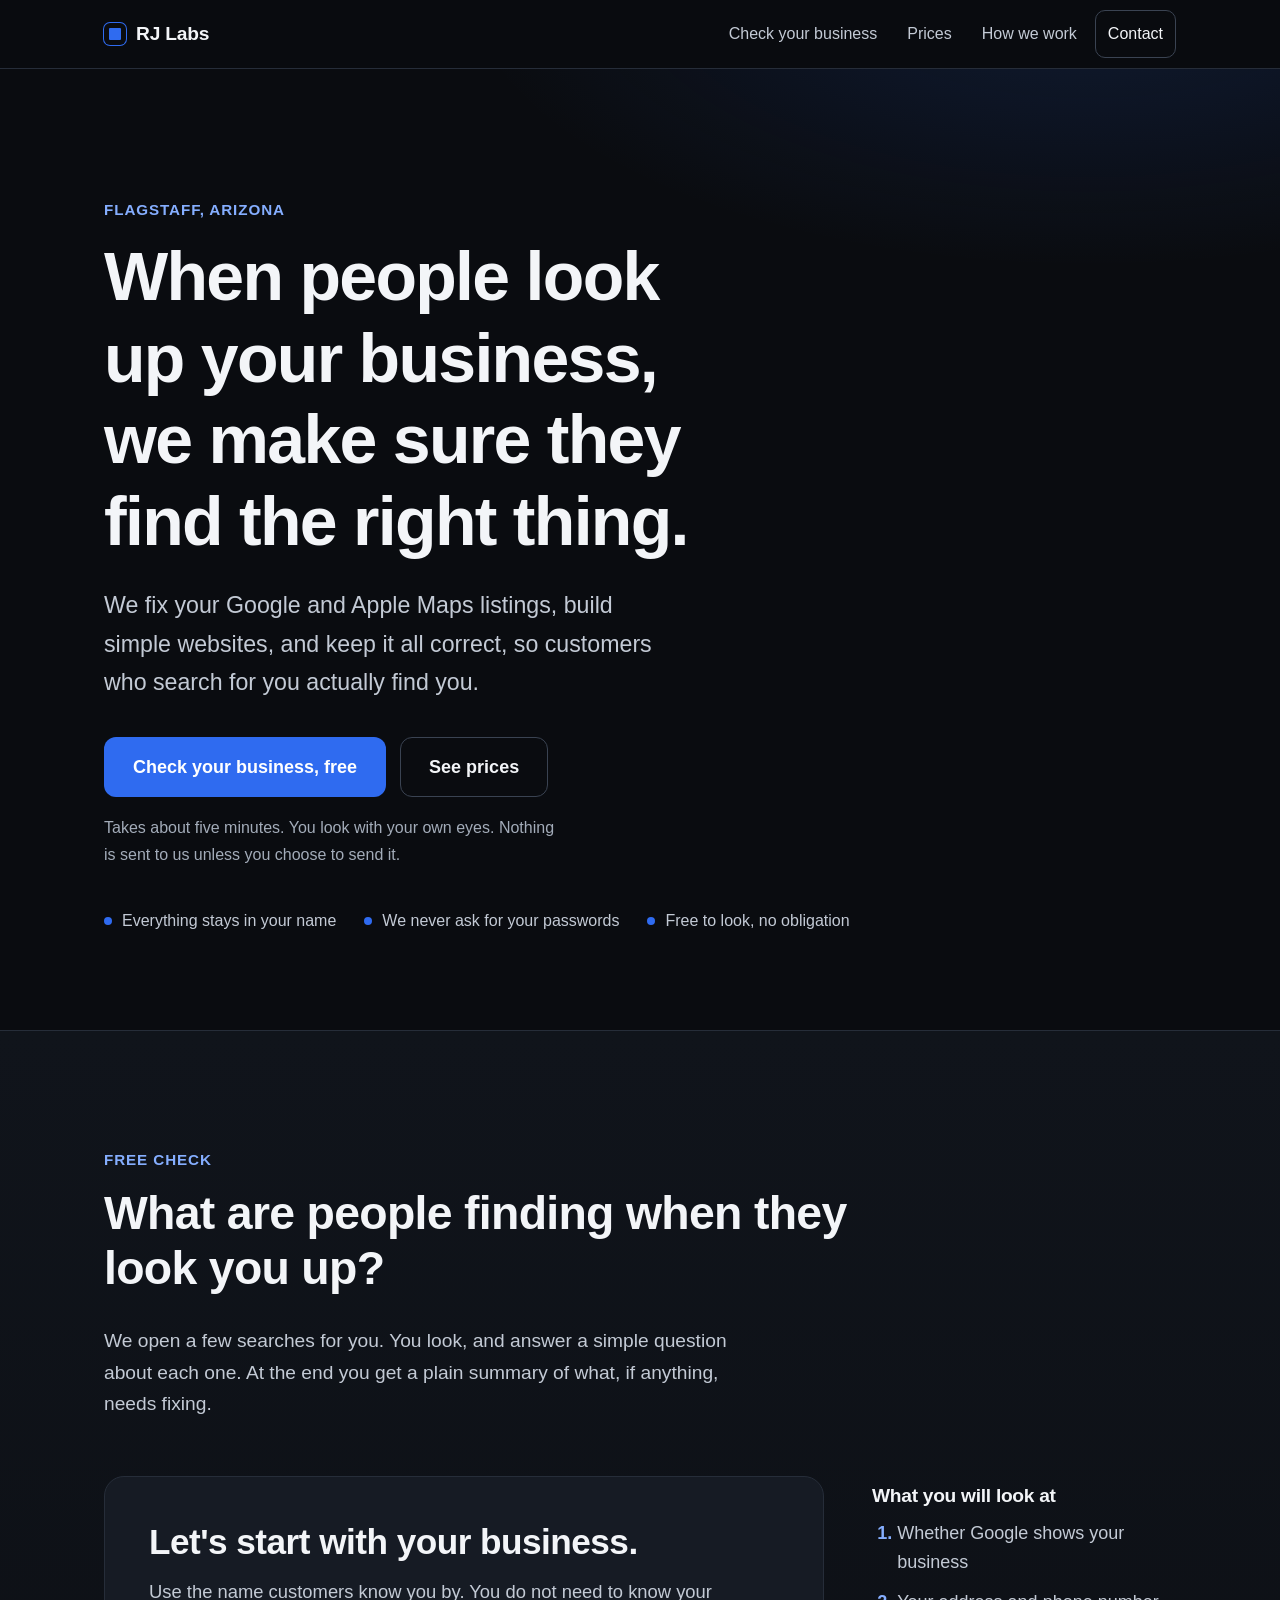
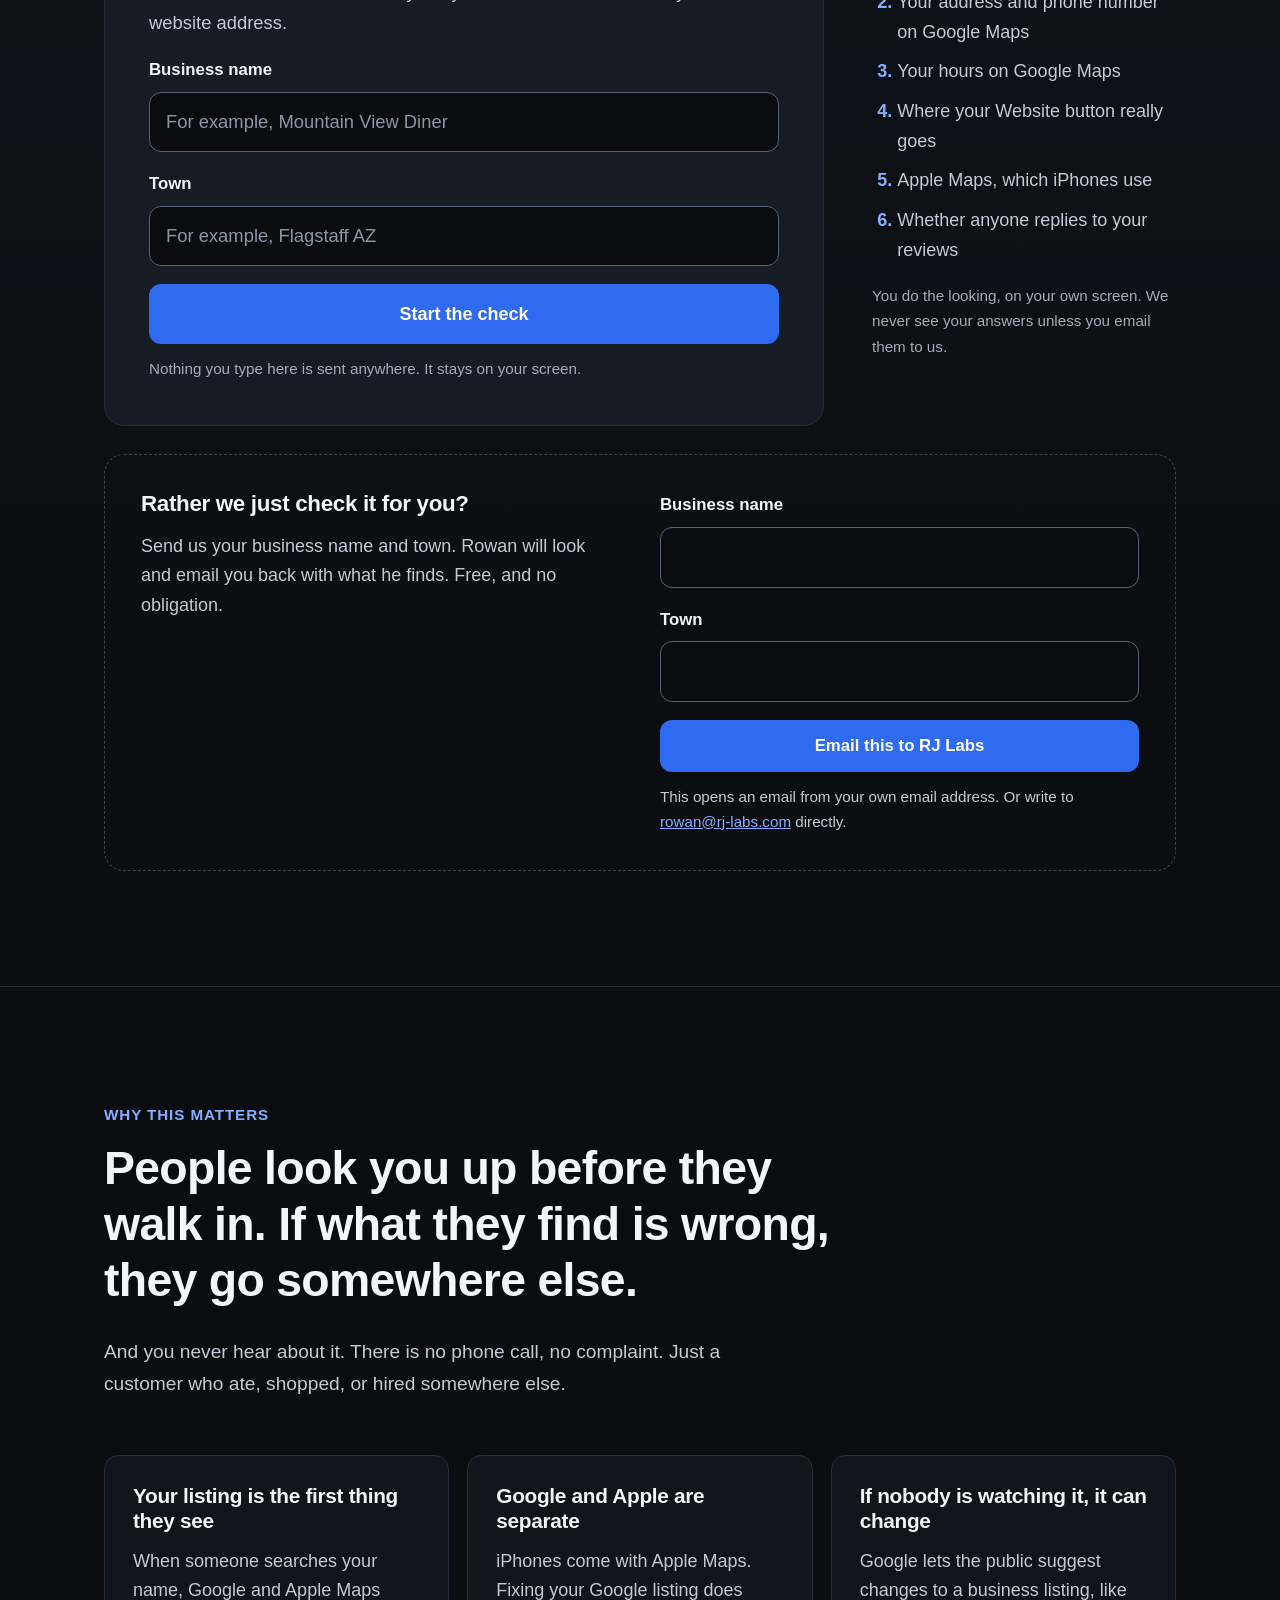
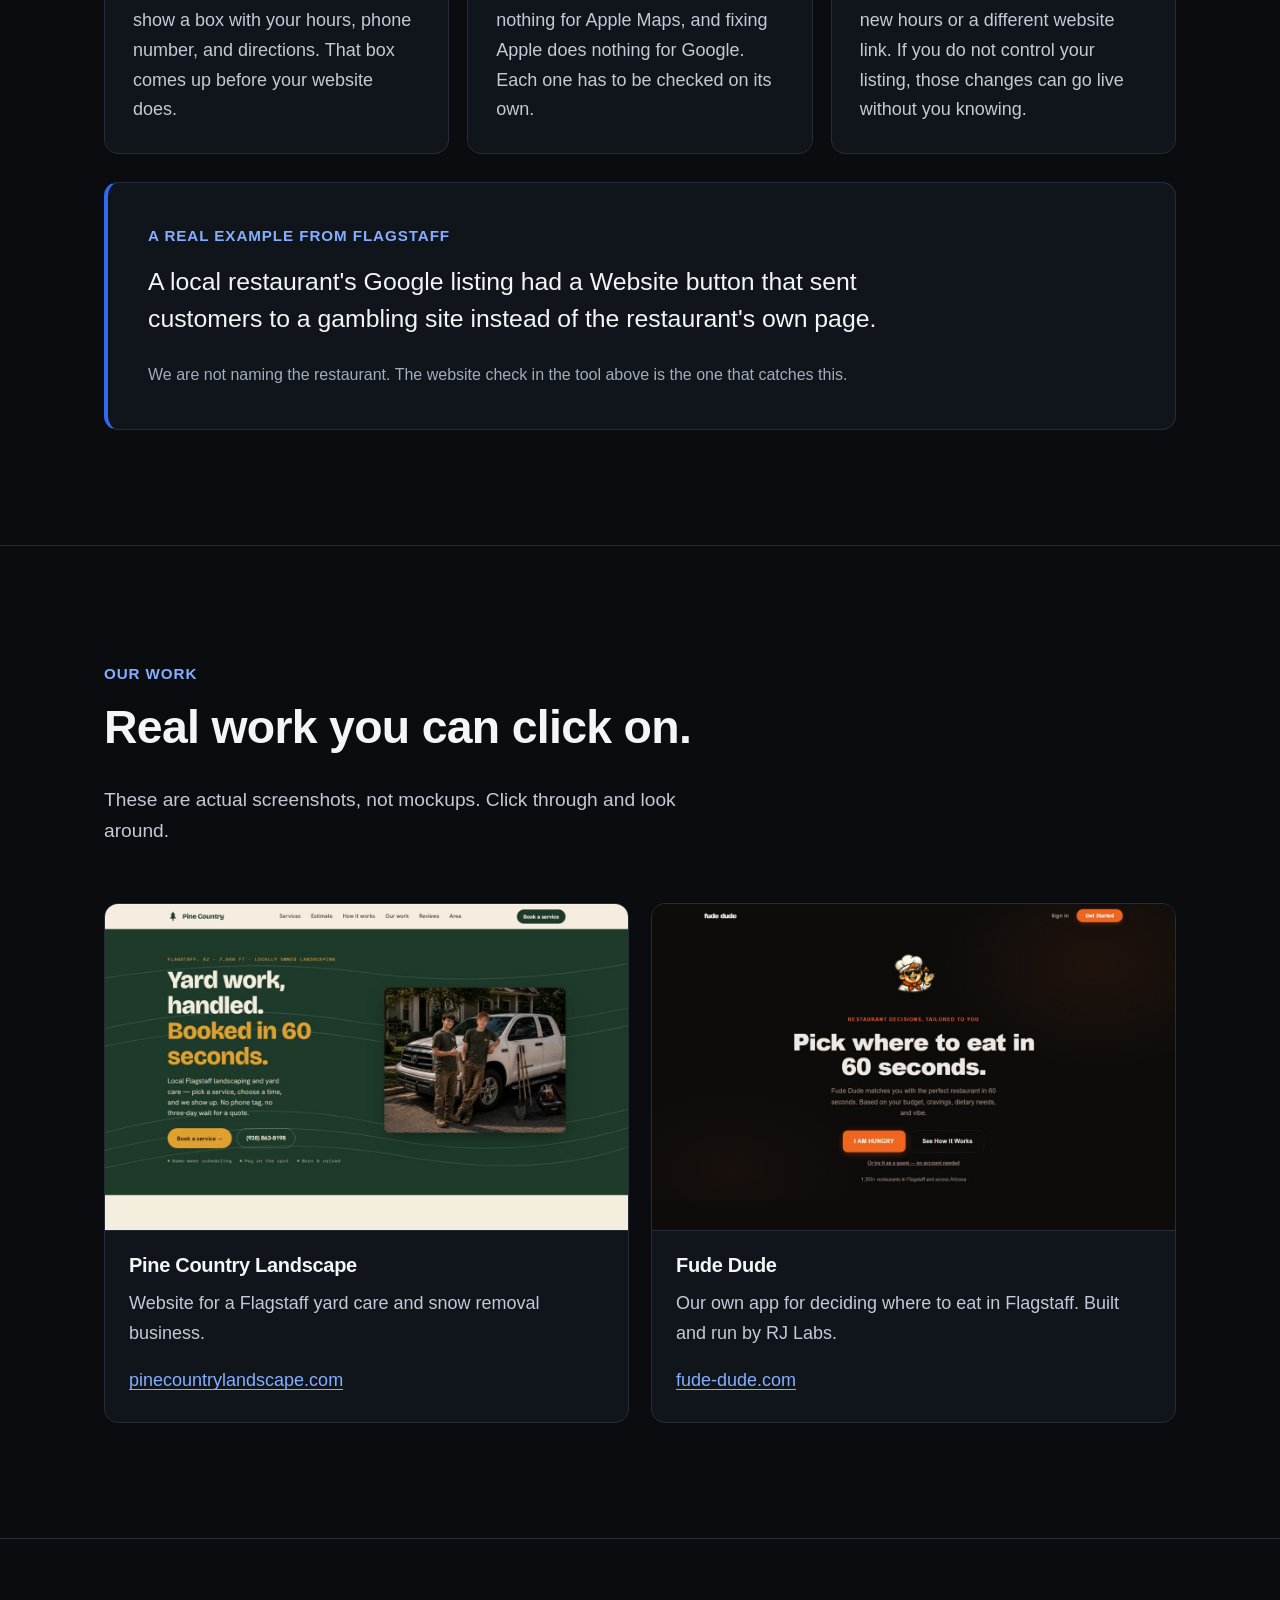
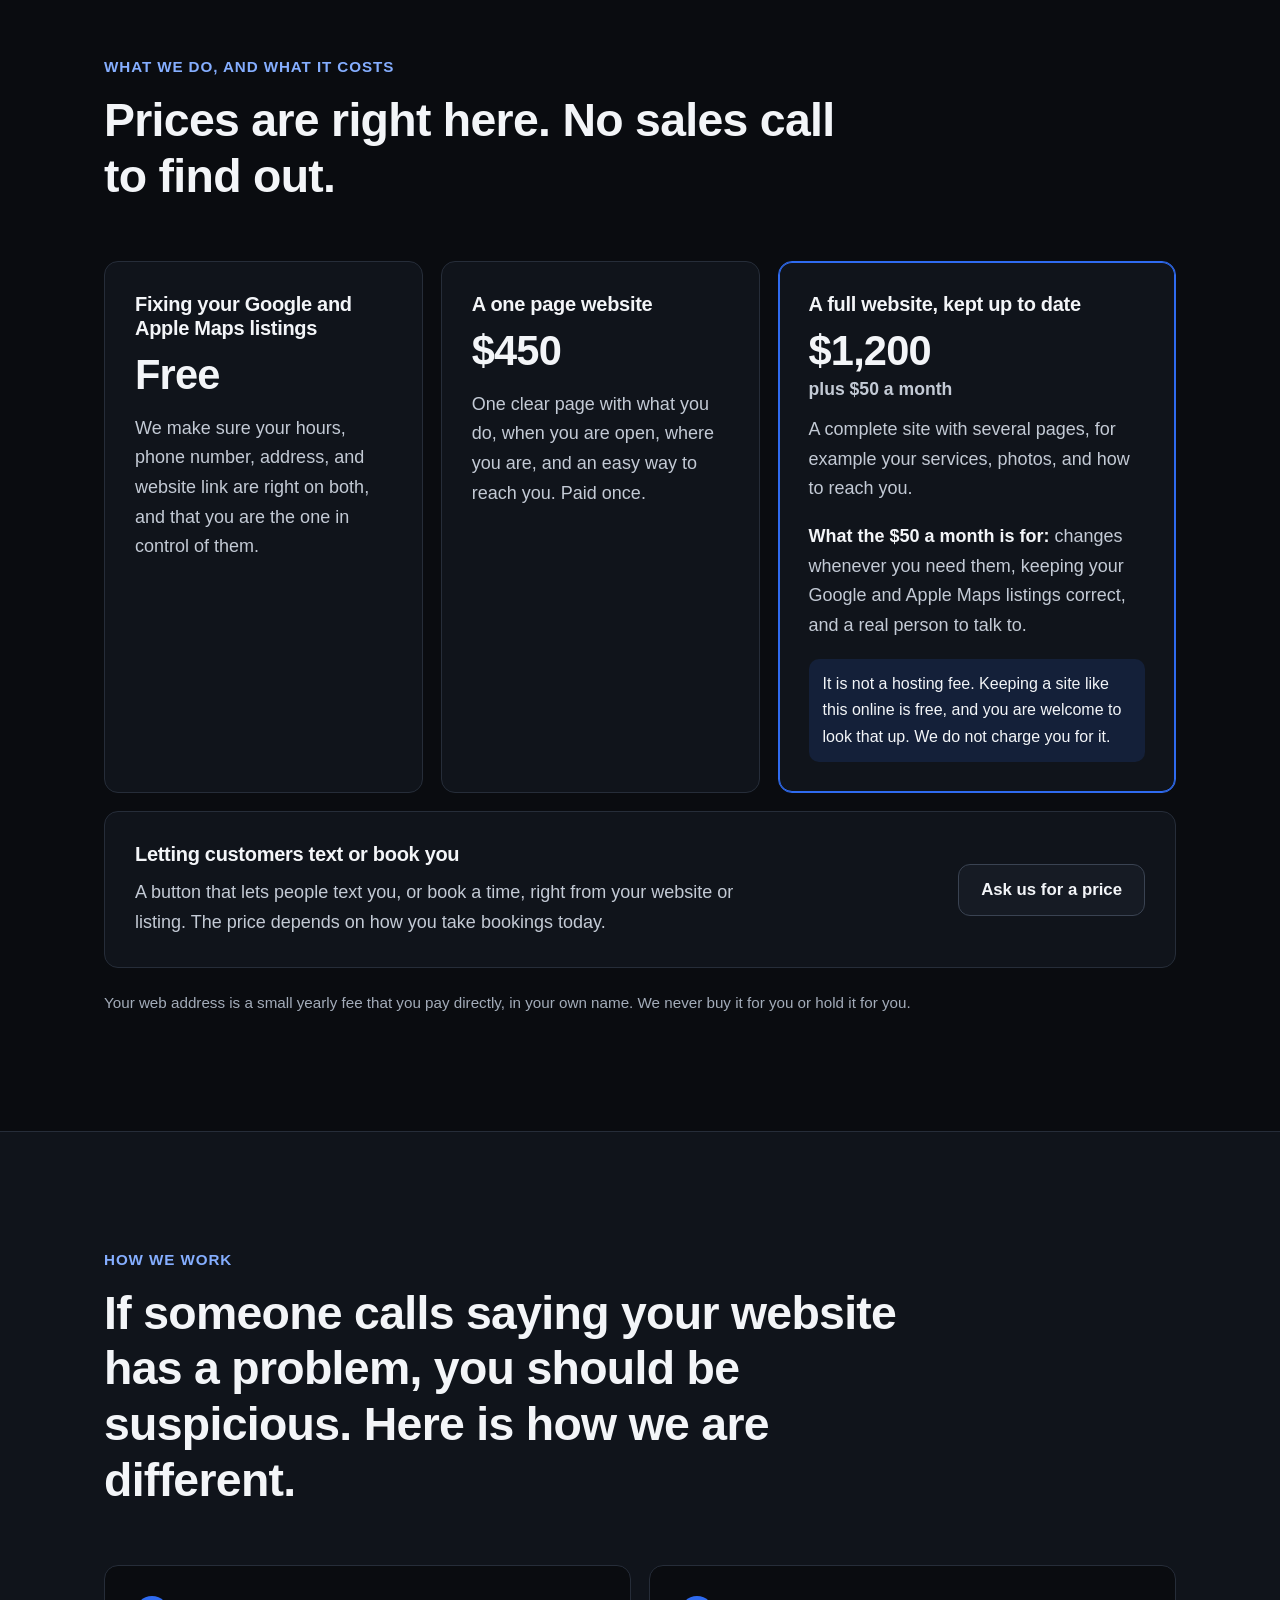
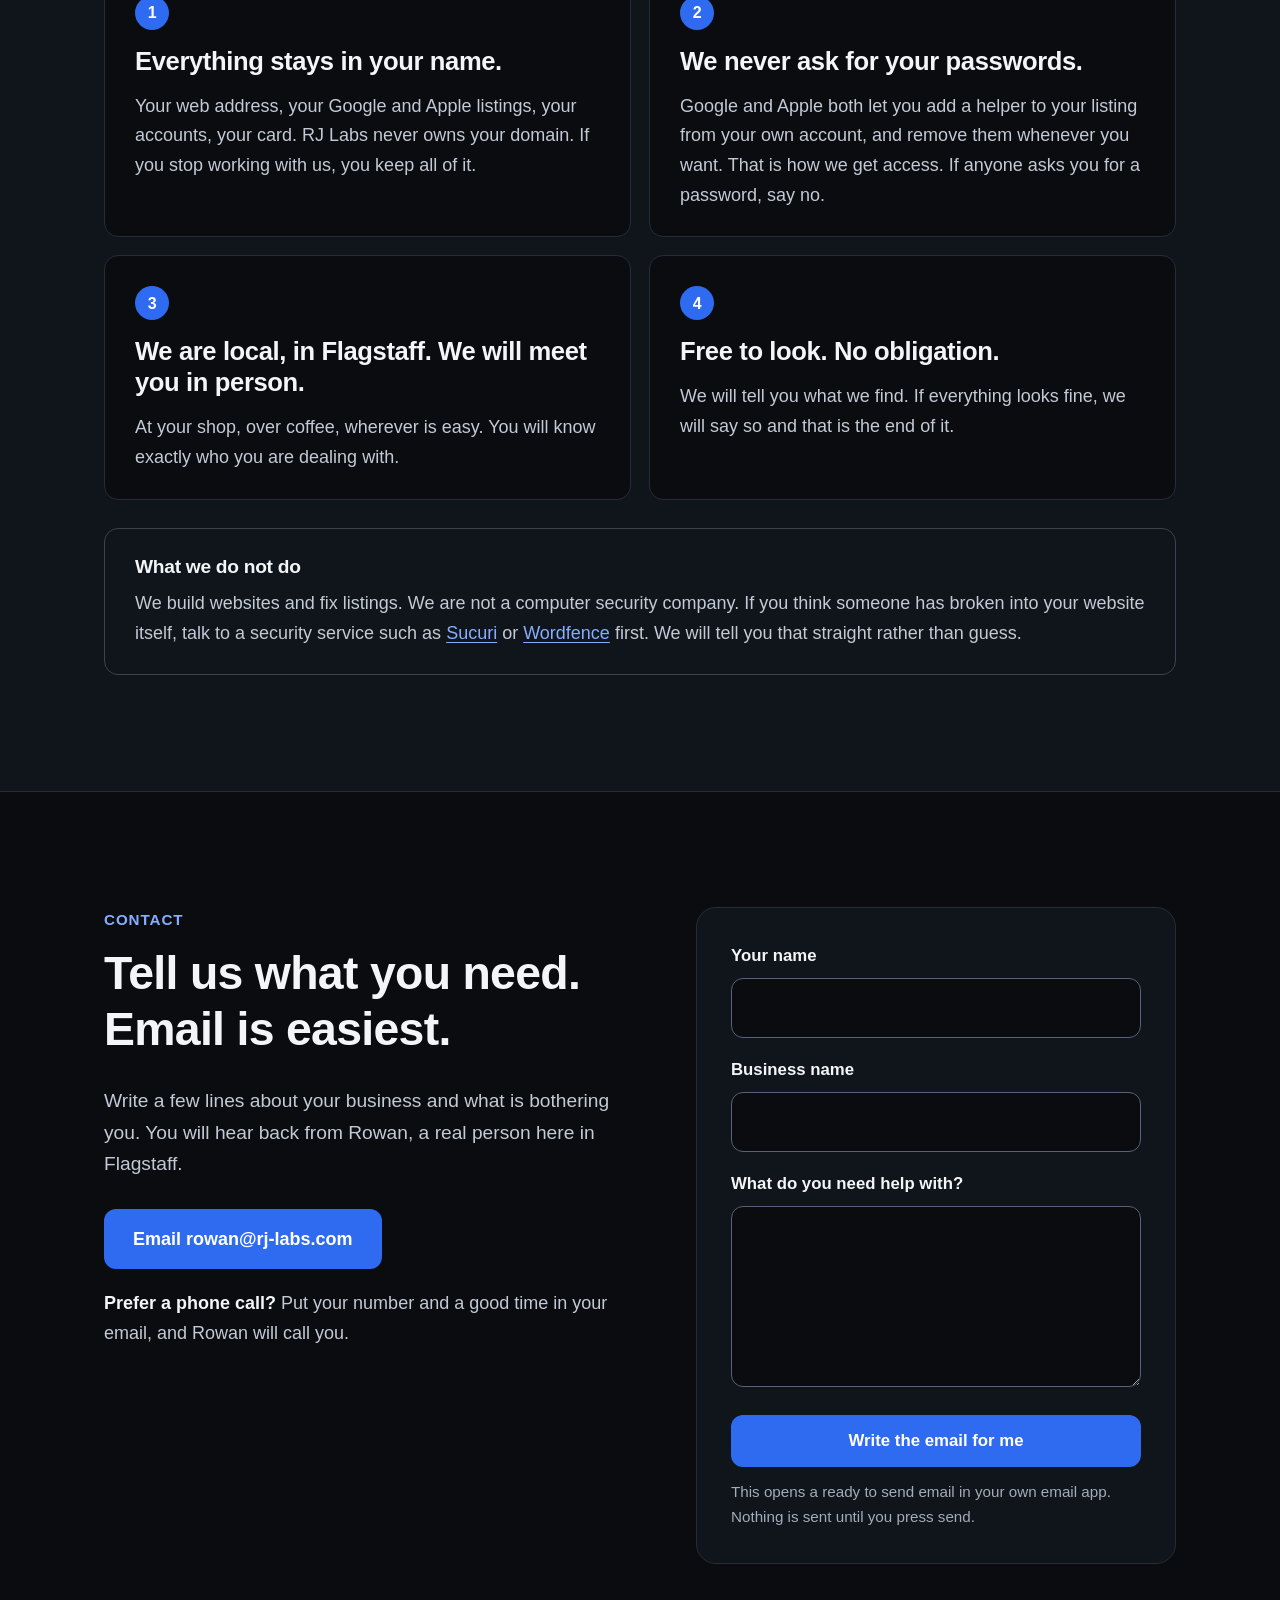
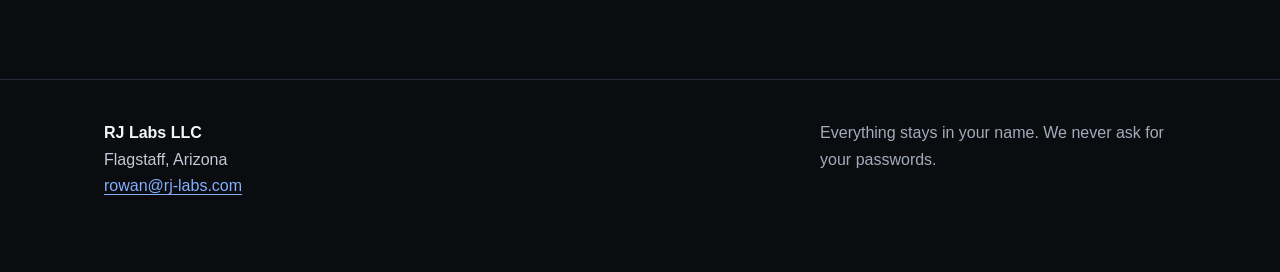
==== index.html @ f682ff6a "RJ Labs site: hero, presence check, portfolio, prices, trust, contact" ====
<!doctype html>
<html lang="en">
<head>
  <meta charset="utf-8">
  <meta name="viewport" content="width=device-width, initial-scale=1">
  <title>RJ Labs | Get your business found correctly on Google and Apple Maps | Flagstaff, AZ</title>
  <meta name="description" content="RJ Labs fixes your Google and Apple Maps listings, builds simple websites, and keeps them correct. Based in Flagstaff, Arizona. Free to look. Prices on the page.">
  <meta name="color-scheme" content="dark">
  <meta name="theme-color" content="#0A0C10">
  <meta property="og:title" content="RJ Labs, Flagstaff">
  <meta property="og:description" content="Check what the internet is telling your customers about your business. Free, takes about five minutes.">
  <meta property="og:type" content="website">
  <meta property="og:url" content="https://rj-labs.com/">
  <link rel="icon" href="assets/favicon.svg" type="image/svg+xml">
  <link rel="stylesheet" href="styles.css">
  <script>document.documentElement.className += " js";</script>
</head>
<body>
  <a class="skip" href="#main">Skip to main content</a>

  <header class="site-header">
    <div class="wrap header-row">
      <a class="brand" href="#top" aria-label="RJ Labs, back to top">
        <span class="brand-mark" aria-hidden="true"></span>
        <span class="brand-name">RJ Labs</span>
      </a>
      <nav aria-label="Main">
        <ul class="nav">
          <li class="nav-hide-sm"><a href="#check">Check your business</a></li>
          <li class="nav-hide-sm"><a href="#prices">Prices</a></li>
          <li class="nav-hide-sm"><a href="#how-we-work">How we work</a></li>
          <li><a class="nav-cta" href="#contact">Contact</a></li>
        </ul>
      </nav>
    </div>
  </header>

  <main id="main">
    <!-- 1. Hero -->
    <section class="hero" id="top">
      <div class="wrap">
        <p class="eyebrow">Flagstaff, Arizona</p>
        <h1>When people look up your business, we make sure they find the right thing.</h1>
        <p class="lede">We fix your Google and Apple Maps listings, build simple websites, and keep it all correct, so customers who search for you actually find you.</p>
        <div class="hero-actions">
          <a class="btn btn-primary btn-lg" href="#check">Check your business, free</a>
          <a class="btn btn-quiet btn-lg" href="#prices">See prices</a>
        </div>
        <p class="hero-note">Takes about five minutes. You look with your own eyes. Nothing is sent to us unless you choose to send it.</p>
        <ul class="promise-strip" aria-label="Our promises">
          <li>Everything stays in your name</li>
          <li>We never ask for your passwords</li>
          <li>Free to look, no obligation</li>
        </ul>
      </div>
    </section>

    <!-- 2. The tool -->
    <section class="section section-tool" id="check" aria-labelledby="check-title">
      <div class="wrap">
        <div class="section-head">
          <p class="eyebrow">Free check</p>
          <h2 id="check-title">What are people finding when they look you up?</h2>
          <p class="section-sub">We open a few searches for you. You look, and answer a simple question about each one. At the end you get a plain summary of what, if anything, needs fixing.</p>
        </div>

        <div class="tool-layout">
        <div class="tool" id="tool" data-state="start">
          <noscript>
            <div class="tool-panel">
              <p class="q-lead">This check needs JavaScript turned on in your browser. You can also just email us your business name at <a href="mailto:rowan@rj-labs.com">rowan@rj-labs.com</a> and we will check it for you, free.</p>
            </div>
          </noscript>

          <!-- Start screen -->
          <form class="tool-panel" id="tool-start" hidden novalidate>
            <h3 class="q-title" tabindex="-1">Let's start with your business.</h3>
            <p class="q-lead">Use the name customers know you by. You do not need to know your website address.</p>
            <div class="field">
              <label for="biz-name">Business name</label>
              <input id="biz-name" name="biz-name" type="text" autocomplete="organization" placeholder="For example, Mountain View Diner" required>
            </div>
            <div class="field">
              <label for="biz-town">Town</label>
              <input id="biz-town" name="biz-town" type="text" autocomplete="address-level2" placeholder="For example, Flagstaff AZ" required>
            </div>
            <p class="field-error" id="start-error" role="alert" hidden>Please type your business name and town so we can open the right searches.</p>
            <button class="btn btn-primary btn-lg btn-block" type="submit">Start the check</button>
            <p class="fine">Nothing you type here is sent anywhere. It stays on your screen.</p>
          </form>

          <!-- Question screen -->
          <div class="tool-panel" id="tool-question" hidden>
            <div class="progress" aria-hidden="true"><span class="progress-bar" id="progress-bar"></span></div>
            <p class="step-label" id="step-label">Step 1 of 6</p>
            <h3 class="q-title" id="q-title" tabindex="-1"></h3>
            <p class="q-lead" id="q-lead"></p>
            <p class="q-open" id="q-open-wrap">
              <a class="btn btn-secondary btn-block" id="q-open" href="#" target="_blank" rel="noopener noreferrer"></a>
            </p>
            <p class="q-tip" id="q-tip"></p>
            <p class="q-ask" id="q-ask"></p>
            <div class="answers" id="answers" role="group" aria-labelledby="q-ask"></div>
            <button class="btn-back" id="btn-back" type="button">Back</button>
          </div>

          <!-- Result screen -->
          <div class="tool-panel" id="tool-result" hidden aria-live="polite">
            <h3 class="q-title result-title" id="result-title" tabindex="-1"></h3>
            <p class="q-lead" id="result-lead"></p>
            <ul class="findings" id="findings"></ul>
            <div id="unsure-wrap" hidden>
              <h4 class="findings-head">Worth a second look</h4>
              <ul class="findings findings-unsure" id="unsure"></ul>
            </div>
            <div class="result-cta" id="result-cta" hidden>
              <p class="result-cta-title">Want us to fix these for you? Free to look.</p>
              <p class="fine">This opens an email to Rowan with what you just found already written in. You can read it before you send it.</p>
              <a class="btn btn-primary btn-lg btn-block" id="result-mail" href="mailto:rowan@rj-labs.com">Email us what you found</a>
              <button class="btn btn-quiet btn-block" id="result-copy" type="button">Copy the message instead</button>
              <p class="fine" id="copy-status" role="status"></p>
            </div>
            <div class="result-clean" id="result-clean" hidden>
              <p>You do not need anything from us. If something changes, like new hours or a new phone number, you can run this check again any time.</p>
            </div>
            <div class="result-actions">
              <button class="btn-back" id="btn-restart" type="button">Start over</button>
              <button class="btn-back" id="btn-result-back" type="button">Change my last answer</button>
            </div>
          </div>
        </div>

        <aside class="tool-aside" aria-label="What the check covers">
          <h3>What you will look at</h3>
          <ol class="aside-list">
            <li>Whether Google shows your business</li>
            <li>Your address and phone number on Google Maps</li>
            <li>Your hours on Google Maps</li>
            <li>Where your Website button really goes</li>
            <li>Apple Maps, which iPhones use</li>
            <li>Whether anyone replies to your reviews</li>
          </ol>
          <p class="fine">You do the looking, on your own screen. We never see your answers unless you email them to us.</p>
        </aside>
        </div>

        <!-- Optional lead path -->
        <div class="lead-alt">
          <div>
            <h3>Rather we just check it for you?</h3>
            <p>Send us your business name and town. Rowan will look and email you back with what he finds. Free, and no obligation.</p>
          </div>
          <form class="lead-form" id="lead-form" novalidate>
            <div class="field">
              <label for="lead-name">Business name</label>
              <input id="lead-name" type="text" autocomplete="organization" required>
            </div>
            <div class="field">
              <label for="lead-town">Town</label>
              <input id="lead-town" type="text" autocomplete="address-level2" required>
            </div>
            <p class="field-error" id="lead-error" role="alert" hidden>Please add your business name and town.</p>
            <button class="btn btn-primary btn-block" type="submit">Email this to RJ Labs</button>
            <p class="fine">This opens an email from your own email address. Or write to <a href="mailto:rowan@rj-labs.com">rowan@rj-labs.com</a> directly.</p>
          </form>
        </div>
      </div>
    </section>

    <!-- 3. Why this matters -->
    <section class="section" id="why" aria-labelledby="why-title">
      <div class="wrap">
        <div class="section-head">
          <p class="eyebrow">Why this matters</p>
          <h2 id="why-title">People look you up before they walk in. If what they find is wrong, they go somewhere else.</h2>
          <p class="section-sub">And you never hear about it. There is no phone call, no complaint. Just a customer who ate, shopped, or hired somewhere else.</p>
        </div>
        <div class="cards cards-3">
          <article class="card reveal">
            <h3>Your listing is the first thing they see</h3>
            <p>When someone searches your name, Google and Apple Maps show a box with your hours, phone number, and directions. That box comes up before your website does.</p>
          </article>
          <article class="card reveal">
            <h3>Google and Apple are separate</h3>
            <p>iPhones come with Apple Maps. Fixing your Google listing does nothing for Apple Maps, and fixing Apple does nothing for Google. Each one has to be checked on its own.</p>
          </article>
          <article class="card reveal">
            <h3>If nobody is watching it, it can change</h3>
            <p>Google lets the public suggest changes to a business listing, like new hours or a different website link. If you do not control your listing, those changes can go live without you knowing.</p>
          </article>
        </div>
        <figure class="example reveal">
          <p class="example-label">A real example from Flagstaff</p>
          <blockquote>
            <p>A local restaurant's Google listing had a Website button that sent customers to a gambling site instead of the restaurant's own page.</p>
          </blockquote>
          <figcaption>We are not naming the restaurant. The website check in the tool above is the one that catches this.</figcaption>
        </figure>
      </div>
    </section>

    <!-- 4. Portfolio -->
    <section class="section" id="work" aria-labelledby="work-title">
      <div class="wrap">
        <div class="section-head">
          <p class="eyebrow">Our work</p>
          <h2 id="work-title">Real work you can click on.</h2>
          <p class="section-sub">These are actual screenshots, not mockups. Click through and look around.</p>
        </div>
        <div class="work-grid">
          <article class="work reveal">
            <a class="work-shot" href="https://pinecountrylandscape.com/" target="_blank" rel="noopener">
              <img src="assets/portfolio/pine-country.jpg" width="1200" height="750" loading="lazy" alt="Screenshot of the Pine Country Landscape website home page">
            </a>
            <div class="work-body">
              <h3>Pine Country Landscape</h3>
              <p>Website for a Flagstaff yard care and snow removal business.</p>
              <a class="text-link" href="https://pinecountrylandscape.com/" target="_blank" rel="noopener">pinecountrylandscape.com<span class="sr-only"> (opens in a new tab)</span></a>
            </div>
          </article>
          <article class="work reveal">
            <a class="work-shot" href="https://fude-dude.com/" target="_blank" rel="noopener">
              <img src="assets/portfolio/fude-dude.jpg" width="1200" height="750" loading="lazy" alt="Screenshot of the Fude Dude website home page">
            </a>
            <div class="work-body">
              <h3>Fude Dude</h3>
              <p>Our own app for deciding where to eat in Flagstaff. Built and run by RJ Labs.</p>
              <a class="text-link" href="https://fude-dude.com/" target="_blank" rel="noopener">fude-dude.com<span class="sr-only"> (opens in a new tab)</span></a>
            </div>
          </article>
        </div>
      </div>
    </section>

    <!-- 5. Services and prices -->
    <section class="section" id="prices" aria-labelledby="prices-title">
      <div class="wrap">
        <div class="section-head">
          <p class="eyebrow">What we do, and what it costs</p>
          <h2 id="prices-title">Prices are right here. No sales call to find out.</h2>
        </div>
        <div class="price-grid">
          <article class="price reveal">
            <h3>Fixing your Google and Apple Maps listings</h3>
            <p class="amount">Free</p>
            <p>We make sure your hours, phone number, address, and website link are right on both, and that you are the one in control of them.</p>
          </article>
          <article class="price reveal">
            <h3>A one page website</h3>
            <p class="amount">$450</p>
            <p>One clear page with what you do, when you are open, where you are, and an easy way to reach you. Paid once.</p>
          </article>
          <article class="price price-feature reveal">
            <h3>A full website, kept up to date</h3>
            <p class="amount">$1,200 <span class="amount-plus">plus $50 a month</span></p>
            <p>A complete site with several pages, for example your services, photos, and how to reach you.</p>
            <p><strong>What the $50 a month is for:</strong> changes whenever you need them, keeping your Google and Apple Maps listings correct, and a real person to talk to.</p>
            <p class="note">It is not a hosting fee. Keeping a site like this online is free, and you are welcome to look that up. We do not charge you for it.</p>
          </article>
        </div>
        <article class="price price-wide reveal">
          <div>
            <h3>Letting customers text or book you</h3>
            <p>A button that lets people text you, or book a time, right from your website or listing. The price depends on how you take bookings today.</p>
          </div>
          <a class="btn btn-secondary" href="#contact">Ask us for a price</a>
        </article>
        <p class="fine price-fine">Your web address is a small yearly fee that you pay directly, in your own name. We never buy it for you or hold it for you.</p>
      </div>
    </section>

    <!-- 6. Trust -->
    <section class="section section-trust" id="how-we-work" aria-labelledby="trust-title">
      <div class="wrap">
        <div class="section-head">
          <p class="eyebrow">How we work</p>
          <h2 id="trust-title">If someone calls saying your website has a problem, you should be suspicious. Here is how we are different.</h2>
        </div>
        <ol class="trust-list">
          <li class="trust reveal">
            <h3>Everything stays in your name.</h3>
            <p>Your web address, your Google and Apple listings, your accounts, your card. RJ Labs never owns your domain. If you stop working with us, you keep all of it.</p>
          </li>
          <li class="trust reveal">
            <h3>We never ask for your passwords.</h3>
            <p>Google and Apple both let you add a helper to your listing from your own account, and remove them whenever you want. That is how we get access. If anyone asks you for a password, say no.</p>
          </li>
          <li class="trust reveal">
            <h3>We are local, in Flagstaff. We will meet you in person.</h3>
            <p>At your shop, over coffee, wherever is easy. You will know exactly who you are dealing with.</p>
          </li>
          <li class="trust reveal">
            <h3>Free to look. No obligation.</h3>
            <p>We will tell you what we find. If everything looks fine, we will say so and that is the end of it.</p>
          </li>
        </ol>
        <div class="honest reveal">
          <h3>What we do not do</h3>
          <p>We build websites and fix listings. We are not a computer security company. If you think someone has broken into your website itself, talk to a security service such as <a class="text-link" href="https://sucuri.net/" target="_blank" rel="noopener">Sucuri</a> or <a class="text-link" href="https://www.wordfence.com/" target="_blank" rel="noopener">Wordfence</a> first. We will tell you that straight rather than guess.</p>
        </div>
      </div>
    </section>

    <!-- 7. Contact -->
    <section class="section section-contact" id="contact" aria-labelledby="contact-title">
      <div class="wrap contact-grid">
        <div>
          <p class="eyebrow">Contact</p>
          <h2 id="contact-title">Tell us what you need. Email is easiest.</h2>
          <p class="section-sub">Write a few lines about your business and what is bothering you. You will hear back from Rowan, a real person here in Flagstaff.</p>
          <a class="btn btn-primary btn-lg contact-mail" href="mailto:rowan@rj-labs.com?subject=Question%20for%20RJ%20Labs">Email rowan@rj-labs.com</a>
          <p class="contact-call"><strong>Prefer a phone call?</strong> Put your number and a good time in your email, and Rowan will call you.</p>
        </div>
        <form class="contact-form" id="contact-form" novalidate>
          <div class="field">
            <label for="c-name">Your name</label>
            <input id="c-name" type="text" autocomplete="name" required>
          </div>
          <div class="field">
            <label for="c-biz">Business name</label>
            <input id="c-biz" type="text" autocomplete="organization">
          </div>
          <div class="field">
            <label for="c-msg">What do you need help with?</label>
            <textarea id="c-msg" rows="5" required></textarea>
          </div>
          <p class="field-error" id="contact-error" role="alert" hidden>Please add your name and a few words about what you need.</p>
          <button class="btn btn-primary btn-block" type="submit">Write the email for me</button>
          <p class="fine">This opens a ready to send email in your own email app. Nothing is sent until you press send.</p>
        </form>
      </div>
    </section>
  </main>

  <footer class="site-footer">
    <div class="wrap footer-row">
      <p><strong>RJ Labs LLC</strong><br>Flagstaff, Arizona<br><a class="text-link" href="mailto:rowan@rj-labs.com">rowan@rj-labs.com</a></p>
      <p class="footer-promise">Everything stays in your name. We never ask for your passwords.</p>
    </div>
  </footer>

  <script src="app.js" defer></script>
</body>
</html>
---- styles.css ----
/* RJ Labs. Dark, calm, high contrast. All text checked for WCAG AA. */
:root {
  color-scheme: dark;
  --bg: #0A0C10;
  --surface: #10141B;
  --surface-2: #161B24;
  --line: #262D39;
  --line-strong: #3A4352;
  --text: #F3F5F8;
  --text-2: #C3CAD5;
  --muted: #A3ACB9;
  --blue: #2F6BF0;        /* the one accent: buttons, marks */
  --blue-hover: #2459D0;
  --blue-text: #85AEFF;   /* same hue, lightened for text on dark */
  --blue-soft: rgba(47, 107, 240, 0.14);
  --good: #7FD4A8;
  --warn: #F2C46B;
  --radius: 14px;
  --radius-lg: 20px;
  --wrap: 1120px;
  --font: -apple-system, BlinkMacSystemFont, "Segoe UI", Roboto, "Helvetica Neue", Arial, sans-serif;
}

*, *::before, *::after { box-sizing: border-box; }
html { scroll-behavior: smooth; -webkit-text-size-adjust: 100%; }
@media (prefers-reduced-motion: reduce) { html { scroll-behavior: auto; } }
body {
  margin: 0;
  background: var(--bg);
  color: var(--text);
  font-family: var(--font);
  font-size: 1.125rem;
  line-height: 1.65;
  -webkit-font-smoothing: antialiased;
}
img { max-width: 100%; height: auto; display: block; }
a { color: var(--blue-text); }
a:hover { color: #A9C6FF; }
:focus-visible { outline: 3px solid var(--blue-text); outline-offset: 3px; border-radius: 6px; }
h1, h2, h3, h4 { line-height: 1.2; margin: 0 0 0.6em; font-weight: 650; letter-spacing: -0.015em; }
p { margin: 0 0 1em; }
.sr-only { position: absolute; width: 1px; height: 1px; padding: 0; margin: -1px; overflow: hidden; clip: rect(0 0 0 0); white-space: nowrap; border: 0; }
.skip { position: absolute; left: 16px; top: -60px; background: var(--text); color: var(--bg); padding: 10px 16px; border-radius: 8px; z-index: 100; font-weight: 600; }
.skip:focus { top: 12px; color: var(--bg); }

.wrap { max-width: var(--wrap); margin: 0 auto; padding-inline: 24px; }
@media (max-width: 480px) { .wrap { padding-inline: 18px; } }

/* Header */
.site-header { position: sticky; top: 0; z-index: 50; background: rgba(10, 12, 16, 0.92); backdrop-filter: saturate(140%) blur(10px); -webkit-backdrop-filter: saturate(140%) blur(10px); border-bottom: 1px solid var(--line); }
.header-row { display: flex; align-items: center; justify-content: space-between; min-height: 68px; gap: 16px; }
.brand { display: inline-flex; align-items: center; gap: 10px; color: var(--text); text-decoration: none; font-weight: 700; font-size: 1.2rem; letter-spacing: -0.01em; }
.brand:hover { color: var(--text); }
.brand-mark { width: 22px; height: 22px; border-radius: 6px; background: var(--blue); box-shadow: inset 0 0 0 5px #0A0C10, 0 0 0 1px var(--blue); }
.nav { list-style: none; display: flex; gap: 6px; margin: 0; padding: 0; align-items: center; }
.nav a { display: inline-block; color: var(--text-2); text-decoration: none; padding: 10px 12px; border-radius: 10px; font-size: 1rem; }
.nav a:hover { color: var(--text); background: var(--surface-2); }
.nav .nav-cta { color: var(--text); border: 1px solid var(--line-strong); }
@media (max-width: 820px) { .nav-hide-sm { display: none; } }

/* Type helpers */
.eyebrow { color: var(--blue-text); font-size: 0.95rem; font-weight: 600; letter-spacing: 0.06em; text-transform: uppercase; margin-bottom: 14px; }
.lede { font-size: clamp(1.2rem, 1.2vw + 1rem, 1.45rem); color: var(--text-2); max-width: 44ch; }
.fine { font-size: 0.95rem; color: var(--muted); margin: 12px 0 0; }
.text-link { color: var(--blue-text); text-underline-offset: 3px; }

/* Buttons */
.btn { display: inline-flex; align-items: center; justify-content: center; gap: 8px; min-height: 52px; padding: 12px 22px; border-radius: 12px; font: inherit; font-size: 1.05rem; font-weight: 600; text-decoration: none; cursor: pointer; border: 1px solid transparent; transition: background-color .15s ease, border-color .15s ease; text-align: center; line-height: 1.3; }
.btn-lg { min-height: 60px; padding: 14px 28px; font-size: 1.125rem; }
.btn-block { display: flex; width: 100%; }
.btn-primary { background: var(--blue); color: #FFFFFF; }
.btn-primary:hover { background: var(--blue-hover); color: #FFFFFF; }
.btn-secondary { background: var(--surface-2); color: var(--text); border-color: var(--line-strong); }
.btn-secondary:hover { background: #1D2330; color: var(--text); border-color: #56627A; }
.btn-quiet { background: transparent; color: var(--text); border-color: var(--line-strong); }
.btn-quiet:hover { background: var(--surface-2); color: var(--text); }
.btn-back { background: none; border: 0; color: var(--text-2); font: inherit; font-size: 1rem; padding: 12px 4px; cursor: pointer; text-decoration: underline; text-underline-offset: 4px; min-height: 48px; }
.btn-back:hover { color: var(--text); }

/* Hero */
.hero { padding: clamp(64px, 10vw, 128px) 0 clamp(56px, 8vw, 96px); background: radial-gradient(900px 420px at 85% -10%, rgba(47, 107, 240, 0.16), transparent 70%), var(--bg); }
.hero h1 { font-size: clamp(2.3rem, 4.6vw + 0.6rem, 4.25rem); max-width: 17ch; margin-bottom: 24px; font-weight: 680; letter-spacing: -0.025em; }
.hero-actions { display: flex; flex-wrap: wrap; gap: 14px; margin: 36px 0 18px; }
.hero-note { color: var(--muted); font-size: 1rem; max-width: 52ch; }
.promise-strip { list-style: none; padding: 0; margin: 40px 0 0; display: flex; flex-wrap: wrap; gap: 10px 28px; color: var(--text-2); font-size: 1rem; }
.promise-strip li { display: flex; align-items: center; gap: 10px; }
.promise-strip li::before { content: ""; width: 8px; height: 8px; border-radius: 50%; background: var(--blue); flex: none; }
@media (max-width: 480px) { .hero-actions .btn { width: 100%; } .promise-strip { flex-direction: column; } }

/* Sections */
.section { padding: clamp(72px, 9vw, 120px) 0; border-top: 1px solid var(--line); }
.section-head { max-width: 760px; margin-bottom: clamp(36px, 5vw, 56px); }
.section h2 { font-size: clamp(1.9rem, 2.4vw + 1rem, 2.9rem); }
.section-sub { color: var(--text-2); font-size: 1.2rem; max-width: 60ch; }

/* Tool */
.section-tool { background: linear-gradient(180deg, var(--surface) 0%, var(--bg) 100%); }
.tool { max-width: 720px; }
.tool-panel { background: var(--surface-2); border: 1px solid var(--line); border-radius: var(--radius-lg); padding: clamp(24px, 4vw, 44px); }
.q-title { font-size: clamp(1.6rem, 1.6vw + 1.1rem, 2.2rem); margin-bottom: 14px; outline: none; }
.q-lead { color: var(--text-2); font-size: 1.15rem; }
.q-tip { color: var(--muted); font-size: 1rem; }
.q-tip:empty, .q-lead:empty { display: none; }
.q-open { margin: 22px 0 10px; }
.q-ask { font-size: 1.3rem; font-weight: 600; color: var(--text); margin: 28px 0 16px; line-height: 1.4; }
.step-label { color: var(--muted); font-size: 0.95rem; margin: 12px 0 18px; font-weight: 600; }
.progress { height: 6px; background: var(--line); border-radius: 99px; overflow: hidden; }
.progress-bar { display: block; height: 100%; width: 0; background: var(--blue); border-radius: 99px; transition: width .3s ease; }
.answers { display: grid; gap: 12px; }
.answer { display: flex; align-items: center; min-height: 60px; width: 100%; padding: 14px 20px; font: inherit; font-size: 1.15rem; font-weight: 600; text-align: left; color: var(--text); background: var(--bg); border: 1px solid var(--line-strong); border-radius: 12px; cursor: pointer; }
.answer:hover { border-color: var(--blue-text); background: #0E1320; }
.answer[aria-pressed="true"] { border-color: var(--blue-text); background: var(--blue-soft); }
.field { margin: 0 0 18px; }
.field label { display: block; font-weight: 600; margin-bottom: 8px; font-size: 1.05rem; }
.field input, .field textarea { width: 100%; font: inherit; font-size: 1.15rem; color: var(--text); background: var(--bg); border: 1px solid #56627A; border-radius: 12px; padding: 14px 16px; min-height: 56px; }
.field input::placeholder, .field textarea::placeholder { color: #8C96A5; }
.field input:focus, .field textarea:focus { outline: 3px solid var(--blue-text); outline-offset: 1px; border-color: var(--blue-text); }
.field-error { color: #FFB4A8; font-weight: 600; font-size: 1rem; }
.btn-back { margin-top: 18px; }
.result-title { font-size: clamp(1.8rem, 2vw + 1.1rem, 2.5rem); }
.findings { list-style: none; padding: 0; margin: 24px 0 8px; display: grid; gap: 12px; }
.findings li { background: var(--bg); border: 1px solid var(--line); border-left: 4px solid var(--warn); border-radius: 12px; padding: 16px 18px; color: var(--text); }
.findings li strong { display: block; margin-bottom: 4px; }
.findings li span { color: var(--text-2); }
.findings-unsure li { border-left-color: var(--muted); }
.findings-head { font-size: 1.15rem; margin: 26px 0 0; color: var(--text); }
.result-cta { margin-top: 30px; padding-top: 26px; border-top: 1px solid var(--line); display: grid; gap: 12px; }
.result-cta .fine { margin: 0 0 6px; }
.result-cta-title { font-size: 1.35rem; font-weight: 650; margin: 0; }
.result-clean { margin-top: 18px; color: var(--text-2); }
.result-actions { display: flex; flex-wrap: wrap; gap: 8px 24px; margin-top: 14px; }
.result-title.is-clean::before { content: ""; display: inline-block; width: 14px; height: 14px; border-radius: 50%; background: var(--good); margin-right: 12px; vertical-align: 0.12em; }

.lead-alt { max-width: 720px; margin-top: 28px; display: grid; gap: 20px; padding: clamp(24px, 4vw, 36px); border: 1px dashed var(--line-strong); border-radius: var(--radius-lg); }
.lead-alt h3 { font-size: 1.4rem; }
.lead-alt p { color: var(--text-2); }
@media (min-width: 900px) { .lead-alt { max-width: none; grid-template-columns: 1fr 1fr; gap: 40px; align-items: start; } }

.tool-layout { display: grid; gap: 28px; }
.tool-aside { display: none; }
@media (min-width: 1000px) {
  .tool-layout { grid-template-columns: minmax(0, 720px) 1fr; gap: 48px; align-items: start; }
  .tool-aside { display: block; position: sticky; top: 100px; padding: 8px 0 0; }
}
.tool-aside h3 { font-size: 1.2rem; }
.aside-list { margin: 0 0 18px; padding-left: 1.4em; color: var(--text-2); display: grid; gap: 10px; }
.aside-list li::marker { color: var(--blue-text); font-weight: 700; }

/* Cards */
.cards { display: grid; gap: 18px; }
@media (min-width: 900px) { .cards-3 { grid-template-columns: repeat(3, 1fr); } }
.card { background: var(--surface); border: 1px solid var(--line); border-radius: var(--radius); padding: 28px; }
.card h3 { font-size: 1.3rem; }
.card p { color: var(--text-2); margin: 0; }
.example { margin: 28px 0 0; background: var(--surface); border: 1px solid var(--line); border-left: 4px solid var(--blue); border-radius: var(--radius); padding: clamp(24px, 4vw, 40px); }
.example-label { color: var(--blue-text); font-weight: 600; font-size: 0.95rem; letter-spacing: 0.06em; text-transform: uppercase; }
.example blockquote { margin: 0; }
.example blockquote p { font-size: clamp(1.25rem, 1vw + 1rem, 1.55rem); line-height: 1.5; color: var(--text); max-width: 60ch; }
.example figcaption { color: var(--muted); font-size: 1rem; }

/* Portfolio */
.work-grid { display: grid; gap: 22px; }
@media (min-width: 760px) { .work-grid { grid-template-columns: repeat(2, 1fr); } }
.work { background: var(--surface); border: 1px solid var(--line); border-radius: var(--radius); overflow: hidden; display: flex; flex-direction: column; }
.work-shot { display: block; aspect-ratio: 16 / 10; overflow: hidden; background: var(--surface-2); border-bottom: 1px solid var(--line); }
.work-shot img { width: 100%; height: 100%; object-fit: cover; object-position: top; }
.work-body { padding: 22px 24px 26px; }
.work-body h3 { font-size: 1.25rem; display: flex; flex-wrap: wrap; align-items: center; gap: 10px; }
.work-body p { color: var(--text-2); }
.tag { font-size: 0.85rem; font-weight: 600; color: var(--text); background: var(--surface-2); border: 1px solid var(--line-strong); padding: 3px 10px; border-radius: 99px; letter-spacing: 0; }

/* Prices */
.price-grid { display: grid; gap: 18px; }
@media (min-width: 900px) { .price-grid { grid-template-columns: 1fr 1fr 1.25fr; align-items: stretch; } }
.price { background: var(--surface); border: 1px solid var(--line); border-radius: var(--radius); padding: 30px; }
.price h3 { font-size: 1.25rem; }
.price p { color: var(--text-2); }
.price strong { color: var(--text); }
.price .amount { font-size: 2.6rem; font-weight: 700; color: var(--text); letter-spacing: -0.02em; line-height: 1.1; margin: 6px 0 16px; }
.amount-plus { display: block; font-size: 1.1rem; font-weight: 600; color: var(--text-2); letter-spacing: 0; margin-top: 6px; }
.price-feature { border-color: var(--blue); box-shadow: 0 0 0 1px var(--blue) inset; }
.price .note { background: var(--blue-soft); border-radius: 10px; padding: 12px 14px; color: var(--text); font-size: 1rem; margin: 0; }
.price-wide { margin-top: 18px; display: flex; flex-wrap: wrap; gap: 18px 32px; align-items: center; justify-content: space-between; }
.price-wide > div { max-width: 62ch; }
.price-wide p { margin: 0; }
.price-fine { margin-top: 22px; }

/* Trust */
.section-trust { background: var(--surface); }
.section-trust .section-head { max-width: 860px; }
.trust-list { list-style: none; margin: 0; padding: 0; display: grid; gap: 18px; counter-reset: t; }
@media (min-width: 900px) { .trust-list { grid-template-columns: 1fr 1fr; } }
.trust { background: var(--bg); border: 1px solid var(--line); border-radius: var(--radius); padding: 30px 30px 26px; counter-increment: t; position: relative; }
.trust h3 { font-size: clamp(1.35rem, 0.8vw + 1.1rem, 1.6rem); }
.trust h3::before { content: counter(t); display: flex; align-items: center; justify-content: center; width: 34px; height: 34px; border-radius: 50%; background: var(--blue); color: #FFFFFF; font-size: 1rem; font-weight: 700; margin-bottom: 16px; }
.trust p { color: var(--text-2); margin: 0; }
.honest { margin-top: 28px; padding: 26px 30px; border: 1px solid var(--line-strong); border-radius: var(--radius); }
.honest h3 { font-size: 1.2rem; }
.honest p { color: var(--text-2); margin: 0; }

/* Contact */
.contact-grid { display: grid; gap: 40px; }
@media (min-width: 900px) { .contact-grid { grid-template-columns: 1.1fr 1fr; gap: 64px; align-items: start; } }
.contact-mail { margin: 10px 0 20px; word-break: break-word; }
.contact-call { color: var(--text-2); }
.contact-call strong { color: var(--text); }
.contact-form { background: var(--surface); border: 1px solid var(--line); border-radius: var(--radius-lg); padding: clamp(22px, 4vw, 34px); }
@media (max-width: 480px) { .contact-mail { width: 100%; } }

/* Footer */
.site-footer { border-top: 1px solid var(--line); padding: 40px 0 56px; color: var(--text-2); font-size: 1rem; }
.footer-row { display: flex; flex-wrap: wrap; gap: 20px 40px; justify-content: space-between; }
.site-footer strong { color: var(--text); }
.footer-promise { color: var(--muted); max-width: 40ch; }

/* Restrained motion */
.js .reveal { opacity: 0; transform: translateY(12px); transition: opacity .6s ease, transform .6s ease; }
.js .reveal.is-in { opacity: 1; transform: none; }
@media (prefers-reduced-motion: reduce) { .js .reveal { opacity: 1; transform: none; transition: none; } }

[hidden] { display: none !important; }
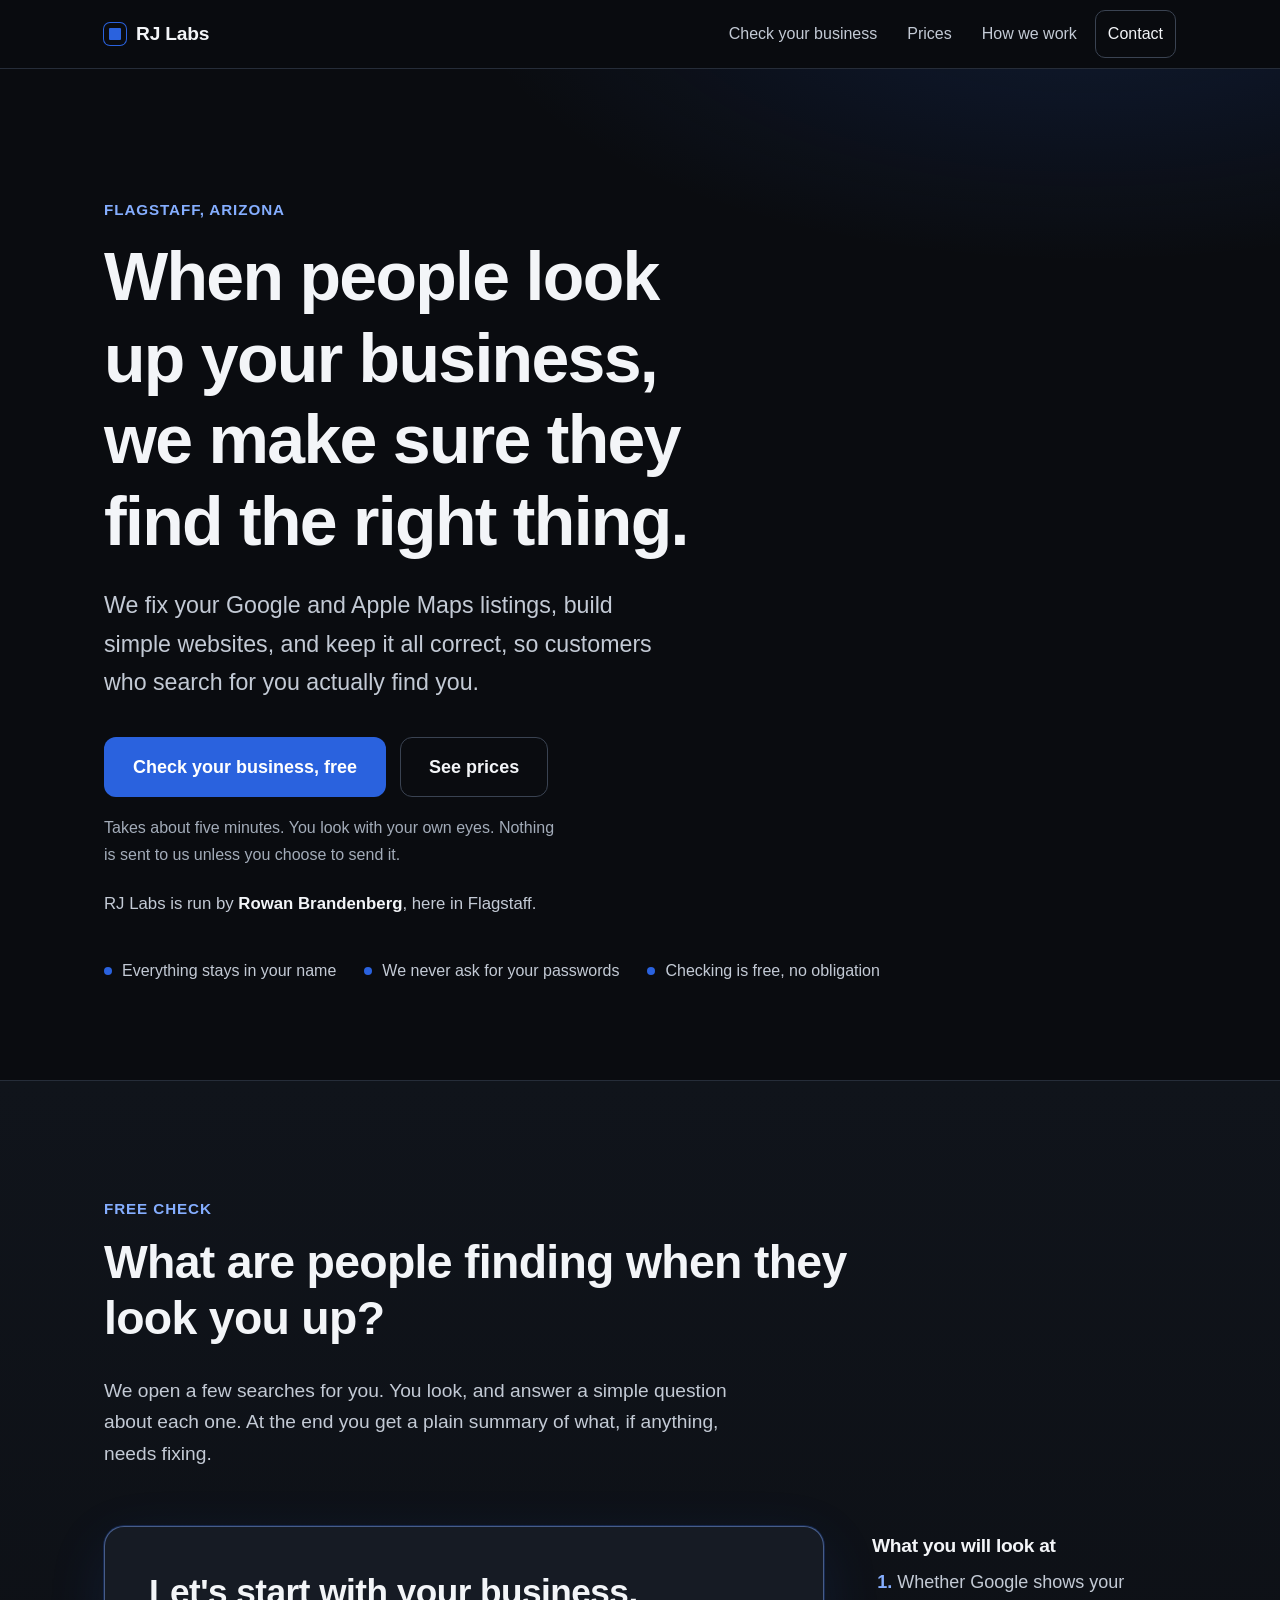
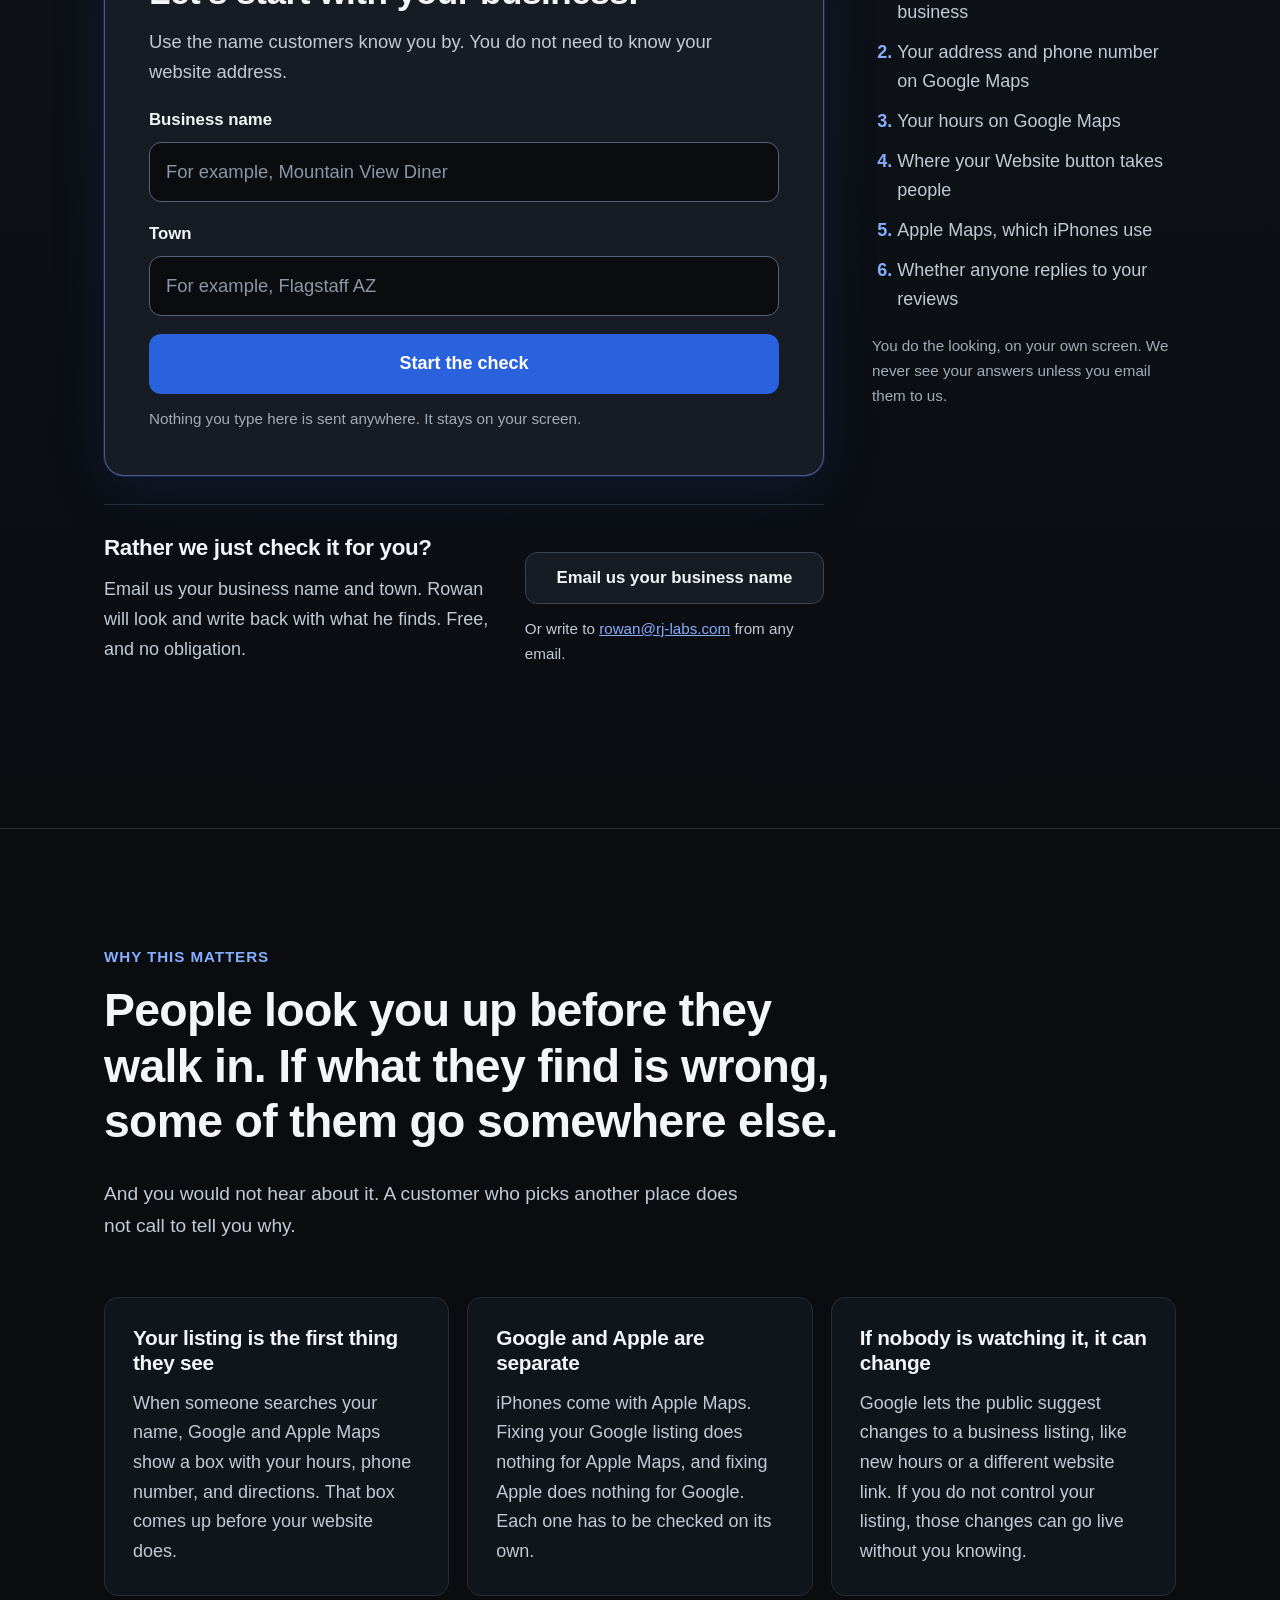
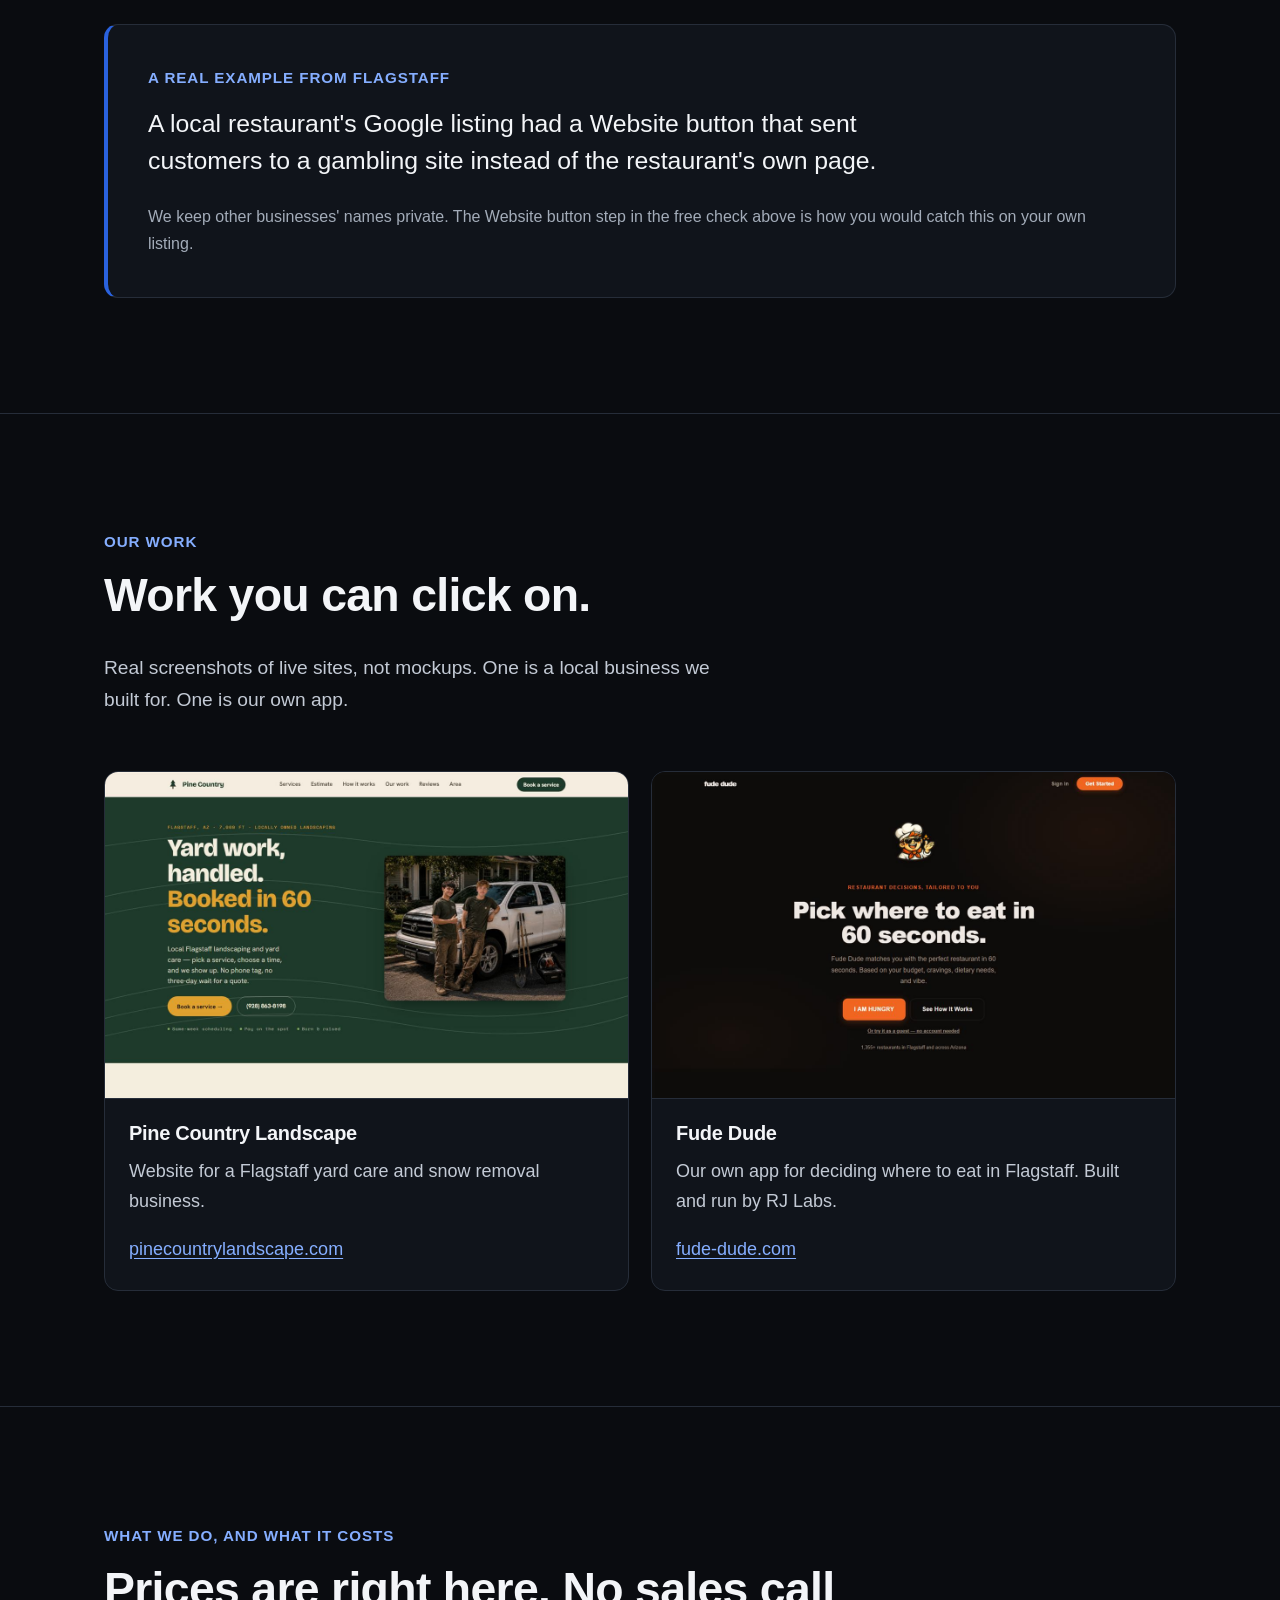
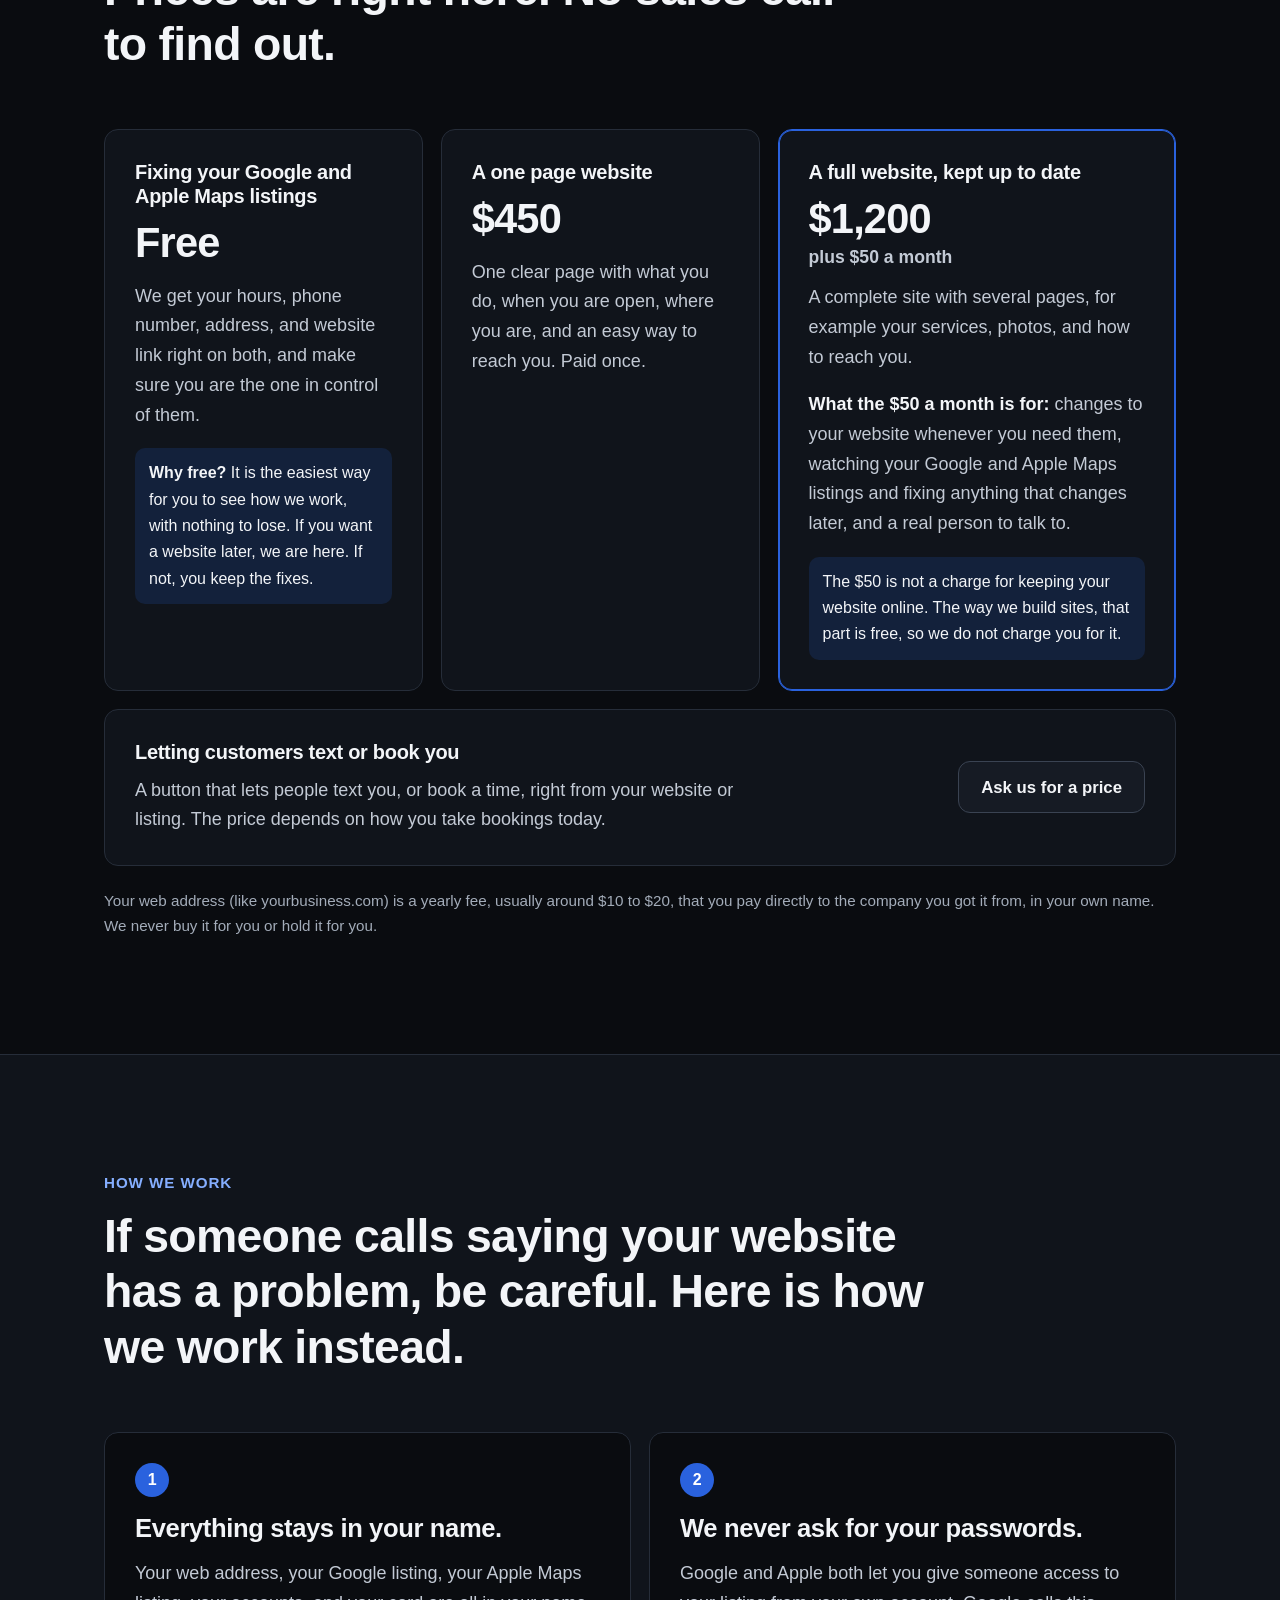
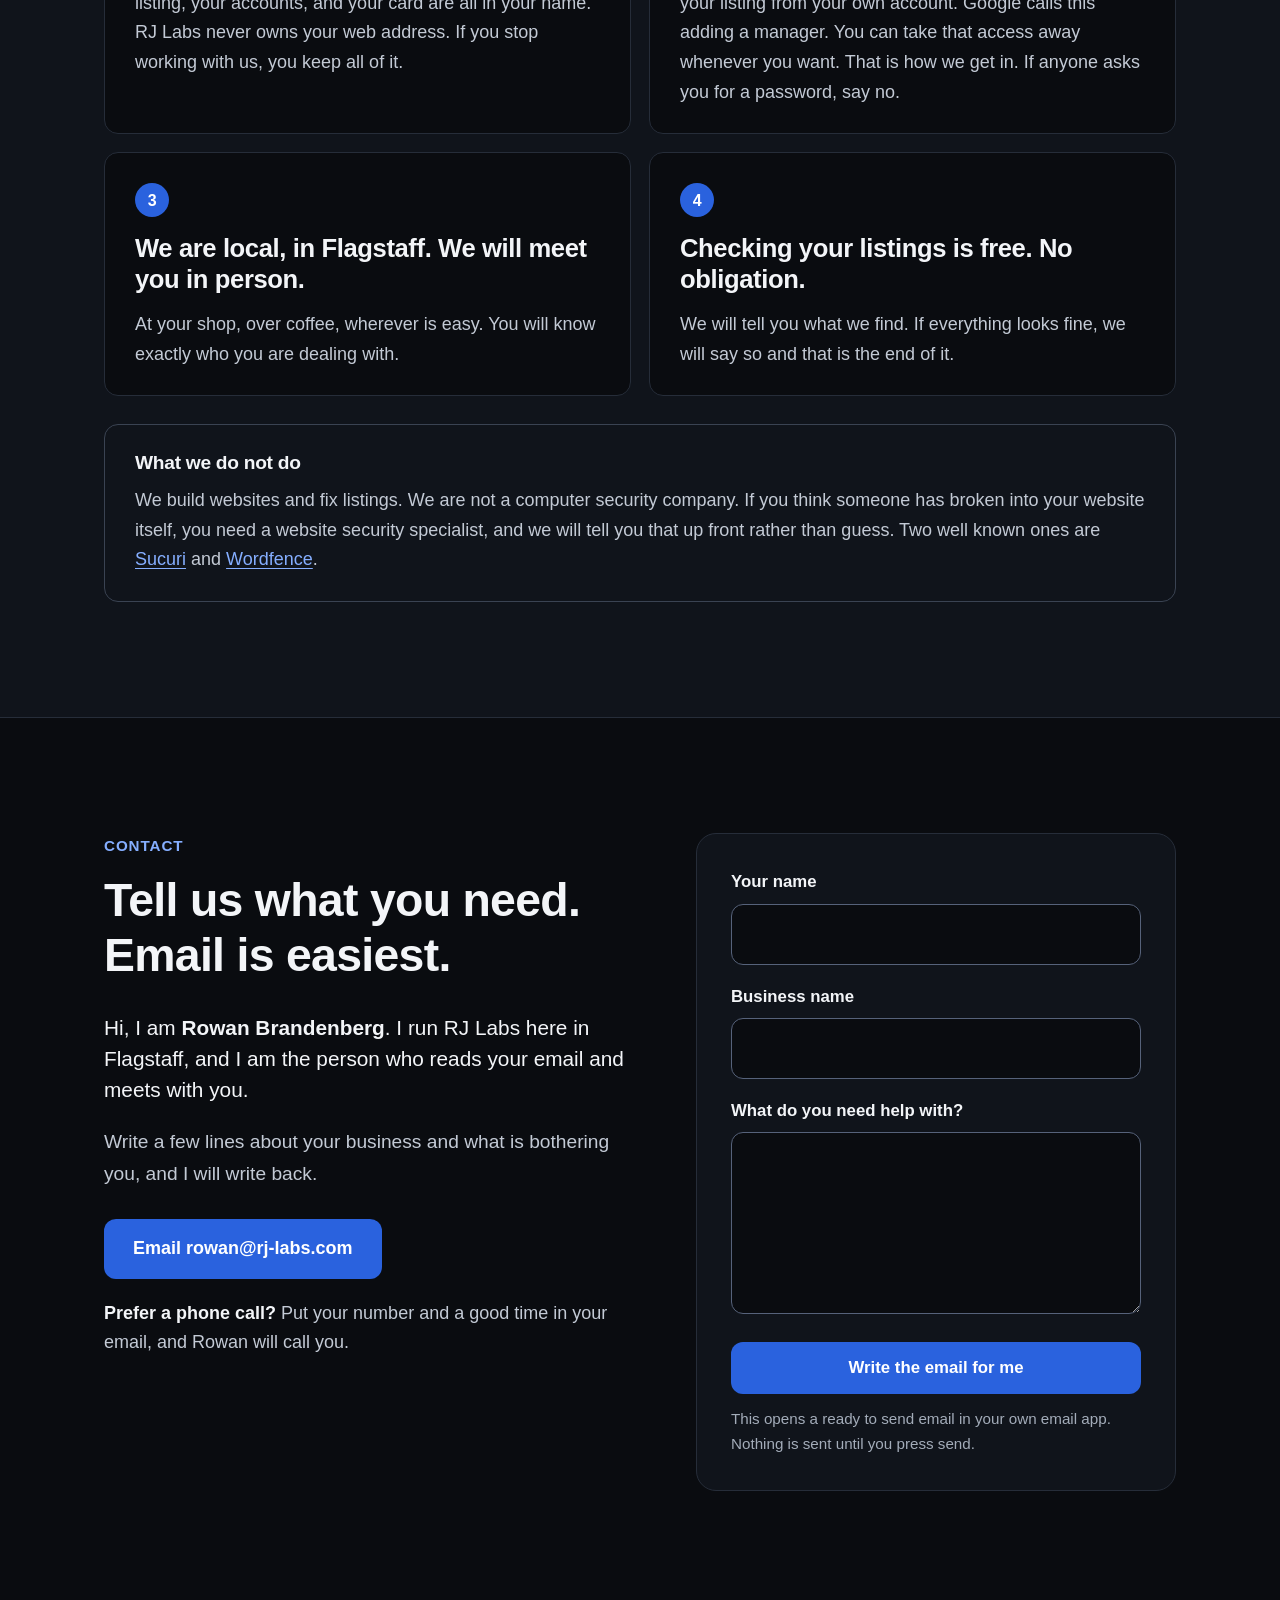
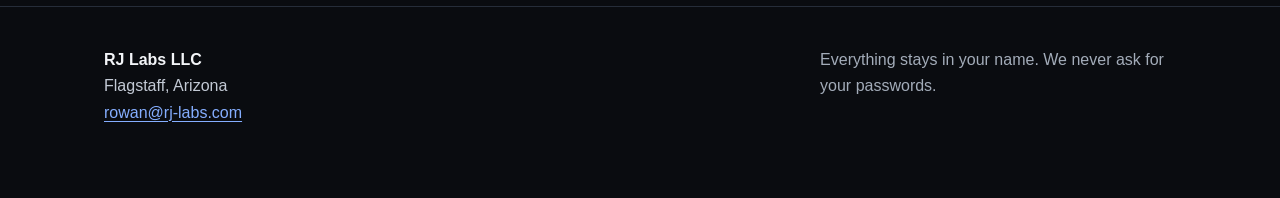
==== commit 0e9076d6: "Revise copy after outside review: remove unproven loss claims, plain words, owner name, og image, st" ====
--- a/index.html
+++ b/index.html
@@ -11,6 +11,10 @@
   <meta property="og:description" content="Check what the internet is telling your customers about your business. Free, takes about five minutes.">
   <meta property="og:type" content="website">
   <meta property="og:url" content="https://rj-labs.com/">
+  <meta property="og:image" content="https://rj-labs.com/assets/og.jpg">
+  <meta property="og:image:width" content="1200">
+  <meta property="og:image:height" content="630">
+  <meta name="twitter:card" content="summary_large_image">
   <link rel="icon" href="assets/favicon.svg" type="image/svg+xml">
   <link rel="stylesheet" href="styles.css">
   <script>document.documentElement.className += " js";</script>
@@ -27,7 +31,7 @@
       <nav aria-label="Main">
         <ul class="nav">
           <li class="nav-hide-sm"><a href="#check">Check your business</a></li>
-          <li class="nav-hide-sm"><a href="#prices">Prices</a></li>
+          <li><a href="#prices">Prices</a></li>
           <li class="nav-hide-sm"><a href="#how-we-work">How we work</a></li>
           <li><a class="nav-cta" href="#contact">Contact</a></li>
         </ul>
@@ -47,10 +51,11 @@
           <a class="btn btn-quiet btn-lg" href="#prices">See prices</a>
         </div>
         <p class="hero-note">Takes about five minutes. You look with your own eyes. Nothing is sent to us unless you choose to send it.</p>
+        <p class="hero-owner">RJ Labs is run by <strong>Rowan Brandenberg</strong>, here in Flagstaff.</p>
         <ul class="promise-strip" aria-label="Our promises">
           <li>Everything stays in your name</li>
           <li>We never ask for your passwords</li>
-          <li>Free to look, no obligation</li>
+          <li>Checking is free, no obligation</li>
         </ul>
       </div>
     </section>
@@ -136,7 +141,7 @@
             <li>Whether Google shows your business</li>
             <li>Your address and phone number on Google Maps</li>
             <li>Your hours on Google Maps</li>
-            <li>Where your Website button really goes</li>
+            <li>Where your Website button takes people</li>
             <li>Apple Maps, which iPhones use</li>
             <li>Whether anyone replies to your reviews</li>
           </ol>
@@ -148,21 +153,12 @@
         <div class="lead-alt">
           <div>
             <h3>Rather we just check it for you?</h3>
-            <p>Send us your business name and town. Rowan will look and email you back with what he finds. Free, and no obligation.</p>
-          </div>
-          <form class="lead-form" id="lead-form" novalidate>
-            <div class="field">
-              <label for="lead-name">Business name</label>
-              <input id="lead-name" type="text" autocomplete="organization" required>
-            </div>
-            <div class="field">
-              <label for="lead-town">Town</label>
-              <input id="lead-town" type="text" autocomplete="address-level2" required>
-            </div>
-            <p class="field-error" id="lead-error" role="alert" hidden>Please add your business name and town.</p>
-            <button class="btn btn-primary btn-block" type="submit">Email this to RJ Labs</button>
-            <p class="fine">This opens an email from your own email address. Or write to <a href="mailto:rowan@rj-labs.com">rowan@rj-labs.com</a> directly.</p>
-          </form>
+            <p>Email us your business name and town. Rowan will look and write back with what he finds. Free, and no obligation.</p>
+          </div>
+          <div class="lead-actions">
+            <a class="btn btn-secondary btn-block" id="lead-mail" href="mailto:rowan@rj-labs.com?subject=Please%20check%20my%20business&amp;body=Hi%20Rowan%2C%0D%0A%0D%0ACould%20you%20check%20my%20business%20for%20me%3F%0D%0A%0D%0ABusiness%20name%3A%20%0D%0ATown%3A%20%0D%0AMy%20name%3A%20%0D%0ABest%20phone%20number%20(optional)%3A%20">Email us your business name</a>
+            <p class="fine">Or write to <a href="mailto:rowan@rj-labs.com">rowan@rj-labs.com</a> from any email.</p>
+          </div>
         </div>
       </div>
     </section>
@@ -172,8 +168,8 @@
       <div class="wrap">
         <div class="section-head">
           <p class="eyebrow">Why this matters</p>
-          <h2 id="why-title">People look you up before they walk in. If what they find is wrong, they go somewhere else.</h2>
-          <p class="section-sub">And you never hear about it. There is no phone call, no complaint. Just a customer who ate, shopped, or hired somewhere else.</p>
+          <h2 id="why-title">People look you up before they walk in. If what they find is wrong, some of them go somewhere else.</h2>
+          <p class="section-sub">And you would not hear about it. A customer who picks another place does not call to tell you why.</p>
         </div>
         <div class="cards cards-3">
           <article class="card reveal">
@@ -194,7 +190,7 @@
           <blockquote>
             <p>A local restaurant's Google listing had a Website button that sent customers to a gambling site instead of the restaurant's own page.</p>
           </blockquote>
-          <figcaption>We are not naming the restaurant. The website check in the tool above is the one that catches this.</figcaption>
+          <figcaption>We keep other businesses' names private. The Website button step in the free check above is how you would catch this on your own listing.</figcaption>
         </figure>
       </div>
     </section>
@@ -204,8 +200,8 @@
       <div class="wrap">
         <div class="section-head">
           <p class="eyebrow">Our work</p>
-          <h2 id="work-title">Real work you can click on.</h2>
-          <p class="section-sub">These are actual screenshots, not mockups. Click through and look around.</p>
+          <h2 id="work-title">Work you can click on.</h2>
+          <p class="section-sub">Real screenshots of live sites, not mockups. One is a local business we built for. One is our own app.</p>
         </div>
         <div class="work-grid">
           <article class="work reveal">
@@ -243,7 +239,8 @@
           <article class="price reveal">
             <h3>Fixing your Google and Apple Maps listings</h3>
             <p class="amount">Free</p>
-            <p>We make sure your hours, phone number, address, and website link are right on both, and that you are the one in control of them.</p>
+            <p>We get your hours, phone number, address, and website link right on both, and make sure you are the one in control of them.</p>
+            <p class="note"><strong>Why free?</strong> It is the easiest way for you to see how we work, with nothing to lose. If you want a website later, we are here. If not, you keep the fixes.</p>
           </article>
           <article class="price reveal">
             <h3>A one page website</h3>
@@ -254,8 +251,8 @@
             <h3>A full website, kept up to date</h3>
             <p class="amount">$1,200 <span class="amount-plus">plus $50 a month</span></p>
             <p>A complete site with several pages, for example your services, photos, and how to reach you.</p>
-            <p><strong>What the $50 a month is for:</strong> changes whenever you need them, keeping your Google and Apple Maps listings correct, and a real person to talk to.</p>
-            <p class="note">It is not a hosting fee. Keeping a site like this online is free, and you are welcome to look that up. We do not charge you for it.</p>
+            <p><strong>What the $50 a month is for:</strong> changes to your website whenever you need them, watching your Google and Apple Maps listings and fixing anything that changes later, and a real person to talk to.</p>
+            <p class="note">The $50 is not a charge for keeping your website online. The way we build sites, that part is free, so we do not charge you for it.</p>
           </article>
         </div>
         <article class="price price-wide reveal">
@@ -265,7 +262,7 @@
           </div>
           <a class="btn btn-secondary" href="#contact">Ask us for a price</a>
         </article>
-        <p class="fine price-fine">Your web address is a small yearly fee that you pay directly, in your own name. We never buy it for you or hold it for you.</p>
+        <p class="fine price-fine">Your web address (like yourbusiness.com) is a yearly fee, usually around $10 to $20, that you pay directly to the company you got it from, in your own name. We never buy it for you or hold it for you.</p>
       </div>
     </section>
 
@@ -274,29 +271,29 @@
       <div class="wrap">
         <div class="section-head">
           <p class="eyebrow">How we work</p>
-          <h2 id="trust-title">If someone calls saying your website has a problem, you should be suspicious. Here is how we are different.</h2>
+          <h2 id="trust-title">If someone calls saying your website has a problem, be careful. Here is how we work instead.</h2>
         </div>
         <ol class="trust-list">
           <li class="trust reveal">
             <h3>Everything stays in your name.</h3>
-            <p>Your web address, your Google and Apple listings, your accounts, your card. RJ Labs never owns your domain. If you stop working with us, you keep all of it.</p>
+            <p>Your web address, your Google listing, your Apple Maps listing, your accounts, and your card are all in your name. RJ Labs never owns your web address. If you stop working with us, you keep all of it.</p>
           </li>
           <li class="trust reveal">
             <h3>We never ask for your passwords.</h3>
-            <p>Google and Apple both let you add a helper to your listing from your own account, and remove them whenever you want. That is how we get access. If anyone asks you for a password, say no.</p>
+            <p>Google and Apple both let you give someone access to your listing from your own account. Google calls this adding a manager. You can take that access away whenever you want. That is how we get in. If anyone asks you for a password, say no.</p>
           </li>
           <li class="trust reveal">
             <h3>We are local, in Flagstaff. We will meet you in person.</h3>
             <p>At your shop, over coffee, wherever is easy. You will know exactly who you are dealing with.</p>
           </li>
           <li class="trust reveal">
-            <h3>Free to look. No obligation.</h3>
+            <h3>Checking your listings is free. No obligation.</h3>
             <p>We will tell you what we find. If everything looks fine, we will say so and that is the end of it.</p>
           </li>
         </ol>
         <div class="honest reveal">
           <h3>What we do not do</h3>
-          <p>We build websites and fix listings. We are not a computer security company. If you think someone has broken into your website itself, talk to a security service such as <a class="text-link" href="https://sucuri.net/" target="_blank" rel="noopener">Sucuri</a> or <a class="text-link" href="https://www.wordfence.com/" target="_blank" rel="noopener">Wordfence</a> first. We will tell you that straight rather than guess.</p>
+          <p>We build websites and fix listings. We are not a computer security company. If you think someone has broken into your website itself, you need a website security specialist, and we will tell you that up front rather than guess. Two well known ones are <a class="text-link" href="https://sucuri.net/" target="_blank" rel="noopener">Sucuri</a> and <a class="text-link" href="https://www.wordfence.com/" target="_blank" rel="noopener">Wordfence</a>.</p>
         </div>
       </div>
     </section>
@@ -307,7 +304,8 @@
         <div>
           <p class="eyebrow">Contact</p>
           <h2 id="contact-title">Tell us what you need. Email is easiest.</h2>
-          <p class="section-sub">Write a few lines about your business and what is bothering you. You will hear back from Rowan, a real person here in Flagstaff.</p>
+          <p class="owner-intro">Hi, I am <strong>Rowan Brandenberg</strong>. I run RJ Labs here in Flagstaff, and I am the person who reads your email and meets with you.</p>
+          <p class="section-sub">Write a few lines about your business and what is bothering you, and I will write back.</p>
           <a class="btn btn-primary btn-lg contact-mail" href="mailto:rowan@rj-labs.com?subject=Question%20for%20RJ%20Labs">Email rowan@rj-labs.com</a>
           <p class="contact-call"><strong>Prefer a phone call?</strong> Put your number and a good time in your email, and Rowan will call you.</p>
         </div>
--- a/styles.css
+++ b/styles.css
@@ -9,10 +9,10 @@
   --text: #F3F5F8;
   --text-2: #C3CAD5;
   --muted: #A3ACB9;
-  --blue: #2F6BF0;        /* the one accent: buttons, marks */
-  --blue-hover: #2459D0;
+  --blue: #2A62DE;        /* the one accent: buttons, marks */
+  --blue-hover: #2152C4;
   --blue-text: #85AEFF;   /* same hue, lightened for text on dark */
-  --blue-soft: rgba(47, 107, 240, 0.14);
+  --blue-soft: rgba(42, 98, 222, 0.16);
   --good: #7FD4A8;
   --warn: #F2C46B;
   --radius: 14px;
@@ -57,6 +57,7 @@
 .nav a:hover { color: var(--text); background: var(--surface-2); }
 .nav .nav-cta { color: var(--text); border: 1px solid var(--line-strong); }
 @media (max-width: 820px) { .nav-hide-sm { display: none; } }
+@media (max-width: 380px) { .nav a { padding: 10px 8px; } .brand-name { font-size: 1.05rem; } }
 
 /* Type helpers */
 .eyebrow { color: var(--blue-text); font-size: 0.95rem; font-weight: 600; letter-spacing: 0.06em; text-transform: uppercase; margin-bottom: 14px; }
@@ -82,6 +83,11 @@
 .hero h1 { font-size: clamp(2.3rem, 4.6vw + 0.6rem, 4.25rem); max-width: 17ch; margin-bottom: 24px; font-weight: 680; letter-spacing: -0.025em; }
 .hero-actions { display: flex; flex-wrap: wrap; gap: 14px; margin: 36px 0 18px; }
 .hero-note { color: var(--muted); font-size: 1rem; max-width: 52ch; }
+.hero-owner { color: var(--text-2); font-size: 1.05rem; margin: 22px 0 0; }
+.hero-owner strong { color: var(--text); }
+.owner-intro { font-size: 1.3rem; line-height: 1.5; color: var(--text); max-width: 46ch; }
+.owner-intro strong { color: var(--text); }
+.lead-actions .fine { margin-top: 12px; }
 .promise-strip { list-style: none; padding: 0; margin: 40px 0 0; display: flex; flex-wrap: wrap; gap: 10px 28px; color: var(--text-2); font-size: 1rem; }
 .promise-strip li { display: flex; align-items: center; gap: 10px; }
 .promise-strip li::before { content: ""; width: 8px; height: 8px; border-radius: 50%; background: var(--blue); flex: none; }
@@ -96,7 +102,7 @@
 /* Tool */
 .section-tool { background: linear-gradient(180deg, var(--surface) 0%, var(--bg) 100%); }
 .tool { max-width: 720px; }
-.tool-panel { background: var(--surface-2); border: 1px solid var(--line); border-radius: var(--radius-lg); padding: clamp(24px, 4vw, 44px); }
+.tool-panel { background: var(--surface-2); border: 1px solid rgba(133, 174, 255, 0.45); border-radius: var(--radius-lg); padding: clamp(24px, 4vw, 44px); box-shadow: 0 0 0 1px rgba(42, 98, 222, 0.25), 0 18px 60px rgba(42, 98, 222, 0.12); }
 .q-title { font-size: clamp(1.6rem, 1.6vw + 1.1rem, 2.2rem); margin-bottom: 14px; outline: none; }
 .q-lead { color: var(--text-2); font-size: 1.15rem; }
 .q-tip { color: var(--muted); font-size: 1rem; }
@@ -131,10 +137,10 @@
 .result-actions { display: flex; flex-wrap: wrap; gap: 8px 24px; margin-top: 14px; }
 .result-title.is-clean::before { content: ""; display: inline-block; width: 14px; height: 14px; border-radius: 50%; background: var(--good); margin-right: 12px; vertical-align: 0.12em; }
 
-.lead-alt { max-width: 720px; margin-top: 28px; display: grid; gap: 20px; padding: clamp(24px, 4vw, 36px); border: 1px dashed var(--line-strong); border-radius: var(--radius-lg); }
+.lead-alt { max-width: 720px; margin-top: 28px; display: grid; gap: 16px; padding: clamp(22px, 3vw, 30px); border-top: 1px solid var(--line); }
 .lead-alt h3 { font-size: 1.4rem; }
 .lead-alt p { color: var(--text-2); }
-@media (min-width: 900px) { .lead-alt { max-width: none; grid-template-columns: 1fr 1fr; gap: 40px; align-items: start; } }
+@media (min-width: 900px) { .lead-alt { max-width: 720px; grid-template-columns: 1.3fr 1fr; gap: 32px; align-items: center; padding-inline: 0; } }
 
 .tool-layout { display: grid; gap: 28px; }
 .tool-aside { display: none; }
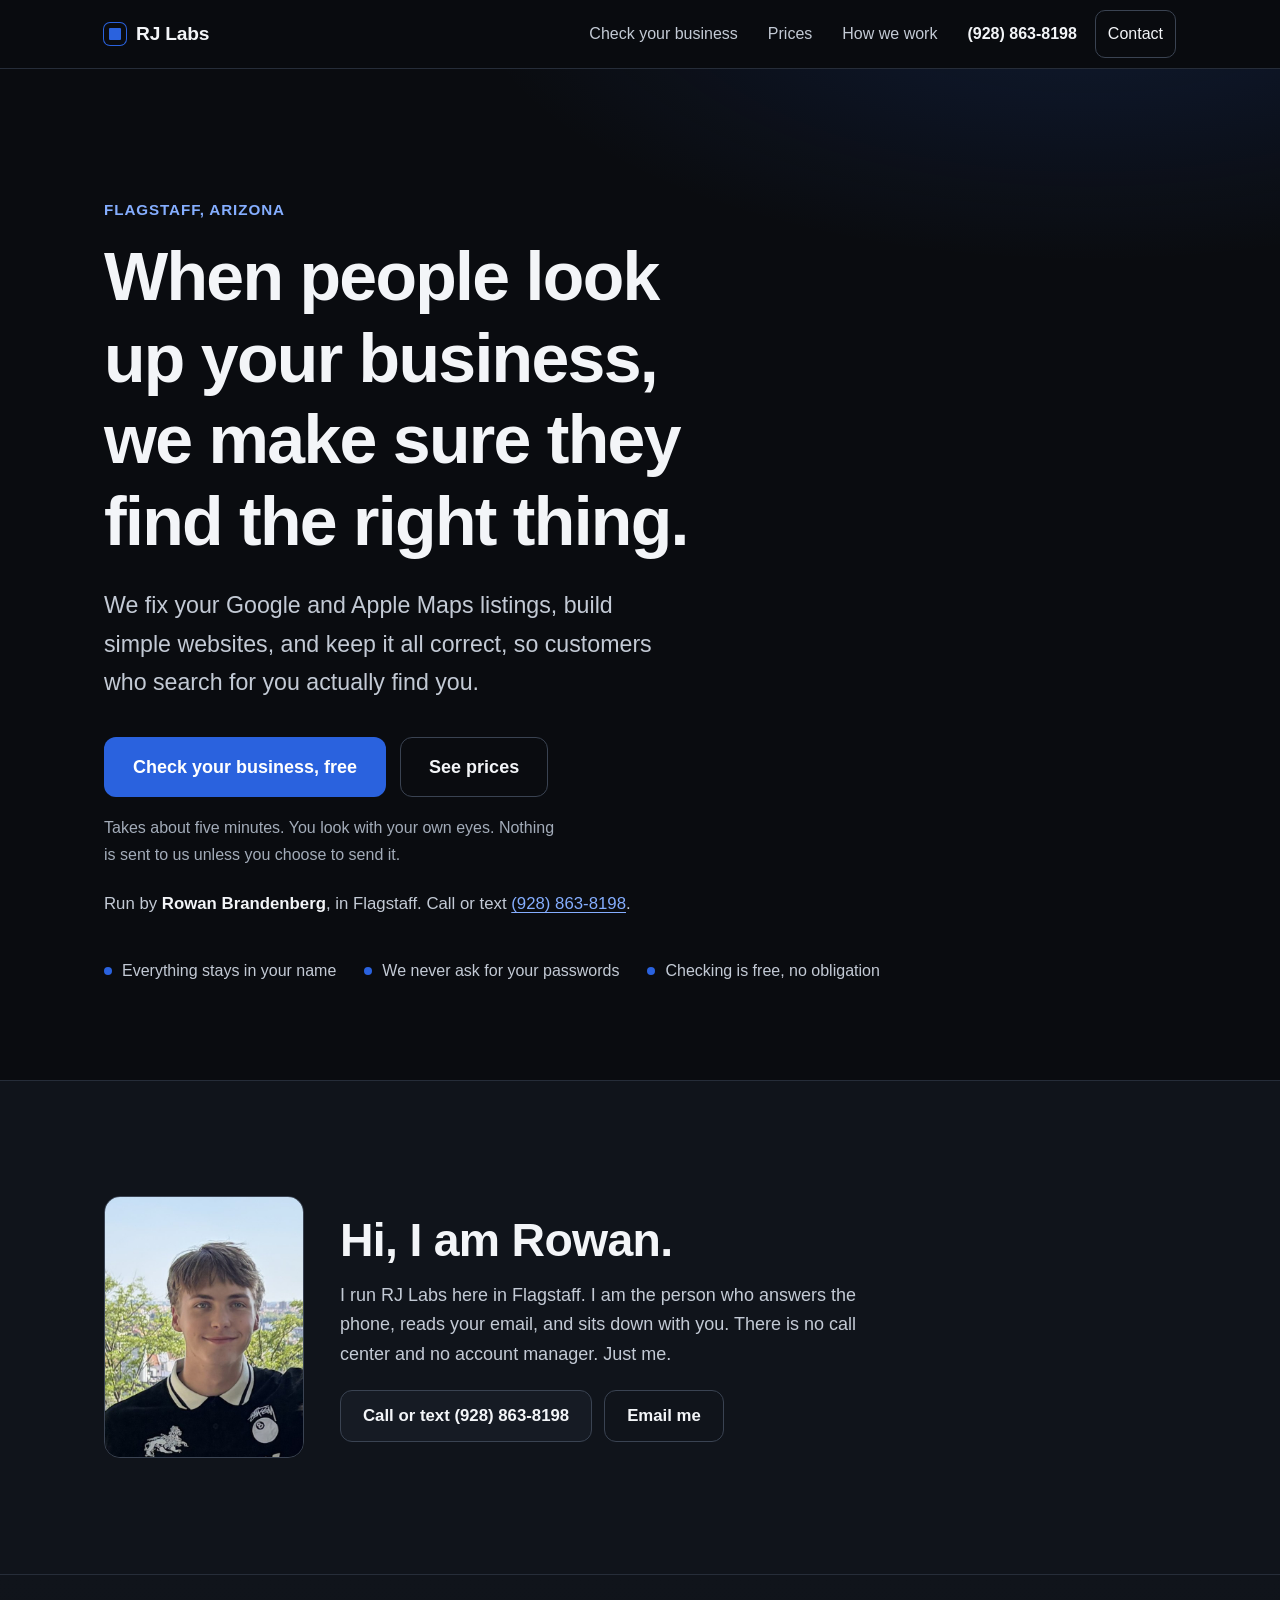
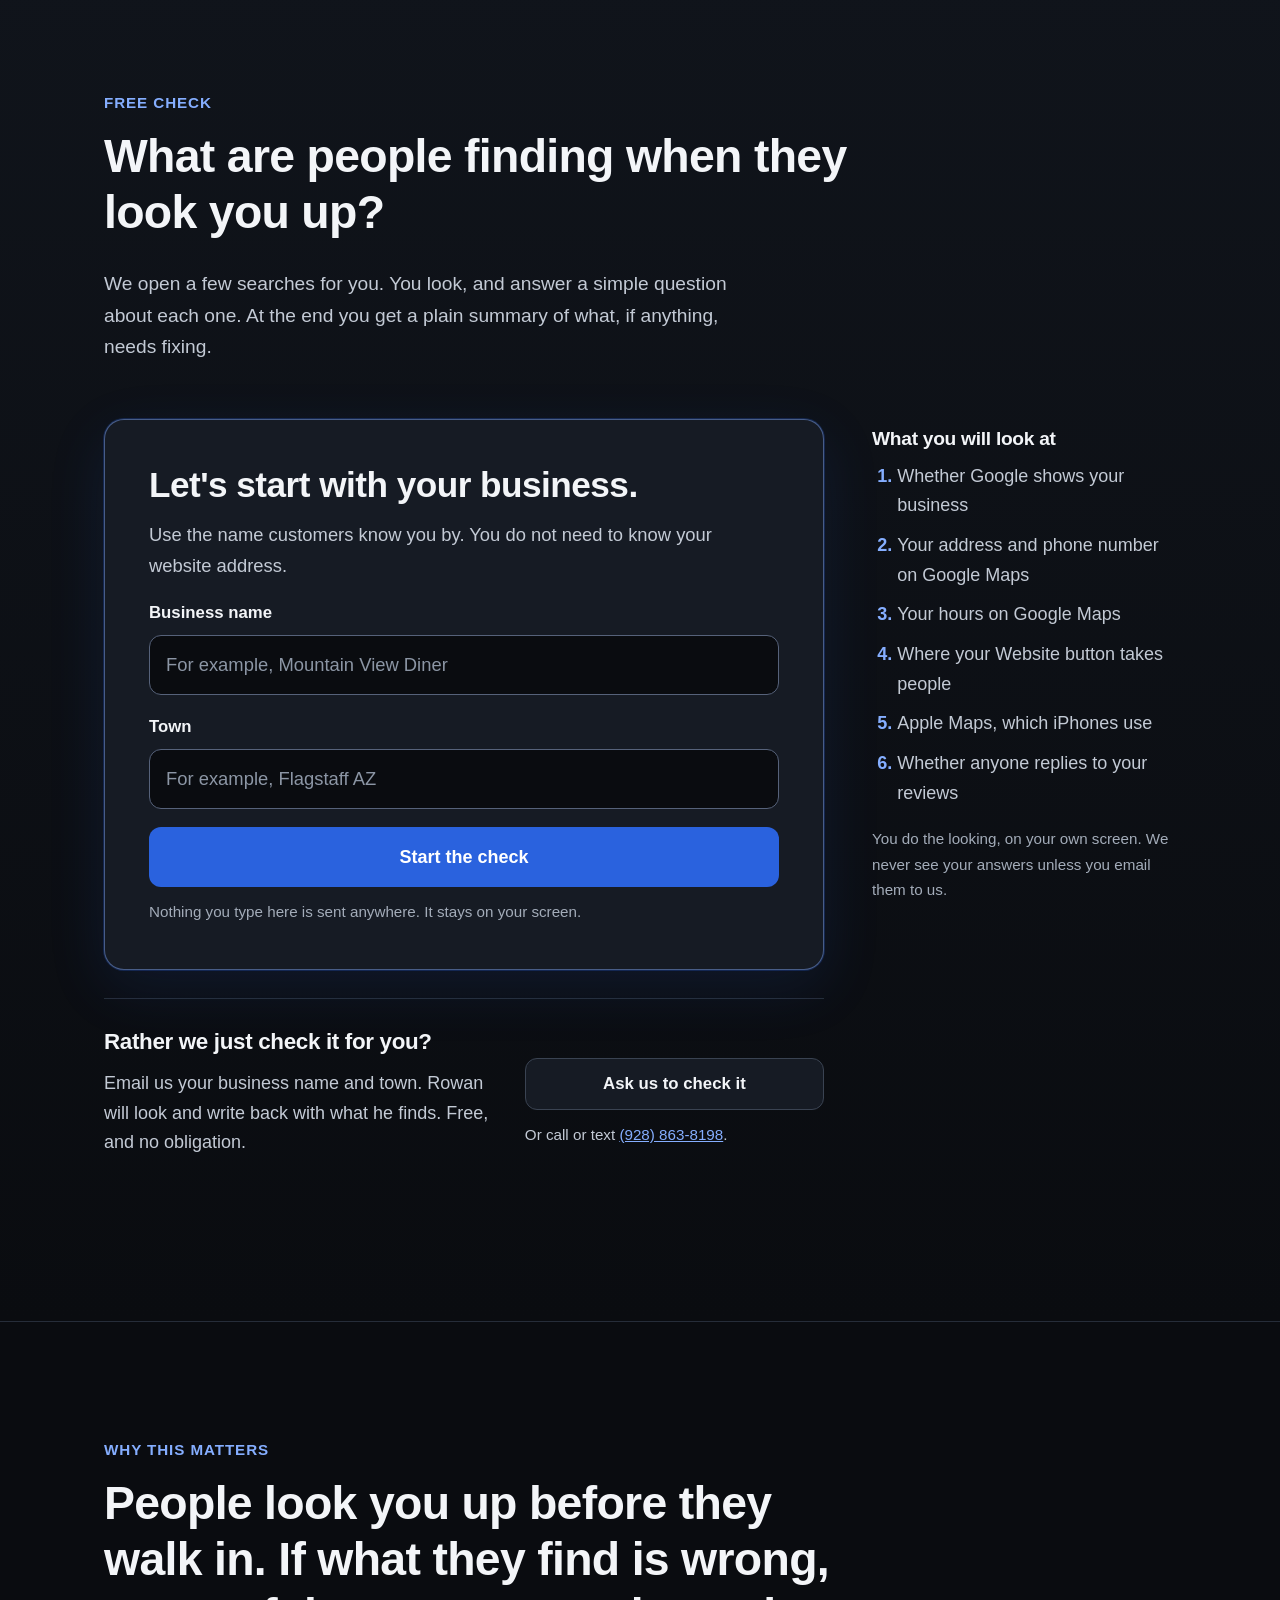
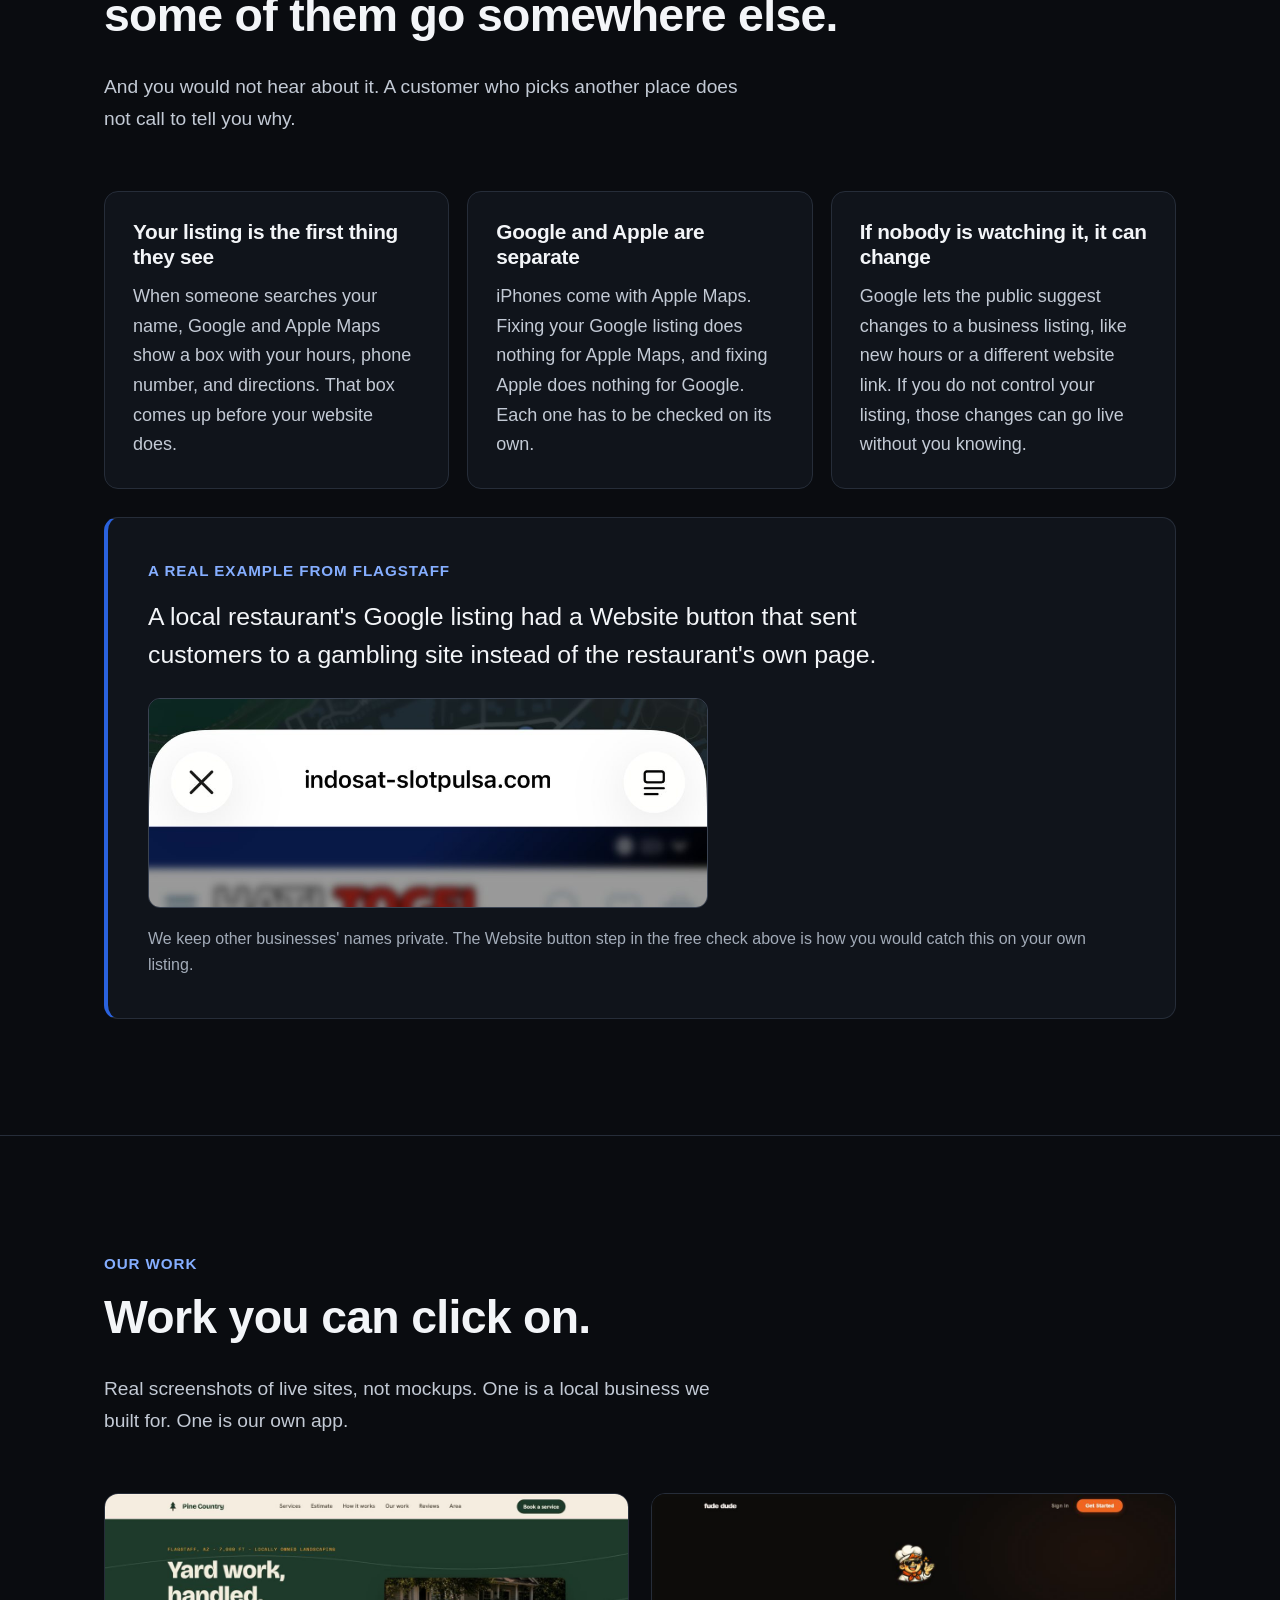
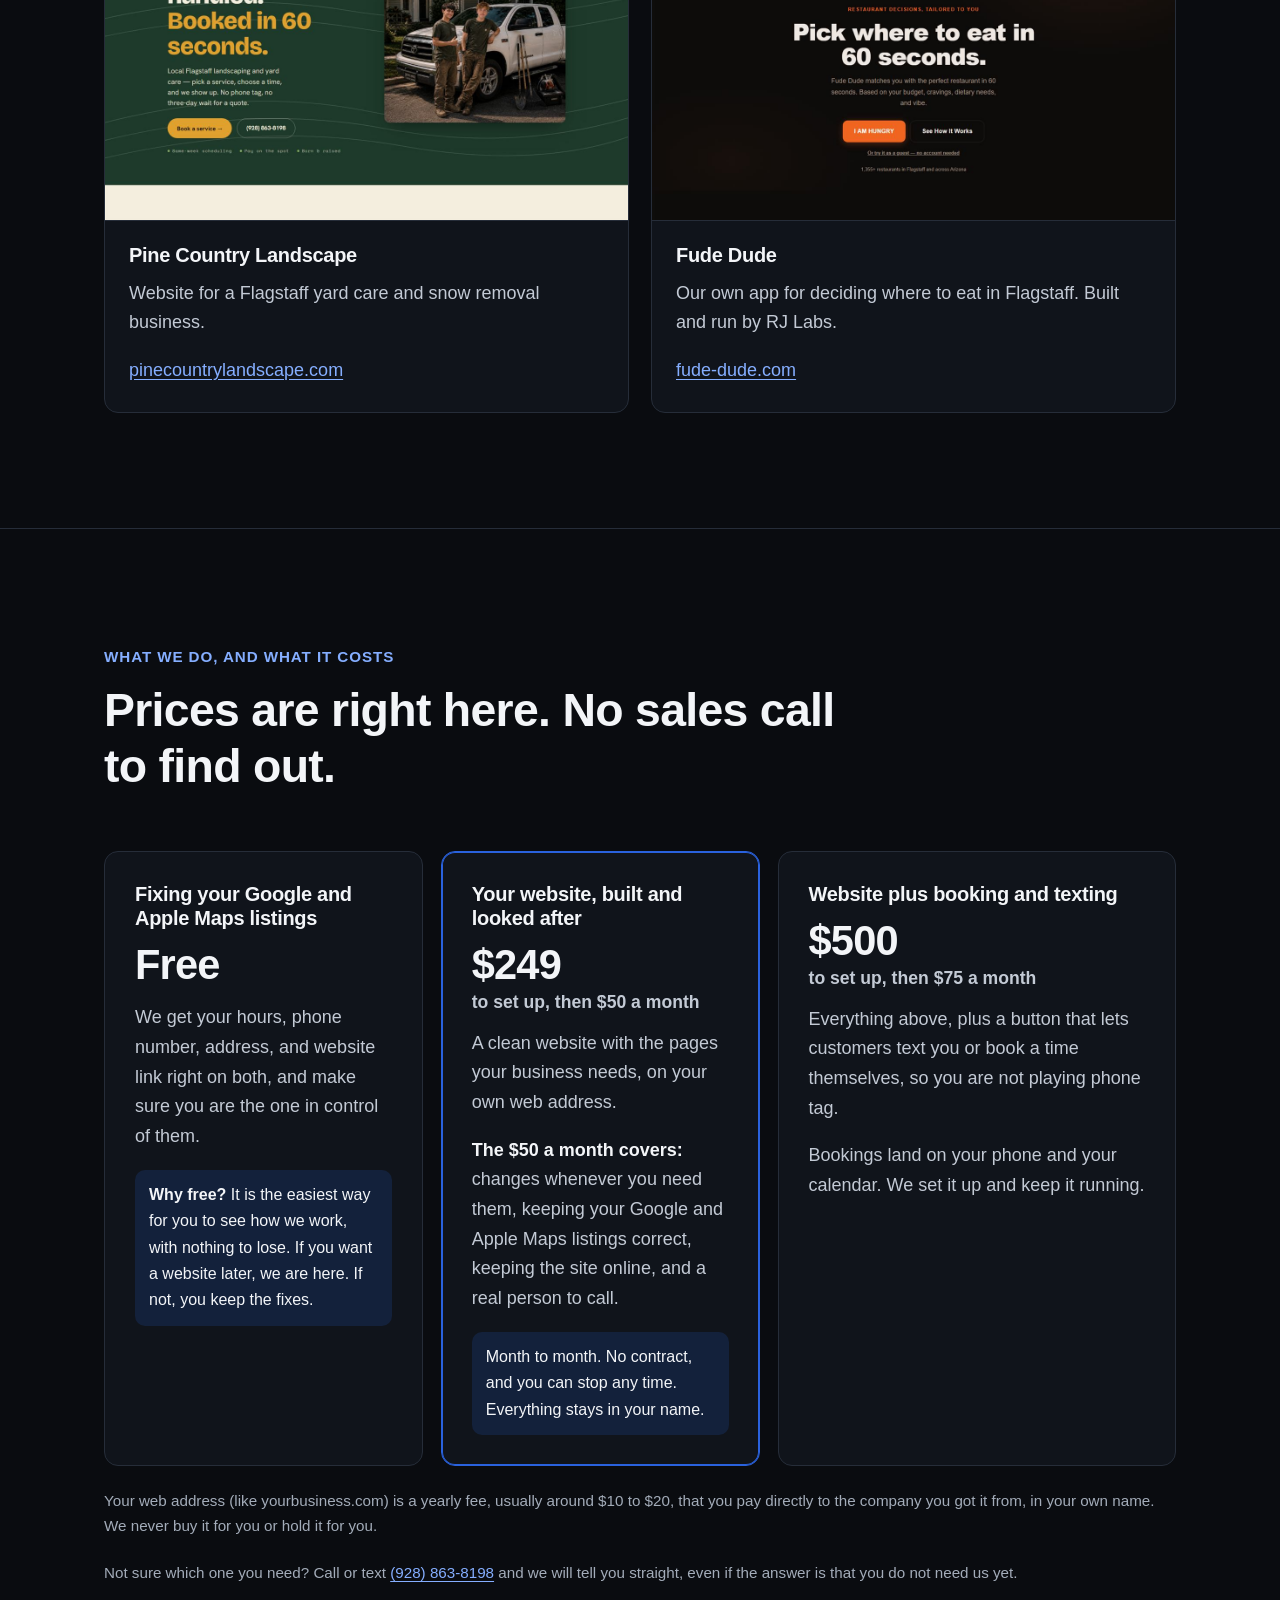
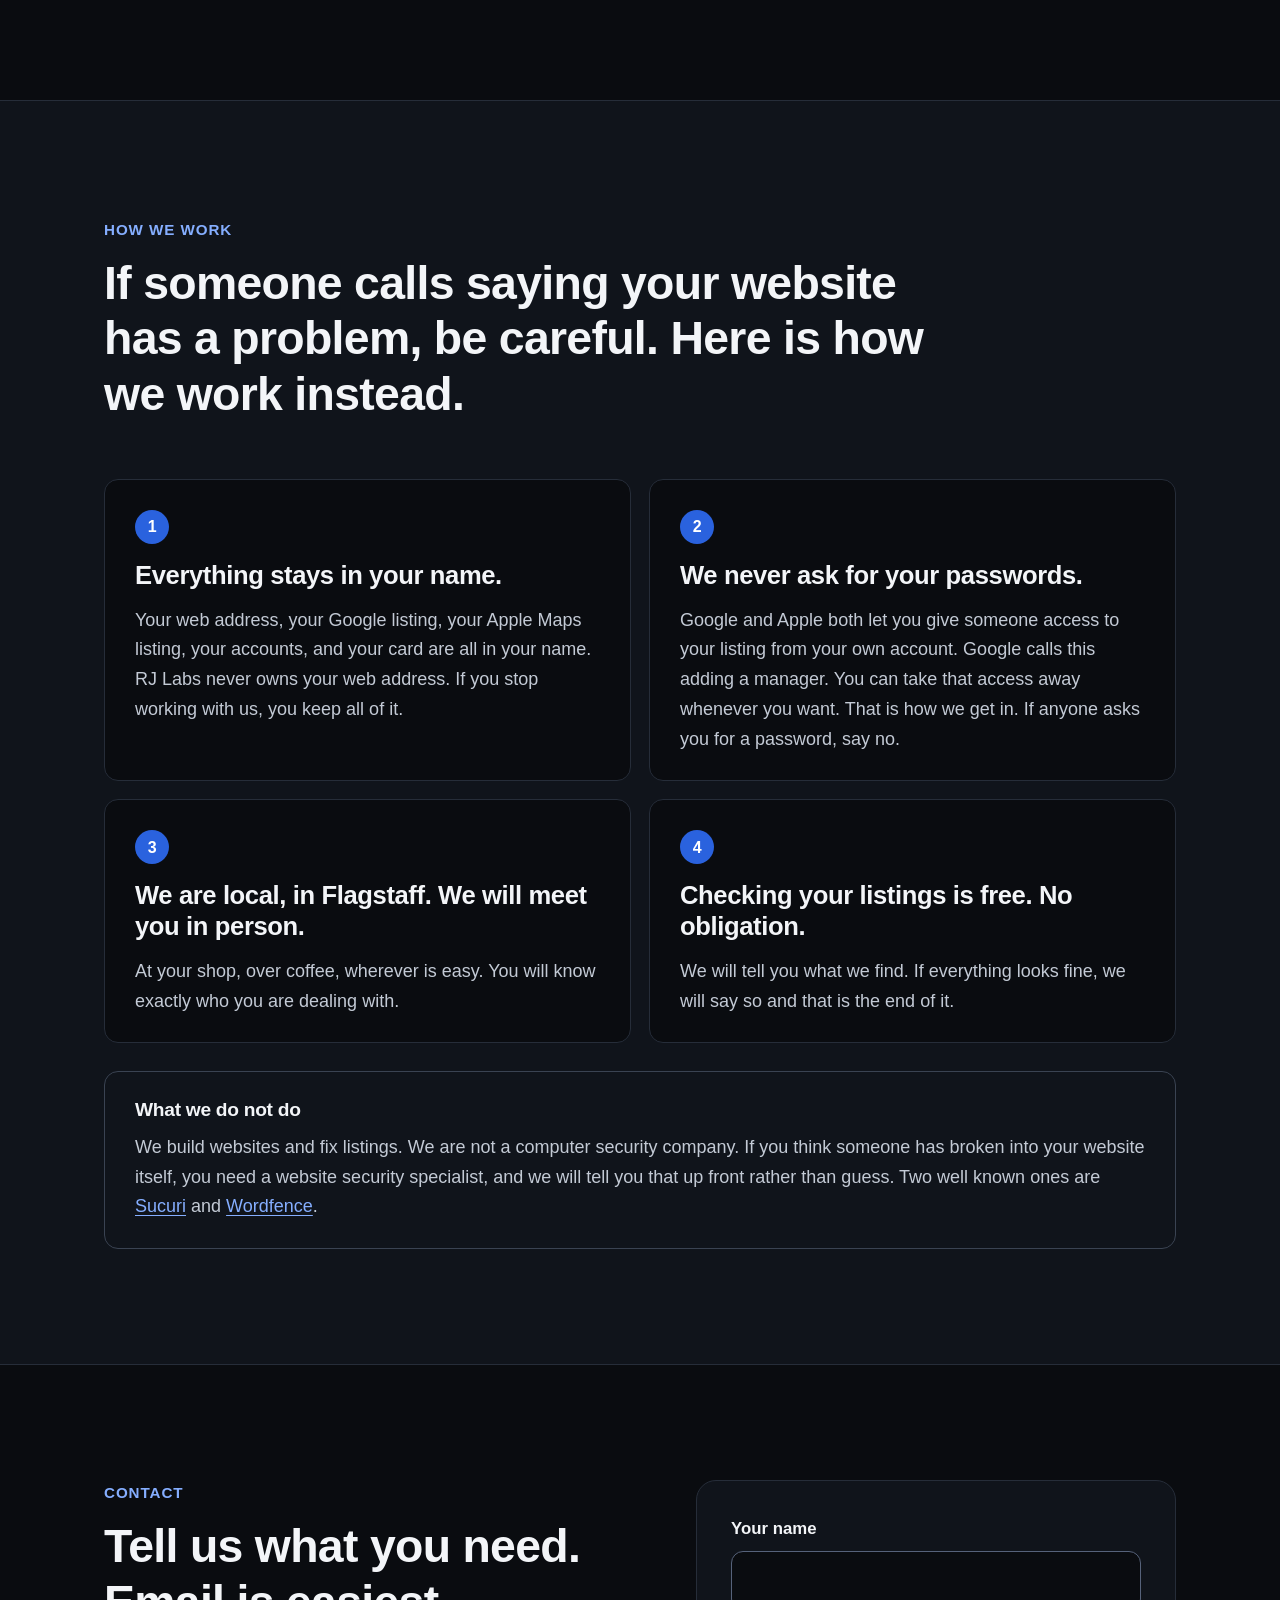
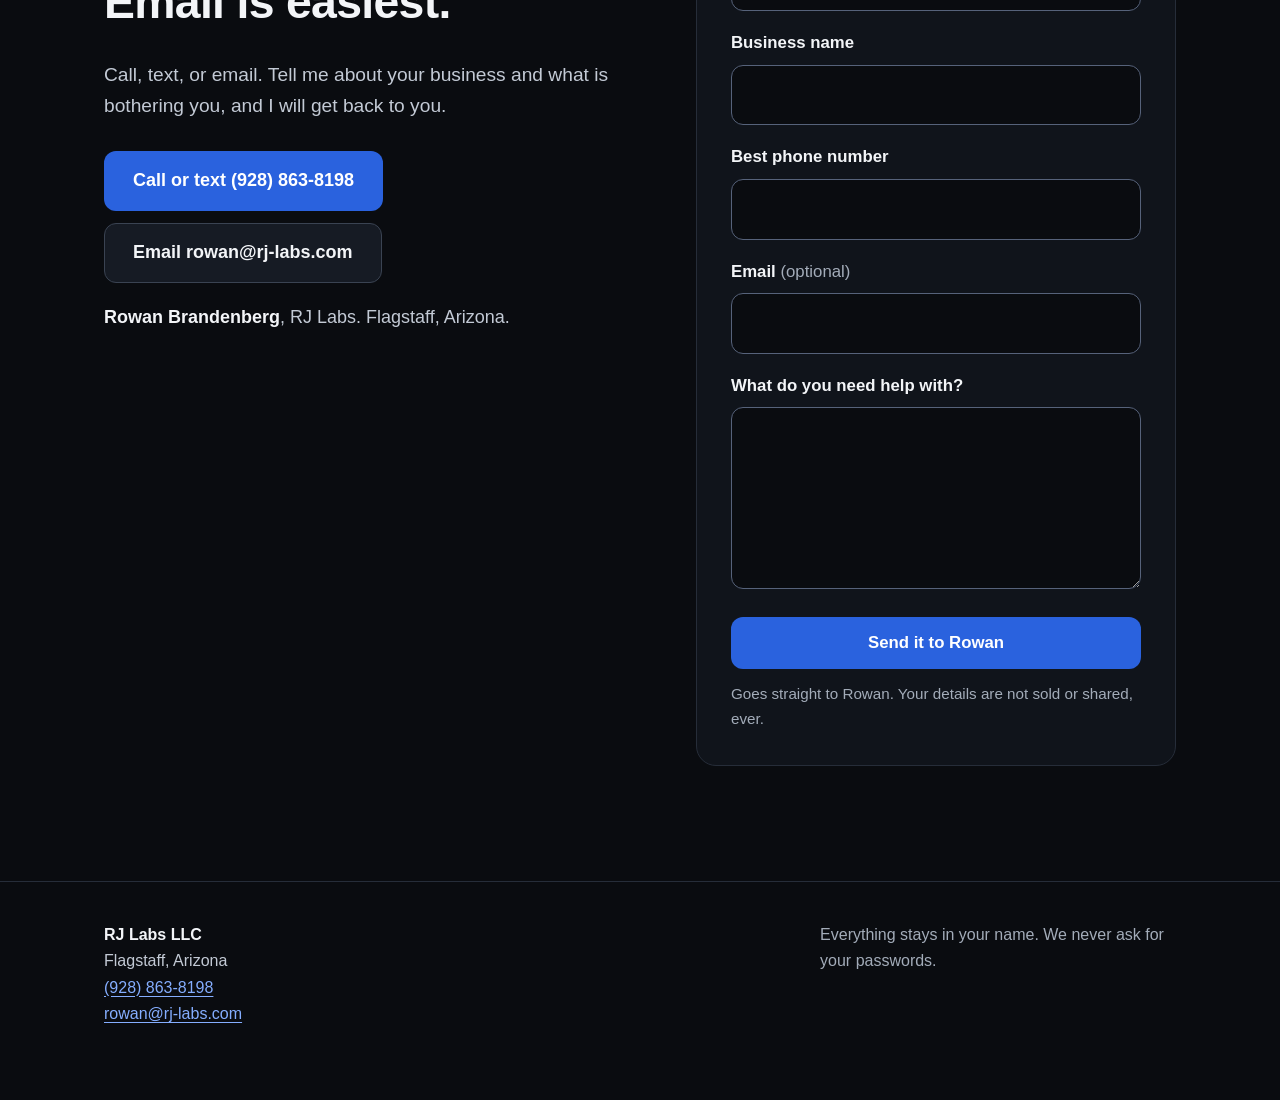
==== commit a9197aef: "Add owner photo and phone, recurring pricing, listing screenshot, working contact forms" ====
--- a/index.html
+++ b/index.html
@@ -4,7 +4,7 @@
   <meta charset="utf-8">
   <meta name="viewport" content="width=device-width, initial-scale=1">
   <title>RJ Labs | Get your business found correctly on Google and Apple Maps | Flagstaff, AZ</title>
-  <meta name="description" content="RJ Labs fixes your Google and Apple Maps listings, builds simple websites, and keeps them correct. Based in Flagstaff, Arizona. Free to look. Prices on the page.">
+  <meta name="description" content="RJ Labs fixes your Google and Apple Maps listings and builds simple websites for Flagstaff businesses. Websites from $249 to set up plus $50 a month. Free to look. Call or text 928-863-8198.">
   <meta name="color-scheme" content="dark">
   <meta name="theme-color" content="#0A0C10">
   <meta property="og:title" content="RJ Labs, Flagstaff">
@@ -33,6 +33,7 @@
           <li class="nav-hide-sm"><a href="#check">Check your business</a></li>
           <li><a href="#prices">Prices</a></li>
           <li class="nav-hide-sm"><a href="#how-we-work">How we work</a></li>
+          <li><a class="nav-call" href="tel:+19288638198">(928) 863-8198</a></li>
           <li><a class="nav-cta" href="#contact">Contact</a></li>
         </ul>
       </nav>
@@ -51,12 +52,27 @@
           <a class="btn btn-quiet btn-lg" href="#prices">See prices</a>
         </div>
         <p class="hero-note">Takes about five minutes. You look with your own eyes. Nothing is sent to us unless you choose to send it.</p>
-        <p class="hero-owner">RJ Labs is run by <strong>Rowan Brandenberg</strong>, here in Flagstaff.</p>
+        <p class="hero-owner">Run by <strong>Rowan Brandenberg</strong>, in Flagstaff. Call or text <a class="text-link" href="tel:+19288638198">(928) 863-8198</a>.</p>
         <ul class="promise-strip" aria-label="Our promises">
           <li>Everything stays in your name</li>
           <li>We never ask for your passwords</li>
           <li>Checking is free, no obligation</li>
         </ul>
+      </div>
+    </section>
+
+    <!-- Owner -->
+    <section class="section section-owner" aria-labelledby="owner-title">
+      <div class="wrap owner-card">
+        <img class="owner-photo" src="assets/rowan.jpg" width="560" height="736" alt="Rowan Brandenberg, owner of RJ Labs in Flagstaff">
+        <div class="owner-text">
+          <h2 id="owner-title">Hi, I am Rowan.</h2>
+          <p>I run RJ Labs here in Flagstaff. I am the person who answers the phone, reads your email, and sits down with you. There is no call center and no account manager. Just me.</p>
+          <p class="owner-actions">
+            <a class="btn btn-secondary" href="tel:+19288638198">Call or text (928) 863-8198</a>
+            <a class="btn btn-quiet" href="mailto:rowan@rj-labs.com">Email me</a>
+          </p>
+        </div>
       </div>
     </section>
 
@@ -120,10 +136,26 @@
             </div>
             <div class="result-cta" id="result-cta" hidden>
               <p class="result-cta-title">Want us to fix these for you? Free to look.</p>
-              <p class="fine">This opens an email to Rowan with what you just found already written in. You can read it before you send it.</p>
-              <a class="btn btn-primary btn-lg btn-block" id="result-mail" href="mailto:rowan@rj-labs.com">Email us what you found</a>
-              <button class="btn btn-quiet btn-block" id="result-copy" type="button">Copy the message instead</button>
-              <p class="fine" id="copy-status" role="status"></p>
+              <p class="fine">Leave your name and number and what you found goes straight to Rowan. Nothing else is sent.</p>
+              <form id="result-form" novalidate>
+                <div class="field">
+                  <label for="r-name">Your name</label>
+                  <input id="r-name" type="text" autocomplete="name" required>
+                </div>
+                <div class="field">
+                  <label for="r-phone">Best phone number</label>
+                  <input id="r-phone" type="tel" autocomplete="tel" required>
+                </div>
+                <div class="field">
+                  <label for="r-email">Email <span class="opt">(optional)</span></label>
+                  <input id="r-email" type="email" autocomplete="email">
+                </div>
+                <p class="hp-field"><label>Leave this empty<input id="r-hp" type="text" tabindex="-1" autocomplete="off"></label></p>
+                <p class="field-error" id="result-error" role="alert" hidden>Please add your name and a phone number.</p>
+                <button class="btn btn-primary btn-lg btn-block" type="submit">Send this to Rowan</button>
+              </form>
+              <p class="send-status" id="result-status" role="status"></p>
+              <p class="fine">Rather talk? Call or text <a href="tel:+19288638198">(928) 863-8198</a>, or email <a href="mailto:rowan@rj-labs.com">rowan@rj-labs.com</a>.</p>
             </div>
             <div class="result-clean" id="result-clean" hidden>
               <p>You do not need anything from us. If something changes, like new hours or a new phone number, you can run this check again any time.</p>
@@ -156,8 +188,8 @@
             <p>Email us your business name and town. Rowan will look and write back with what he finds. Free, and no obligation.</p>
           </div>
           <div class="lead-actions">
-            <a class="btn btn-secondary btn-block" id="lead-mail" href="mailto:rowan@rj-labs.com?subject=Please%20check%20my%20business&amp;body=Hi%20Rowan%2C%0D%0A%0D%0ACould%20you%20check%20my%20business%20for%20me%3F%0D%0A%0D%0ABusiness%20name%3A%20%0D%0ATown%3A%20%0D%0AMy%20name%3A%20%0D%0ABest%20phone%20number%20(optional)%3A%20">Email us your business name</a>
-            <p class="fine">Or write to <a href="mailto:rowan@rj-labs.com">rowan@rj-labs.com</a> from any email.</p>
+            <a class="btn btn-secondary btn-block" id="lead-jump" href="#contact">Ask us to check it</a>
+            <p class="fine">Or call or text <a href="tel:+19288638198">(928) 863-8198</a>.</p>
           </div>
         </div>
       </div>
@@ -190,6 +222,7 @@
           <blockquote>
             <p>A local restaurant's Google listing had a Website button that sent customers to a gambling site instead of the restaurant's own page.</p>
           </blockquote>
+          <img class="example-shot" src="assets/hijacked-website-button.jpg" width="1000" height="373" loading="lazy" alt="Screenshot of a phone browser opened from a map listing, showing a gambling website address instead of the restaurant's own website">
           <figcaption>We keep other businesses' names private. The Website button step in the free check above is how you would catch this on your own listing.</figcaption>
         </figure>
       </div>
@@ -242,27 +275,22 @@
             <p>We get your hours, phone number, address, and website link right on both, and make sure you are the one in control of them.</p>
             <p class="note"><strong>Why free?</strong> It is the easiest way for you to see how we work, with nothing to lose. If you want a website later, we are here. If not, you keep the fixes.</p>
           </article>
+          <article class="price price-feature reveal">
+            <h3>Your website, built and looked after</h3>
+            <p class="amount">$249 <span class="amount-plus">to set up, then $50 a month</span></p>
+            <p>A clean website with the pages your business needs, on your own web address.</p>
+            <p><strong>The $50 a month covers:</strong> changes whenever you need them, keeping your Google and Apple Maps listings correct, keeping the site online, and a real person to call.</p>
+            <p class="note">Month to month. No contract, and you can stop any time. Everything stays in your name.</p>
+          </article>
           <article class="price reveal">
-            <h3>A one page website</h3>
-            <p class="amount">$450</p>
-            <p>One clear page with what you do, when you are open, where you are, and an easy way to reach you. Paid once.</p>
-          </article>
-          <article class="price price-feature reveal">
-            <h3>A full website, kept up to date</h3>
-            <p class="amount">$1,200 <span class="amount-plus">plus $50 a month</span></p>
-            <p>A complete site with several pages, for example your services, photos, and how to reach you.</p>
-            <p><strong>What the $50 a month is for:</strong> changes to your website whenever you need them, watching your Google and Apple Maps listings and fixing anything that changes later, and a real person to talk to.</p>
-            <p class="note">The $50 is not a charge for keeping your website online. The way we build sites, that part is free, so we do not charge you for it.</p>
-          </article>
-        </div>
-        <article class="price price-wide reveal">
-          <div>
-            <h3>Letting customers text or book you</h3>
-            <p>A button that lets people text you, or book a time, right from your website or listing. The price depends on how you take bookings today.</p>
-          </div>
-          <a class="btn btn-secondary" href="#contact">Ask us for a price</a>
-        </article>
+            <h3>Website plus booking and texting</h3>
+            <p class="amount">$500 <span class="amount-plus">to set up, then $75 a month</span></p>
+            <p>Everything above, plus a button that lets customers text you or book a time themselves, so you are not playing phone tag.</p>
+            <p>Bookings land on your phone and your calendar. We set it up and keep it running.</p>
+          </article>
+        </div>
         <p class="fine price-fine">Your web address (like yourbusiness.com) is a yearly fee, usually around $10 to $20, that you pay directly to the company you got it from, in your own name. We never buy it for you or hold it for you.</p>
+        <p class="fine price-fine">Not sure which one you need? Call or text <a class="text-link" href="tel:+19288638198">(928) 863-8198</a> and we will tell you straight, even if the answer is that you do not need us yet.</p>
       </div>
     </section>
 
@@ -304,10 +332,10 @@
         <div>
           <p class="eyebrow">Contact</p>
           <h2 id="contact-title">Tell us what you need. Email is easiest.</h2>
-          <p class="owner-intro">Hi, I am <strong>Rowan Brandenberg</strong>. I run RJ Labs here in Flagstaff, and I am the person who reads your email and meets with you.</p>
-          <p class="section-sub">Write a few lines about your business and what is bothering you, and I will write back.</p>
-          <a class="btn btn-primary btn-lg contact-mail" href="mailto:rowan@rj-labs.com?subject=Question%20for%20RJ%20Labs">Email rowan@rj-labs.com</a>
-          <p class="contact-call"><strong>Prefer a phone call?</strong> Put your number and a good time in your email, and Rowan will call you.</p>
+          <p class="section-sub">Call, text, or email. Tell me about your business and what is bothering you, and I will get back to you.</p>
+          <a class="btn btn-primary btn-lg contact-phone" href="tel:+19288638198">Call or text (928) 863-8198</a>
+          <a class="btn btn-secondary btn-lg contact-mail" href="mailto:rowan@rj-labs.com?subject=Question%20for%20RJ%20Labs">Email rowan@rj-labs.com</a>
+          <p class="contact-call"><strong>Rowan Brandenberg</strong>, RJ Labs. Flagstaff, Arizona.</p>
         </div>
         <form class="contact-form" id="contact-form" novalidate>
           <div class="field">
@@ -319,20 +347,30 @@
             <input id="c-biz" type="text" autocomplete="organization">
           </div>
           <div class="field">
+            <label for="c-phone">Best phone number</label>
+            <input id="c-phone" type="tel" autocomplete="tel" required>
+          </div>
+          <div class="field">
+            <label for="c-email">Email <span class="opt">(optional)</span></label>
+            <input id="c-email" type="email" autocomplete="email">
+          </div>
+          <div class="field">
             <label for="c-msg">What do you need help with?</label>
             <textarea id="c-msg" rows="5" required></textarea>
           </div>
-          <p class="field-error" id="contact-error" role="alert" hidden>Please add your name and a few words about what you need.</p>
-          <button class="btn btn-primary btn-block" type="submit">Write the email for me</button>
-          <p class="fine">This opens a ready to send email in your own email app. Nothing is sent until you press send.</p>
+          <p class="hp-field"><label>Leave this empty<input id="c-hp" type="text" tabindex="-1" autocomplete="off"></label></p>
+          <p class="field-error" id="contact-error" role="alert" hidden>Please add your name, a phone number, and a few words about what you need.</p>
+          <button class="btn btn-primary btn-block" type="submit">Send it to Rowan</button>
+          <p class="fine">Goes straight to Rowan. Your details are not sold or shared, ever.</p>
         </form>
+        <p class="send-status" id="contact-status" role="status"></p>
       </div>
     </section>
   </main>
 
   <footer class="site-footer">
     <div class="wrap footer-row">
-      <p><strong>RJ Labs LLC</strong><br>Flagstaff, Arizona<br><a class="text-link" href="mailto:rowan@rj-labs.com">rowan@rj-labs.com</a></p>
+      <p><strong>RJ Labs LLC</strong><br>Flagstaff, Arizona<br><a class="text-link" href="tel:+19288638198">(928) 863-8198</a><br><a class="text-link" href="mailto:rowan@rj-labs.com">rowan@rj-labs.com</a></p>
       <p class="footer-promise">Everything stays in your name. We never ask for your passwords.</p>
     </div>
   </footer>
--- a/styles.css
+++ b/styles.css
@@ -56,6 +56,8 @@
 .nav a { display: inline-block; color: var(--text-2); text-decoration: none; padding: 10px 12px; border-radius: 10px; font-size: 1rem; }
 .nav a:hover { color: var(--text); background: var(--surface-2); }
 .nav .nav-cta { color: var(--text); border: 1px solid var(--line-strong); }
+.nav .nav-call { color: var(--text); font-weight: 600; white-space: nowrap; }
+@media (max-width: 560px) { .nav .nav-call { display: none; } }
 @media (max-width: 820px) { .nav-hide-sm { display: none; } }
 @media (max-width: 380px) { .nav a { padding: 10px 8px; } .brand-name { font-size: 1.05rem; } }
 
@@ -92,6 +94,17 @@
 .promise-strip li { display: flex; align-items: center; gap: 10px; }
 .promise-strip li::before { content: ""; width: 8px; height: 8px; border-radius: 50%; background: var(--blue); flex: none; }
 @media (max-width: 480px) { .hero-actions .btn { width: 100%; } .promise-strip { flex-direction: column; } }
+
+/* Owner */
+.section-owner { padding: clamp(40px, 5vw, 64px) 0; background: var(--surface); }
+.owner-card { display: grid; gap: 24px; align-items: center; }
+@media (min-width: 720px) { .owner-card { grid-template-columns: 200px 1fr; gap: 36px; } }
+.owner-photo { width: 150px; height: 197px; object-fit: cover; border-radius: 16px; border: 1px solid var(--line-strong); }
+@media (min-width: 720px) { .owner-photo { width: 200px; height: 262px; } }
+.owner-text h2 { font-size: clamp(1.6rem, 1.5vw + 1.1rem, 2.1rem); margin-bottom: 12px; }
+.owner-text p { color: var(--text-2); max-width: 56ch; }
+.owner-actions { display: flex; flex-wrap: wrap; gap: 12px; margin: 20px 0 0; }
+@media (max-width: 480px) { .owner-actions .btn { width: 100%; } }
 
 /* Sections */
 .section { padding: clamp(72px, 9vw, 120px) 0; border-top: 1px solid var(--line); }
@@ -122,6 +135,12 @@
 .field input::placeholder, .field textarea::placeholder { color: #8C96A5; }
 .field input:focus, .field textarea:focus { outline: 3px solid var(--blue-text); outline-offset: 1px; border-color: var(--blue-text); }
 .field-error { color: #FFB4A8; font-weight: 600; font-size: 1rem; }
+.opt { color: var(--muted); font-weight: 400; }
+.hp-field { position: absolute; left: -9999px; width: 1px; height: 1px; overflow: hidden; }
+.send-status { margin: 14px 0 0; font-size: 1.05rem; line-height: 1.5; }
+.send-status:empty { display: none; }
+.send-status.is-good { color: var(--good); font-weight: 600; }
+.send-status.is-bad { color: #FFB4A8; font-weight: 600; }
 .btn-back { margin-top: 18px; }
 .result-title { font-size: clamp(1.8rem, 2vw + 1.1rem, 2.5rem); }
 .findings { list-style: none; padding: 0; margin: 24px 0 8px; display: grid; gap: 12px; }
@@ -163,6 +182,7 @@
 .example blockquote { margin: 0; }
 .example blockquote p { font-size: clamp(1.25rem, 1vw + 1rem, 1.55rem); line-height: 1.5; color: var(--text); max-width: 60ch; }
 .example figcaption { color: var(--muted); font-size: 1rem; }
+.example-shot { width: 100%; max-width: 560px; border-radius: 12px; border: 1px solid var(--line-strong); margin: 22px 0 18px; }
 
 /* Portfolio */
 .work-grid { display: grid; gap: 22px; }
@@ -207,7 +227,9 @@
 /* Contact */
 .contact-grid { display: grid; gap: 40px; }
 @media (min-width: 900px) { .contact-grid { grid-template-columns: 1.1fr 1fr; gap: 64px; align-items: start; } }
-.contact-mail { margin: 10px 0 20px; word-break: break-word; }
+.contact-phone { margin: 10px 0 12px; display: flex; }
+.contact-mail { margin: 0 0 20px; word-break: break-word; display: flex; }
+@media (min-width: 560px) { .contact-phone, .contact-mail { display: inline-flex; } }
 .contact-call { color: var(--text-2); }
 .contact-call strong { color: var(--text); }
 .contact-form { background: var(--surface); border: 1px solid var(--line); border-radius: var(--radius-lg); padding: clamp(22px, 4vw, 34px); }
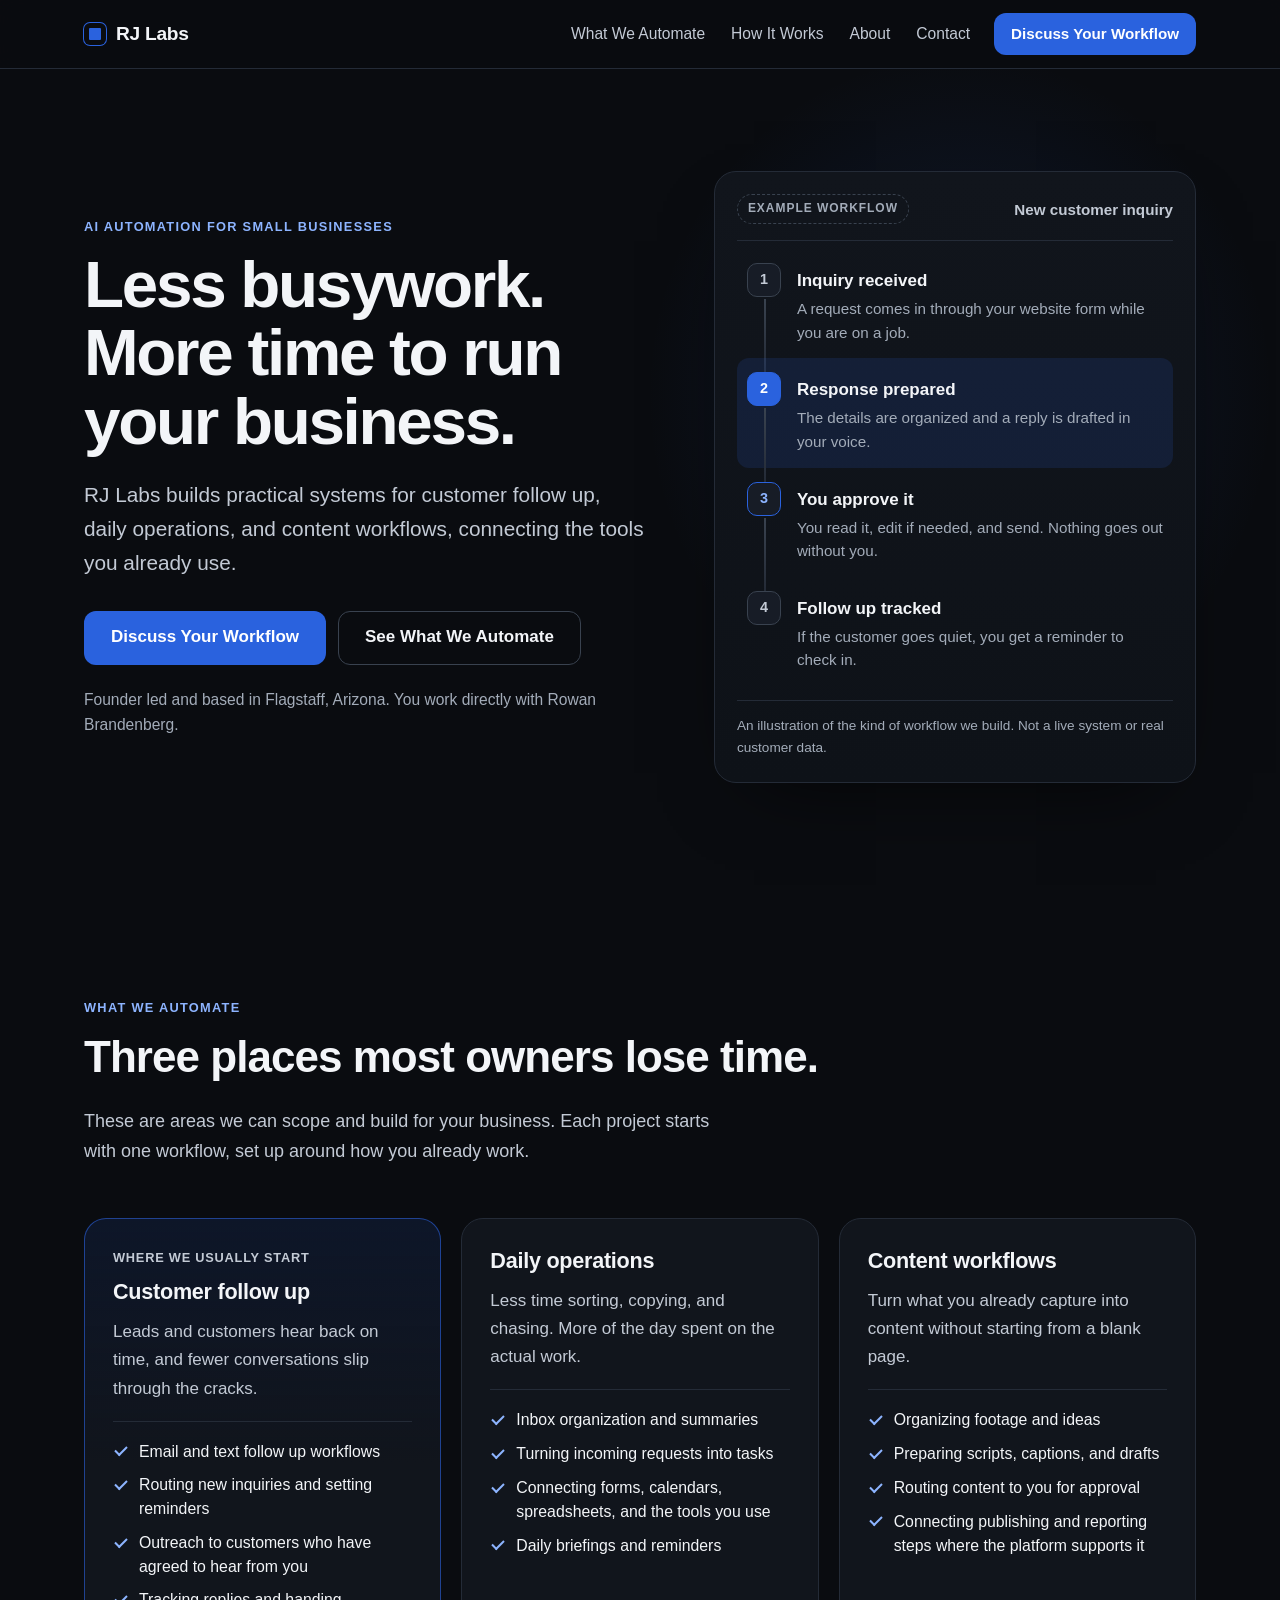
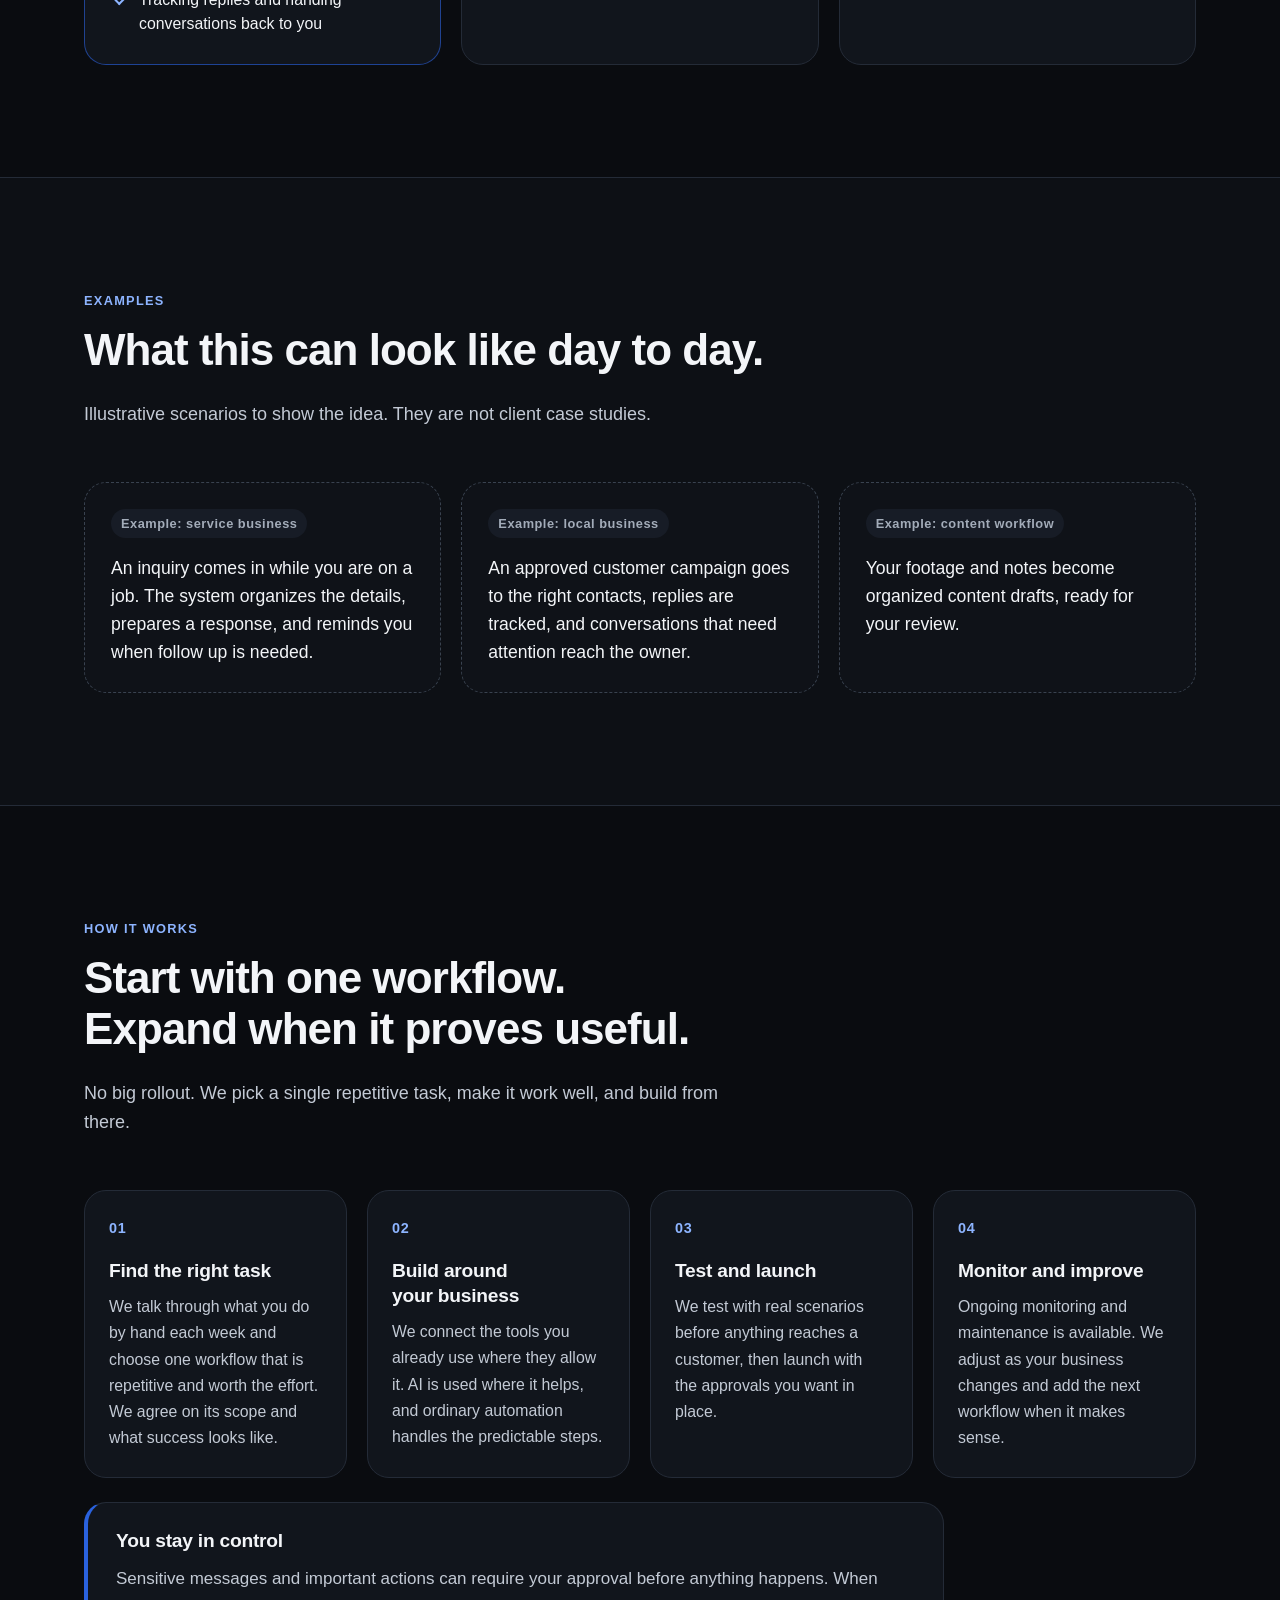
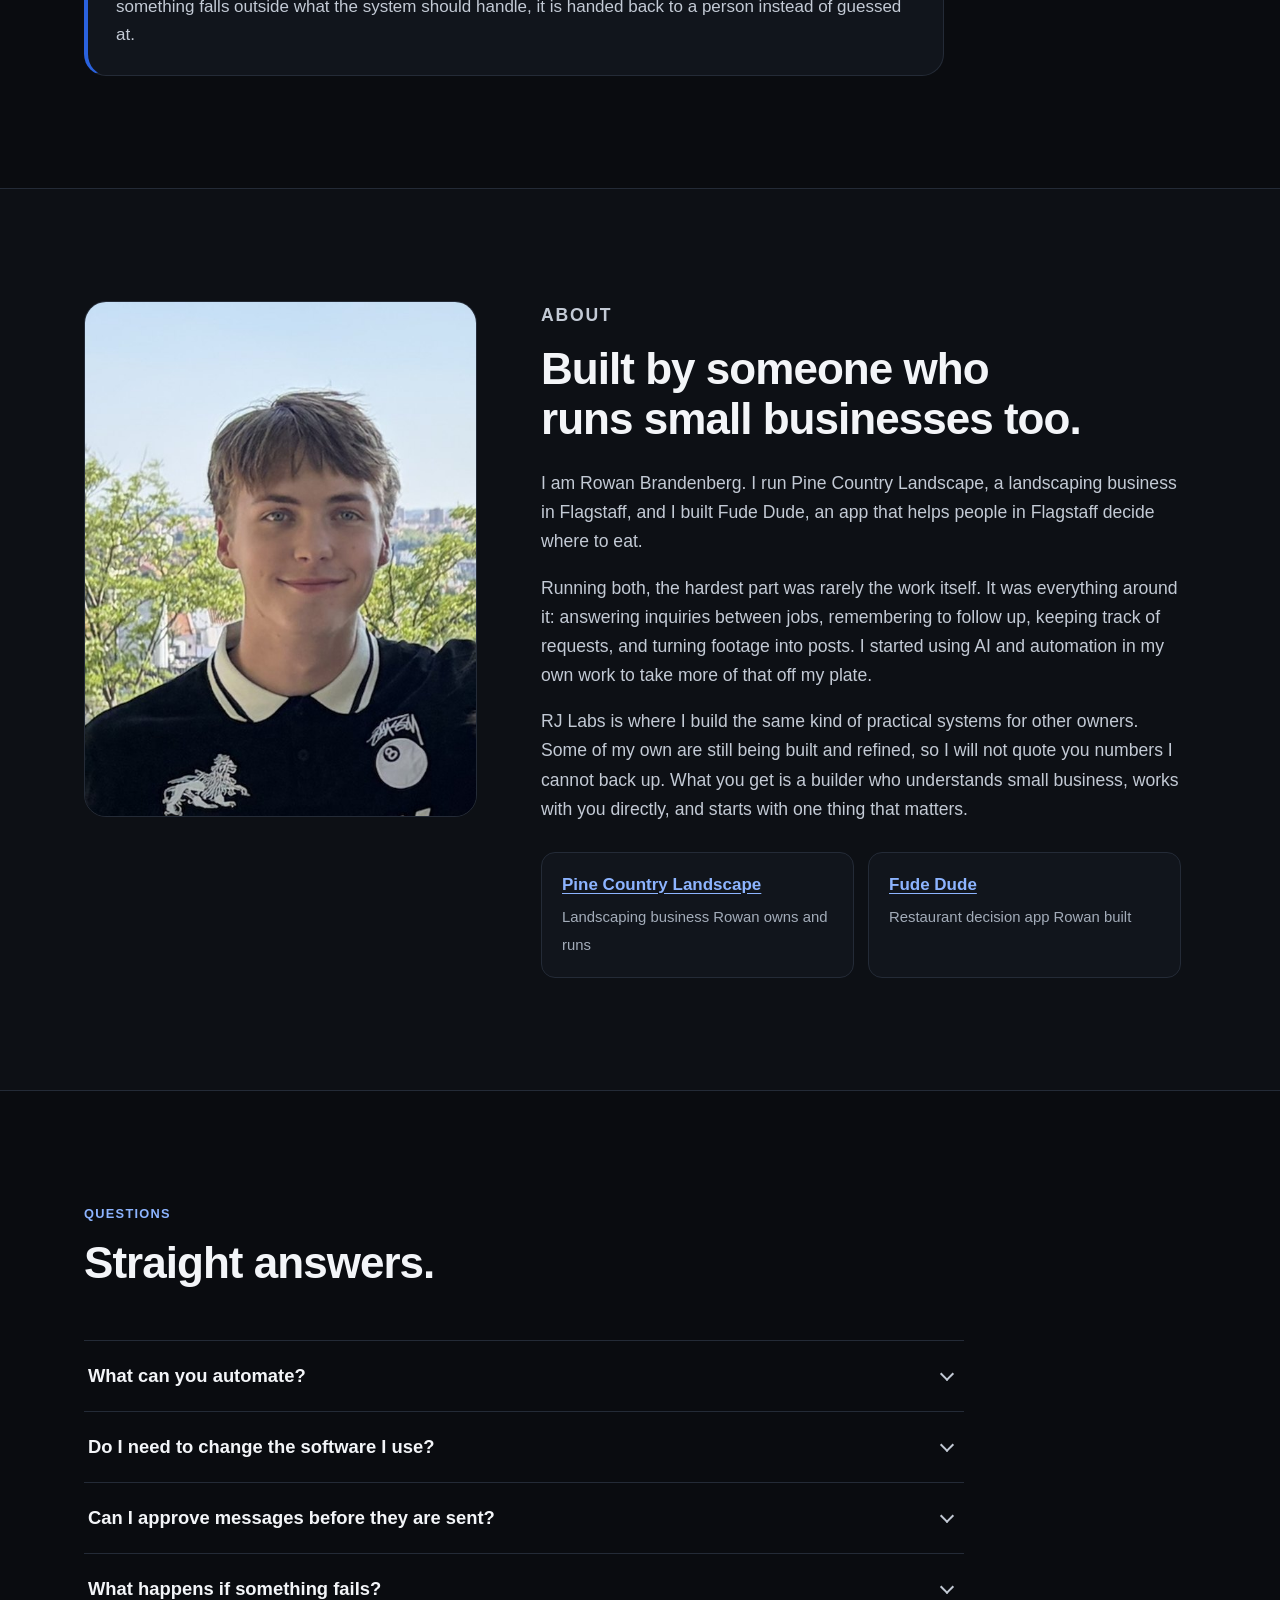
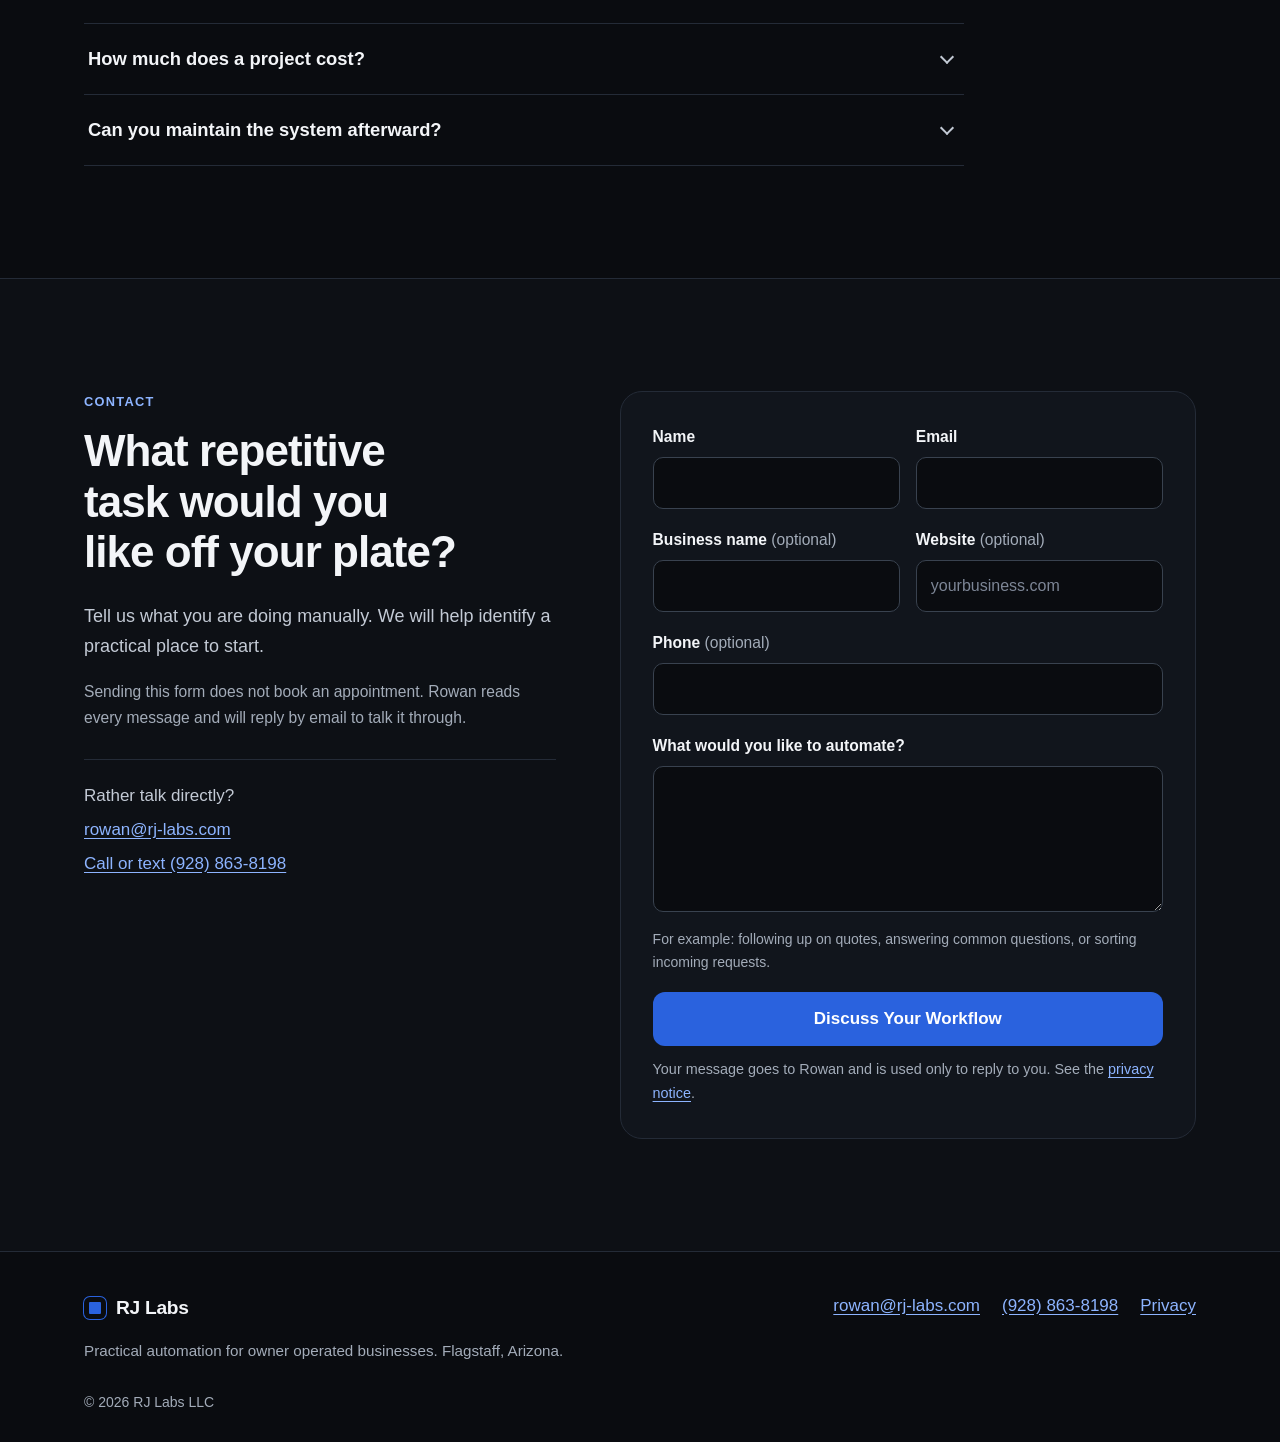
==== commit 83684449: "Reposition RJ Labs as an AI automation business for small businesses Replace the listings and websit" ====
--- a/index.html
+++ b/index.html
@@ -3,21 +3,47 @@
 <head>
   <meta charset="utf-8">
   <meta name="viewport" content="width=device-width, initial-scale=1">
-  <title>RJ Labs | Get your business found correctly on Google and Apple Maps | Flagstaff, AZ</title>
-  <meta name="description" content="RJ Labs fixes your Google and Apple Maps listings and builds simple websites for Flagstaff businesses. Websites from $249 to set up plus $50 a month. Free to look. Call or text 928-863-8198.">
+  <title>RJ Labs | AI automation for small businesses | Flagstaff, AZ</title>
+  <meta name="description" content="RJ Labs builds practical automation for owner operated businesses: customer follow up, daily operations, and content workflows, connected to the tools you already use. Founder led, based in Flagstaff, Arizona.">
+  <link rel="canonical" href="https://rj-labs.com/">
   <meta name="color-scheme" content="dark">
   <meta name="theme-color" content="#0A0C10">
-  <meta property="og:title" content="RJ Labs, Flagstaff">
-  <meta property="og:description" content="Check what the internet is telling your customers about your business. Free, takes about five minutes.">
+  <meta property="og:site_name" content="RJ Labs">
+  <meta property="og:title" content="RJ Labs | Less busywork. More time to run your business.">
+  <meta property="og:description" content="Practical automation for customer follow up, daily operations, and content workflows, built around the tools you already use.">
   <meta property="og:type" content="website">
   <meta property="og:url" content="https://rj-labs.com/">
   <meta property="og:image" content="https://rj-labs.com/assets/og.jpg">
   <meta property="og:image:width" content="1200">
   <meta property="og:image:height" content="630">
+  <meta property="og:image:alt" content="RJ Labs. Less busywork. More time to run your business.">
   <meta name="twitter:card" content="summary_large_image">
+  <meta name="twitter:title" content="RJ Labs | AI automation for small businesses">
+  <meta name="twitter:description" content="Practical automation for customer follow up, daily operations, and content workflows.">
+  <meta name="twitter:image" content="https://rj-labs.com/assets/og.jpg">
   <link rel="icon" href="assets/favicon.svg" type="image/svg+xml">
+  <link rel="apple-touch-icon" href="assets/apple-touch-icon.png">
   <link rel="stylesheet" href="styles.css">
   <script>document.documentElement.className += " js";</script>
+  <script type="application/ld+json">
+  {
+    "@context": "https://schema.org",
+    "@type": "ProfessionalService",
+    "name": "RJ Labs",
+    "legalName": "RJ Labs LLC",
+    "url": "https://rj-labs.com/",
+    "logo": "https://rj-labs.com/assets/apple-touch-icon.png",
+    "image": "https://rj-labs.com/assets/og.jpg",
+    "description": "Practical automation for owner operated small businesses: customer follow up, daily operations, and content workflows.",
+    "email": "rowan@rj-labs.com",
+    "telephone": "+1-928-863-8198",
+    "areaServed": [
+      {"@type": "City", "name": "Flagstaff, Arizona"},
+      {"@type": "State", "name": "Arizona"}
+    ],
+    "founder": {"@type": "Person", "name": "Rowan Brandenberg"}
+  }
+  </script>
 </head>
 <body>
   <a class="skip" href="#main">Skip to main content</a>
@@ -28,350 +54,334 @@
         <span class="brand-mark" aria-hidden="true"></span>
         <span class="brand-name">RJ Labs</span>
       </a>
-      <nav aria-label="Main">
+      <button class="menu-toggle" id="menu-toggle" type="button" aria-expanded="false" aria-controls="site-nav">
+        <span class="menu-icon" aria-hidden="true"></span>
+        <span class="menu-label">Menu</span>
+      </button>
+      <nav class="site-nav" id="site-nav" aria-label="Main">
         <ul class="nav">
-          <li class="nav-hide-sm"><a href="#check">Check your business</a></li>
-          <li><a href="#prices">Prices</a></li>
-          <li class="nav-hide-sm"><a href="#how-we-work">How we work</a></li>
-          <li><a class="nav-call" href="tel:+19288638198">(928) 863-8198</a></li>
-          <li><a class="nav-cta" href="#contact">Contact</a></li>
+          <li><a href="#automate">What We Automate</a></li>
+          <li><a href="#how">How It Works</a></li>
+          <li><a href="#about">About</a></li>
+          <li><a href="#contact">Contact</a></li>
         </ul>
+        <a class="btn btn-primary btn-sm nav-cta" href="#contact" data-cta="header">Discuss Your Workflow</a>
       </nav>
     </div>
   </header>
 
   <main id="main">
-    <!-- 1. Hero -->
-    <section class="hero" id="top">
-      <div class="wrap">
-        <p class="eyebrow">Flagstaff, Arizona</p>
-        <h1>When people look up your business, we make sure they find the right thing.</h1>
-        <p class="lede">We fix your Google and Apple Maps listings, build simple websites, and keep it all correct, so customers who search for you actually find you.</p>
-        <div class="hero-actions">
-          <a class="btn btn-primary btn-lg" href="#check">Check your business, free</a>
-          <a class="btn btn-quiet btn-lg" href="#prices">See prices</a>
-        </div>
-        <p class="hero-note">Takes about five minutes. You look with your own eyes. Nothing is sent to us unless you choose to send it.</p>
-        <p class="hero-owner">Run by <strong>Rowan Brandenberg</strong>, in Flagstaff. Call or text <a class="text-link" href="tel:+19288638198">(928) 863-8198</a>.</p>
-        <ul class="promise-strip" aria-label="Our promises">
-          <li>Everything stays in your name</li>
-          <li>We never ask for your passwords</li>
-          <li>Checking is free, no obligation</li>
-        </ul>
-      </div>
-    </section>
-
-    <!-- Owner -->
-    <section class="section section-owner" aria-labelledby="owner-title">
-      <div class="wrap owner-card">
-        <img class="owner-photo" src="assets/rowan.jpg" width="560" height="736" alt="Rowan Brandenberg, owner of RJ Labs in Flagstaff">
-        <div class="owner-text">
-          <h2 id="owner-title">Hi, I am Rowan.</h2>
-          <p>I run RJ Labs here in Flagstaff. I am the person who answers the phone, reads your email, and sits down with you. There is no call center and no account manager. Just me.</p>
-          <p class="owner-actions">
-            <a class="btn btn-secondary" href="tel:+19288638198">Call or text (928) 863-8198</a>
-            <a class="btn btn-quiet" href="mailto:rowan@rj-labs.com">Email me</a>
-          </p>
-        </div>
-      </div>
-    </section>
-
-    <!-- 2. The tool -->
-    <section class="section section-tool" id="check" aria-labelledby="check-title">
+    <!-- Hero -->
+    <section class="hero" id="top" aria-labelledby="hero-title">
+      <div class="wrap hero-grid">
+        <div class="hero-copy">
+          <p class="eyebrow">AI automation for small businesses</p>
+          <h1 id="hero-title">Less busywork. More time to run your business.</h1>
+          <p class="lede">RJ Labs builds practical systems for customer follow up, daily operations, and content workflows, connecting the tools you already use.</p>
+          <div class="hero-actions">
+            <a class="btn btn-primary btn-lg" href="#contact" data-cta="hero">Discuss Your Workflow</a>
+            <a class="btn btn-quiet btn-lg" href="#automate">See What We Automate</a>
+          </div>
+          <p class="hero-note">Founder led and based in Flagstaff, Arizona. You work directly with Rowan Brandenberg.</p>
+        </div>
+
+        <figure class="flow" aria-labelledby="flow-caption">
+          <div class="flow-head">
+            <span class="flow-tag">Example workflow</span>
+            <span class="flow-title">New customer inquiry</span>
+          </div>
+          <ol class="flow-steps">
+            <li class="flow-step" style="--i:0">
+              <span class="flow-dot" aria-hidden="true">1</span>
+              <div>
+                <p class="flow-step-title">Inquiry received</p>
+                <p class="flow-step-text">A request comes in through your website form while you are on a job.</p>
+              </div>
+            </li>
+            <li class="flow-step" style="--i:1">
+              <span class="flow-dot" aria-hidden="true">2</span>
+              <div>
+                <p class="flow-step-title">Response prepared</p>
+                <p class="flow-step-text">The details are organized and a reply is drafted in your voice.</p>
+              </div>
+            </li>
+            <li class="flow-step flow-step-owner" style="--i:2">
+              <span class="flow-dot" aria-hidden="true">3</span>
+              <div>
+                <p class="flow-step-title">You approve it</p>
+                <p class="flow-step-text">You read it, edit if needed, and send. Nothing goes out without you.</p>
+              </div>
+            </li>
+            <li class="flow-step" style="--i:3">
+              <span class="flow-dot" aria-hidden="true">4</span>
+              <div>
+                <p class="flow-step-title">Follow up tracked</p>
+                <p class="flow-step-text">If the customer goes quiet, you get a reminder to check in.</p>
+              </div>
+            </li>
+          </ol>
+          <figcaption id="flow-caption" class="flow-caption">An illustration of the kind of workflow we build. Not a live system or real customer data.</figcaption>
+        </figure>
+      </div>
+    </section>
+
+    <!-- What we automate -->
+    <section class="section" id="automate" aria-labelledby="automate-title">
       <div class="wrap">
         <div class="section-head">
-          <p class="eyebrow">Free check</p>
-          <h2 id="check-title">What are people finding when they look you up?</h2>
-          <p class="section-sub">We open a few searches for you. You look, and answer a simple question about each one. At the end you get a plain summary of what, if anything, needs fixing.</p>
-        </div>
-
-        <div class="tool-layout">
-        <div class="tool" id="tool" data-state="start">
-          <noscript>
-            <div class="tool-panel">
-              <p class="q-lead">This check needs JavaScript turned on in your browser. You can also just email us your business name at <a href="mailto:rowan@rj-labs.com">rowan@rj-labs.com</a> and we will check it for you, free.</p>
-            </div>
-          </noscript>
-
-          <!-- Start screen -->
-          <form class="tool-panel" id="tool-start" hidden novalidate>
-            <h3 class="q-title" tabindex="-1">Let's start with your business.</h3>
-            <p class="q-lead">Use the name customers know you by. You do not need to know your website address.</p>
-            <div class="field">
-              <label for="biz-name">Business name</label>
-              <input id="biz-name" name="biz-name" type="text" autocomplete="organization" placeholder="For example, Mountain View Diner" required>
-            </div>
-            <div class="field">
-              <label for="biz-town">Town</label>
-              <input id="biz-town" name="biz-town" type="text" autocomplete="address-level2" placeholder="For example, Flagstaff AZ" required>
-            </div>
-            <p class="field-error" id="start-error" role="alert" hidden>Please type your business name and town so we can open the right searches.</p>
-            <button class="btn btn-primary btn-lg btn-block" type="submit">Start the check</button>
-            <p class="fine">Nothing you type here is sent anywhere. It stays on your screen.</p>
-          </form>
-
-          <!-- Question screen -->
-          <div class="tool-panel" id="tool-question" hidden>
-            <div class="progress" aria-hidden="true"><span class="progress-bar" id="progress-bar"></span></div>
-            <p class="step-label" id="step-label">Step 1 of 6</p>
-            <h3 class="q-title" id="q-title" tabindex="-1"></h3>
-            <p class="q-lead" id="q-lead"></p>
-            <p class="q-open" id="q-open-wrap">
-              <a class="btn btn-secondary btn-block" id="q-open" href="#" target="_blank" rel="noopener noreferrer"></a>
-            </p>
-            <p class="q-tip" id="q-tip"></p>
-            <p class="q-ask" id="q-ask"></p>
-            <div class="answers" id="answers" role="group" aria-labelledby="q-ask"></div>
-            <button class="btn-back" id="btn-back" type="button">Back</button>
-          </div>
-
-          <!-- Result screen -->
-          <div class="tool-panel" id="tool-result" hidden aria-live="polite">
-            <h3 class="q-title result-title" id="result-title" tabindex="-1"></h3>
-            <p class="q-lead" id="result-lead"></p>
-            <ul class="findings" id="findings"></ul>
-            <div id="unsure-wrap" hidden>
-              <h4 class="findings-head">Worth a second look</h4>
-              <ul class="findings findings-unsure" id="unsure"></ul>
-            </div>
-            <div class="result-cta" id="result-cta" hidden>
-              <p class="result-cta-title">Want us to fix these for you? Free to look.</p>
-              <p class="fine">Leave your name and number and what you found goes straight to Rowan. Nothing else is sent.</p>
-              <form id="result-form" novalidate>
-                <div class="field">
-                  <label for="r-name">Your name</label>
-                  <input id="r-name" type="text" autocomplete="name" required>
-                </div>
-                <div class="field">
-                  <label for="r-phone">Best phone number</label>
-                  <input id="r-phone" type="tel" autocomplete="tel" required>
-                </div>
-                <div class="field">
-                  <label for="r-email">Email <span class="opt">(optional)</span></label>
-                  <input id="r-email" type="email" autocomplete="email">
-                </div>
-                <p class="hp-field"><label>Leave this empty<input id="r-hp" type="text" tabindex="-1" autocomplete="off"></label></p>
-                <p class="field-error" id="result-error" role="alert" hidden>Please add your name and a phone number.</p>
-                <button class="btn btn-primary btn-lg btn-block" type="submit">Send this to Rowan</button>
-              </form>
-              <p class="send-status" id="result-status" role="status"></p>
-              <p class="fine">Rather talk? Call or text <a href="tel:+19288638198">(928) 863-8198</a>, or email <a href="mailto:rowan@rj-labs.com">rowan@rj-labs.com</a>.</p>
-            </div>
-            <div class="result-clean" id="result-clean" hidden>
-              <p>You do not need anything from us. If something changes, like new hours or a new phone number, you can run this check again any time.</p>
-            </div>
-            <div class="result-actions">
-              <button class="btn-back" id="btn-restart" type="button">Start over</button>
-              <button class="btn-back" id="btn-result-back" type="button">Change my last answer</button>
-            </div>
-          </div>
-        </div>
-
-        <aside class="tool-aside" aria-label="What the check covers">
-          <h3>What you will look at</h3>
-          <ol class="aside-list">
-            <li>Whether Google shows your business</li>
-            <li>Your address and phone number on Google Maps</li>
-            <li>Your hours on Google Maps</li>
-            <li>Where your Website button takes people</li>
-            <li>Apple Maps, which iPhones use</li>
-            <li>Whether anyone replies to your reviews</li>
-          </ol>
-          <p class="fine">You do the looking, on your own screen. We never see your answers unless you email them to us.</p>
-        </aside>
-        </div>
-
-        <!-- Optional lead path -->
-        <div class="lead-alt">
-          <div>
-            <h3>Rather we just check it for you?</h3>
-            <p>Email us your business name and town. Rowan will look and write back with what he finds. Free, and no obligation.</p>
-          </div>
-          <div class="lead-actions">
-            <a class="btn btn-secondary btn-block" id="lead-jump" href="#contact">Ask us to check it</a>
-            <p class="fine">Or call or text <a href="tel:+19288638198">(928) 863-8198</a>.</p>
-          </div>
-        </div>
-      </div>
-    </section>
-
-    <!-- 3. Why this matters -->
-    <section class="section" id="why" aria-labelledby="why-title">
+          <p class="eyebrow">What we automate</p>
+          <h2 id="automate-title">Three places most owners lose time.</h2>
+          <p class="section-sub">These are areas we can scope and build for your business. Each project starts with one workflow, set up around how you already work.</p>
+        </div>
+        <div class="service-grid">
+          <article class="service service-lead reveal">
+            <p class="service-kicker">Where we usually start</p>
+            <h3>Customer follow up</h3>
+            <p>Leads and customers hear back on time, and fewer conversations slip through the cracks.</p>
+            <ul class="ticks">
+              <li>Email and text follow up workflows</li>
+              <li>Routing new inquiries and setting reminders</li>
+              <li>Outreach to customers who have agreed to hear from you</li>
+              <li>Tracking replies and handing conversations back to you</li>
+            </ul>
+          </article>
+          <article class="service reveal">
+            <h3>Daily operations</h3>
+            <p>Less time sorting, copying, and chasing. More of the day spent on the actual work.</p>
+            <ul class="ticks">
+              <li>Inbox organization and summaries</li>
+              <li>Turning incoming requests into tasks</li>
+              <li>Connecting forms, calendars, spreadsheets, and the tools you use</li>
+              <li>Daily briefings and reminders</li>
+            </ul>
+          </article>
+          <article class="service reveal">
+            <h3>Content workflows</h3>
+            <p>Turn what you already capture into content without starting from a blank page.</p>
+            <ul class="ticks">
+              <li>Organizing footage and ideas</li>
+              <li>Preparing scripts, captions, and drafts</li>
+              <li>Routing content to you for approval</li>
+              <li>Connecting publishing and reporting steps where the platform supports it</li>
+            </ul>
+          </article>
+        </div>
+      </div>
+    </section>
+
+    <!-- Examples -->
+    <section class="section section-alt" id="examples" aria-labelledby="examples-title">
       <div class="wrap">
         <div class="section-head">
-          <p class="eyebrow">Why this matters</p>
-          <h2 id="why-title">People look you up before they walk in. If what they find is wrong, some of them go somewhere else.</h2>
-          <p class="section-sub">And you would not hear about it. A customer who picks another place does not call to tell you why.</p>
-        </div>
-        <div class="cards cards-3">
-          <article class="card reveal">
-            <h3>Your listing is the first thing they see</h3>
-            <p>When someone searches your name, Google and Apple Maps show a box with your hours, phone number, and directions. That box comes up before your website does.</p>
-          </article>
-          <article class="card reveal">
-            <h3>Google and Apple are separate</h3>
-            <p>iPhones come with Apple Maps. Fixing your Google listing does nothing for Apple Maps, and fixing Apple does nothing for Google. Each one has to be checked on its own.</p>
-          </article>
-          <article class="card reveal">
-            <h3>If nobody is watching it, it can change</h3>
-            <p>Google lets the public suggest changes to a business listing, like new hours or a different website link. If you do not control your listing, those changes can go live without you knowing.</p>
-          </article>
-        </div>
-        <figure class="example reveal">
-          <p class="example-label">A real example from Flagstaff</p>
-          <blockquote>
-            <p>A local restaurant's Google listing had a Website button that sent customers to a gambling site instead of the restaurant's own page.</p>
-          </blockquote>
-          <img class="example-shot" src="assets/hijacked-website-button.jpg" width="1000" height="373" loading="lazy" alt="Screenshot of a phone browser opened from a map listing, showing a gambling website address instead of the restaurant's own website">
-          <figcaption>We keep other businesses' names private. The Website button step in the free check above is how you would catch this on your own listing.</figcaption>
-        </figure>
-      </div>
-    </section>
-
-    <!-- 4. Portfolio -->
-    <section class="section" id="work" aria-labelledby="work-title">
+          <p class="eyebrow">Examples</p>
+          <h2 id="examples-title">What this can look like day to day.</h2>
+          <p class="section-sub">Illustrative scenarios to show the idea. They are not client case studies.</p>
+        </div>
+        <div class="example-grid">
+          <article class="example reveal">
+            <p class="example-tag">Example: service business</p>
+            <p class="example-text">An inquiry comes in while you are on a job. The system organizes the details, prepares a response, and reminds you when follow up is needed.</p>
+          </article>
+          <article class="example reveal">
+            <p class="example-tag">Example: local business</p>
+            <p class="example-text">An approved customer campaign goes to the right contacts, replies are tracked, and conversations that need attention reach the owner.</p>
+          </article>
+          <article class="example reveal">
+            <p class="example-tag">Example: content workflow</p>
+            <p class="example-text">Your footage and notes become organized content drafts, ready for your review.</p>
+          </article>
+        </div>
+      </div>
+    </section>
+
+    <!-- How it works -->
+    <section class="section" id="how" aria-labelledby="how-title">
+      <span id="how-we-work" class="anchor-alias" aria-hidden="true"></span>
       <div class="wrap">
         <div class="section-head">
-          <p class="eyebrow">Our work</p>
-          <h2 id="work-title">Work you can click on.</h2>
-          <p class="section-sub">Real screenshots of live sites, not mockups. One is a local business we built for. One is our own app.</p>
-        </div>
-        <div class="work-grid">
-          <article class="work reveal">
-            <a class="work-shot" href="https://pinecountrylandscape.com/" target="_blank" rel="noopener">
-              <img src="assets/portfolio/pine-country.jpg" width="1200" height="750" loading="lazy" alt="Screenshot of the Pine Country Landscape website home page">
-            </a>
-            <div class="work-body">
-              <h3>Pine Country Landscape</h3>
-              <p>Website for a Flagstaff yard care and snow removal business.</p>
-              <a class="text-link" href="https://pinecountrylandscape.com/" target="_blank" rel="noopener">pinecountrylandscape.com<span class="sr-only"> (opens in a new tab)</span></a>
-            </div>
-          </article>
-          <article class="work reveal">
-            <a class="work-shot" href="https://fude-dude.com/" target="_blank" rel="noopener">
-              <img src="assets/portfolio/fude-dude.jpg" width="1200" height="750" loading="lazy" alt="Screenshot of the Fude Dude website home page">
-            </a>
-            <div class="work-body">
-              <h3>Fude Dude</h3>
-              <p>Our own app for deciding where to eat in Flagstaff. Built and run by RJ Labs.</p>
-              <a class="text-link" href="https://fude-dude.com/" target="_blank" rel="noopener">fude-dude.com<span class="sr-only"> (opens in a new tab)</span></a>
-            </div>
-          </article>
-        </div>
-      </div>
-    </section>
-
-    <!-- 5. Services and prices -->
-    <section class="section" id="prices" aria-labelledby="prices-title">
-      <div class="wrap">
-        <div class="section-head">
-          <p class="eyebrow">What we do, and what it costs</p>
-          <h2 id="prices-title">Prices are right here. No sales call to find out.</h2>
-        </div>
-        <div class="price-grid">
-          <article class="price reveal">
-            <h3>Fixing your Google and Apple Maps listings</h3>
-            <p class="amount">Free</p>
-            <p>We get your hours, phone number, address, and website link right on both, and make sure you are the one in control of them.</p>
-            <p class="note"><strong>Why free?</strong> It is the easiest way for you to see how we work, with nothing to lose. If you want a website later, we are here. If not, you keep the fixes.</p>
-          </article>
-          <article class="price price-feature reveal">
-            <h3>Your website, built and looked after</h3>
-            <p class="amount">$249 <span class="amount-plus">to set up, then $50 a month</span></p>
-            <p>A clean website with the pages your business needs, on your own web address.</p>
-            <p><strong>The $50 a month covers:</strong> changes whenever you need them, keeping your Google and Apple Maps listings correct, keeping the site online, and a real person to call.</p>
-            <p class="note">Month to month. No contract, and you can stop any time. Everything stays in your name.</p>
-          </article>
-          <article class="price reveal">
-            <h3>Website plus booking and texting</h3>
-            <p class="amount">$500 <span class="amount-plus">to set up, then $75 a month</span></p>
-            <p>Everything above, plus a button that lets customers text you or book a time themselves, so you are not playing phone tag.</p>
-            <p>Bookings land on your phone and your calendar. We set it up and keep it running.</p>
-          </article>
-        </div>
-        <p class="fine price-fine">Your web address (like yourbusiness.com) is a yearly fee, usually around $10 to $20, that you pay directly to the company you got it from, in your own name. We never buy it for you or hold it for you.</p>
-        <p class="fine price-fine">Not sure which one you need? Call or text <a class="text-link" href="tel:+19288638198">(928) 863-8198</a> and we will tell you straight, even if the answer is that you do not need us yet.</p>
-      </div>
-    </section>
-
-    <!-- 6. Trust -->
-    <section class="section section-trust" id="how-we-work" aria-labelledby="trust-title">
-      <div class="wrap">
-        <div class="section-head">
-          <p class="eyebrow">How we work</p>
-          <h2 id="trust-title">If someone calls saying your website has a problem, be careful. Here is how we work instead.</h2>
-        </div>
-        <ol class="trust-list">
-          <li class="trust reveal">
-            <h3>Everything stays in your name.</h3>
-            <p>Your web address, your Google listing, your Apple Maps listing, your accounts, and your card are all in your name. RJ Labs never owns your web address. If you stop working with us, you keep all of it.</p>
+          <p class="eyebrow">How it works</p>
+          <h2 id="how-title">Start with one workflow. Expand when it proves useful.</h2>
+          <p class="section-sub">No big rollout. We pick a single repetitive task, make it work well, and build from there.</p>
+        </div>
+        <ol class="steps">
+          <li class="step reveal">
+            <span class="step-num" aria-hidden="true">01</span>
+            <h3>Find the right task</h3>
+            <p>We talk through what you do by hand each week and choose one workflow that is repetitive and worth the effort. We agree on its scope and what success looks like.</p>
           </li>
-          <li class="trust reveal">
-            <h3>We never ask for your passwords.</h3>
-            <p>Google and Apple both let you give someone access to your listing from your own account. Google calls this adding a manager. You can take that access away whenever you want. That is how we get in. If anyone asks you for a password, say no.</p>
+          <li class="step reveal">
+            <span class="step-num" aria-hidden="true">02</span>
+            <h3>Build around your business</h3>
+            <p>We connect the tools you already use where they allow it. AI is used where it helps, and ordinary automation handles the predictable steps.</p>
           </li>
-          <li class="trust reveal">
-            <h3>We are local, in Flagstaff. We will meet you in person.</h3>
-            <p>At your shop, over coffee, wherever is easy. You will know exactly who you are dealing with.</p>
+          <li class="step reveal">
+            <span class="step-num" aria-hidden="true">03</span>
+            <h3>Test and launch</h3>
+            <p>We test with real scenarios before anything reaches a customer, then launch with the approvals you want in place.</p>
           </li>
-          <li class="trust reveal">
-            <h3>Checking your listings is free. No obligation.</h3>
-            <p>We will tell you what we find. If everything looks fine, we will say so and that is the end of it.</p>
+          <li class="step reveal">
+            <span class="step-num" aria-hidden="true">04</span>
+            <h3>Monitor and improve</h3>
+            <p>Ongoing monitoring and maintenance is available. We adjust as your business changes and add the next workflow when it makes sense.</p>
           </li>
         </ol>
-        <div class="honest reveal">
-          <h3>What we do not do</h3>
-          <p>We build websites and fix listings. We are not a computer security company. If you think someone has broken into your website itself, you need a website security specialist, and we will tell you that up front rather than guess. Two well known ones are <a class="text-link" href="https://sucuri.net/" target="_blank" rel="noopener">Sucuri</a> and <a class="text-link" href="https://www.wordfence.com/" target="_blank" rel="noopener">Wordfence</a>.</p>
-        </div>
-      </div>
-    </section>
-
-    <!-- 7. Contact -->
+        <div class="control reveal">
+          <h3>You stay in control</h3>
+          <p>Sensitive messages and important actions can require your approval before anything happens. When something falls outside what the system should handle, it is handed back to a person instead of guessed at.</p>
+        </div>
+      </div>
+    </section>
+
+    <!-- About -->
+    <section class="section section-alt" id="about" aria-labelledby="about-title">
+      <div class="wrap about-grid">
+        <img class="about-photo" src="assets/rowan.jpg" width="560" height="736" loading="lazy" alt="Rowan Brandenberg, founder of RJ Labs">
+        <div class="about-text">
+          <p class="eyebrow">About</p>
+          <h2 id="about-title">Built by someone who runs small businesses too.</h2>
+          <p>I am Rowan Brandenberg. I run Pine Country Landscape, a landscaping business in Flagstaff, and I built Fude Dude, an app that helps people in Flagstaff decide where to eat.</p>
+          <p>Running both, the hardest part was rarely the work itself. It was everything around it: answering inquiries between jobs, remembering to follow up, keeping track of requests, and turning footage into posts. I started using AI and automation in my own work to take more of that off my plate.</p>
+          <p>RJ Labs is where I build the same kind of practical systems for other owners. Some of my own are still being built and refined, so I will not quote you numbers I cannot back up. What you get is a builder who understands small business, works with you directly, and starts with one thing that matters.</p>
+          <ul class="ventures" aria-label="Businesses Rowan runs">
+            <li>
+              <a href="https://pinecountrylandscape.com/" target="_blank" rel="noopener">Pine Country Landscape<span class="sr-only"> (opens in a new tab)</span></a>
+              <span>Landscaping business Rowan owns and runs</span>
+            </li>
+            <li>
+              <a href="https://fude-dude.com/" target="_blank" rel="noopener">Fude Dude<span class="sr-only"> (opens in a new tab)</span></a>
+              <span>Restaurant decision app Rowan built</span>
+            </li>
+          </ul>
+        </div>
+      </div>
+    </section>
+
+    <!-- FAQ -->
+    <section class="section" id="faq" aria-labelledby="faq-title">
+      <span id="prices" class="anchor-alias" aria-hidden="true"></span>
+      <div class="wrap faq-wrap">
+        <div class="section-head">
+          <p class="eyebrow">Questions</p>
+          <h2 id="faq-title">Straight answers.</h2>
+        </div>
+        <div class="faq">
+          <details>
+            <summary>What can you automate?</summary>
+            <div class="faq-body">
+              <p>Repetitive work that follows a pattern: following up with leads and customers, routing inquiries, organizing your inbox, turning requests into tasks, reminders and daily briefings, and preparing content drafts. Whether a specific task is a good fit depends on the tools involved and how predictable it is. Some things are better left to a person, and we will tell you when that is the case.</p>
+            </div>
+          </details>
+          <details>
+            <summary>Do I need to change the software I use?</summary>
+            <div class="faq-body">
+              <p>Usually not. We try to build around the tools you already have. Compatibility depends on what those tools allow other software to connect to. If something cannot be connected cleanly, we will explain the options during scoping before you commit to anything.</p>
+            </div>
+          </details>
+          <details>
+            <summary>Can I approve messages before they are sent?</summary>
+            <div class="faq-body">
+              <p>Yes. Customer messages and important actions can be set up to wait for your approval. Many owners start that way and only loosen it for routine steps once they trust how the system behaves.</p>
+            </div>
+          </details>
+          <details>
+            <summary>What happens if something fails?</summary>
+            <div class="faq-body">
+              <p>Systems are designed so that when a step cannot be completed or a situation is unclear, the item is handed back to a person rather than guessed at. How the system is monitored, and how problems are reported and fixed, is defined in your engagement. No automation is perfect, which is why important steps can require your approval.</p>
+            </div>
+          </details>
+          <details id="faq-cost">
+            <summary>How much does a project cost?</summary>
+            <div class="faq-body">
+              <p>Every project is scoped individually, because the work depends on the workflow and the tools involved. You will get a written scope and a quote before any work starts. Some workflows also have running costs, such as software subscriptions or text messaging usage. We explain those during scoping so there are no surprises.</p>
+            </div>
+          </details>
+          <details>
+            <summary>Can you maintain the system afterward?</summary>
+            <div class="faq-body">
+              <p>Yes. Ongoing monitoring and maintenance is available after launch. What is covered and how quickly issues are handled is written into the agreement, so you know exactly what to expect.</p>
+            </div>
+          </details>
+        </div>
+      </div>
+    </section>
+
+    <!-- Contact -->
     <section class="section section-contact" id="contact" aria-labelledby="contact-title">
+      <span id="check" class="anchor-alias" aria-hidden="true"></span>
       <div class="wrap contact-grid">
-        <div>
+        <div class="contact-copy">
           <p class="eyebrow">Contact</p>
-          <h2 id="contact-title">Tell us what you need. Email is easiest.</h2>
-          <p class="section-sub">Call, text, or email. Tell me about your business and what is bothering you, and I will get back to you.</p>
-          <a class="btn btn-primary btn-lg contact-phone" href="tel:+19288638198">Call or text (928) 863-8198</a>
-          <a class="btn btn-secondary btn-lg contact-mail" href="mailto:rowan@rj-labs.com?subject=Question%20for%20RJ%20Labs">Email rowan@rj-labs.com</a>
-          <p class="contact-call"><strong>Rowan Brandenberg</strong>, RJ Labs. Flagstaff, Arizona.</p>
-        </div>
-        <form class="contact-form" id="contact-form" novalidate>
-          <div class="field">
-            <label for="c-name">Your name</label>
-            <input id="c-name" type="text" autocomplete="name" required>
+          <h2 id="contact-title">What repetitive task would you like off your plate?</h2>
+          <p class="section-sub">Tell us what you are doing manually. We will help identify a practical place to start.</p>
+          <p class="contact-note">Sending this form does not book an appointment. Rowan reads every message and will reply by email to talk it through.</p>
+          <div class="contact-alt">
+            <p>Rather talk directly?</p>
+            <p><a class="text-link" href="mailto:rowan@rj-labs.com?subject=Automation%20question">rowan@rj-labs.com</a></p>
+            <p><a class="text-link" href="tel:+19288638198">Call or text (928) 863-8198</a></p>
           </div>
-          <div class="field">
-            <label for="c-biz">Business name</label>
-            <input id="c-biz" type="text" autocomplete="organization">
-          </div>
-          <div class="field">
-            <label for="c-phone">Best phone number</label>
-            <input id="c-phone" type="tel" autocomplete="tel" required>
-          </div>
-          <div class="field">
-            <label for="c-email">Email <span class="opt">(optional)</span></label>
-            <input id="c-email" type="email" autocomplete="email">
-          </div>
-          <div class="field">
-            <label for="c-msg">What do you need help with?</label>
-            <textarea id="c-msg" rows="5" required></textarea>
-          </div>
-          <p class="hp-field"><label>Leave this empty<input id="c-hp" type="text" tabindex="-1" autocomplete="off"></label></p>
-          <p class="field-error" id="contact-error" role="alert" hidden>Please add your name, a phone number, and a few words about what you need.</p>
-          <button class="btn btn-primary btn-block" type="submit">Send it to Rowan</button>
-          <p class="fine">Goes straight to Rowan. Your details are not sold or shared, ever.</p>
-        </form>
-        <p class="send-status" id="contact-status" role="status"></p>
+        </div>
+
+        <div class="contact-panel">
+          <form class="contact-form" id="contact-form" novalidate>
+            <div class="field-row">
+              <div class="field">
+                <label for="c-name">Name</label>
+                <input id="c-name" name="name" type="text" autocomplete="name" maxlength="100" required aria-describedby="c-name-err">
+                <p class="field-error" id="c-name-err" hidden>Please add your name.</p>
+              </div>
+              <div class="field">
+                <label for="c-email">Email</label>
+                <input id="c-email" name="email" type="email" autocomplete="email" maxlength="200" required aria-describedby="c-email-err">
+                <p class="field-error" id="c-email-err" hidden>Please add an email address we can reply to.</p>
+              </div>
+            </div>
+            <div class="field-row">
+              <div class="field">
+                <label for="c-biz">Business name <span class="opt">(optional)</span></label>
+                <input id="c-biz" name="business" type="text" autocomplete="organization" maxlength="150">
+              </div>
+              <div class="field">
+                <label for="c-site">Website <span class="opt">(optional)</span></label>
+                <input id="c-site" name="website" type="text" inputmode="url" autocomplete="url" maxlength="200" placeholder="yourbusiness.com">
+              </div>
+            </div>
+            <div class="field">
+              <label for="c-phone">Phone <span class="opt">(optional)</span></label>
+              <input id="c-phone" name="phone" type="tel" autocomplete="tel" maxlength="40">
+            </div>
+            <div class="field">
+              <label for="c-msg">What would you like to automate?</label>
+              <textarea id="c-msg" name="message" rows="5" maxlength="4000" required aria-describedby="c-msg-hint c-msg-err"></textarea>
+              <p class="field-hint" id="c-msg-hint">For example: following up on quotes, answering common questions, or sorting incoming requests.</p>
+              <p class="field-error" id="c-msg-err" hidden>Please tell us a little about the task.</p>
+            </div>
+            <p class="hp-field" aria-hidden="true"><label>Leave this empty<input id="c-hp" name="company_url" type="text" tabindex="-1" autocomplete="off"></label></p>
+            <button class="btn btn-primary btn-lg btn-block" type="submit">Discuss Your Workflow</button>
+            <p class="fine">Your message goes to Rowan and is used only to reply to you. See the <a class="text-link" href="privacy.html">privacy notice</a>.</p>
+          </form>
+          <div class="send-status" id="contact-status" role="status" aria-live="polite" tabindex="-1"></div>
+        </div>
       </div>
     </section>
   </main>
 
   <footer class="site-footer">
     <div class="wrap footer-row">
-      <p><strong>RJ Labs LLC</strong><br>Flagstaff, Arizona<br><a class="text-link" href="tel:+19288638198">(928) 863-8198</a><br><a class="text-link" href="mailto:rowan@rj-labs.com">rowan@rj-labs.com</a></p>
-      <p class="footer-promise">Everything stays in your name. We never ask for your passwords.</p>
+      <div>
+        <a class="brand brand-footer" href="#top" aria-label="RJ Labs, back to top">
+          <span class="brand-mark" aria-hidden="true"></span>
+          <span class="brand-name">RJ Labs</span>
+        </a>
+        <p class="footer-line">Practical automation for owner operated businesses. Flagstaff, Arizona.</p>
+      </div>
+      <ul class="footer-links">
+        <li><a class="text-link" href="mailto:rowan@rj-labs.com">rowan@rj-labs.com</a></li>
+        <li><a class="text-link" href="tel:+19288638198">(928) 863-8198</a></li>
+        <li><a class="text-link" href="privacy.html">Privacy</a></li>
+      </ul>
+    </div>
+    <div class="wrap">
+      <p class="footer-legal">&copy; <span id="year">2026</span> RJ Labs LLC</p>
     </div>
   </footer>
 
--- a/styles.css
+++ b/styles.css
@@ -1,249 +1,298 @@
-/* RJ Labs. Dark, calm, high contrast. All text checked for WCAG AA. */
+/* RJ Labs. Dark, calm, high contrast. Text colors checked for WCAG AA on their backgrounds. */
 :root {
   color-scheme: dark;
   --bg: #0A0C10;
-  --surface: #10141B;
-  --surface-2: #161B24;
-  --line: #262D39;
-  --line-strong: #3A4352;
+  --bg-alt: #0D1015;
+  --surface: #11151C;
+  --surface-2: #171C26;
+  --line: #242B37;
+  --line-strong: #39424F;
   --text: #F3F5F8;
   --text-2: #C3CAD5;
   --muted: #A3ACB9;
-  --blue: #2A62DE;        /* the one accent: buttons, marks */
-  --blue-hover: #2152C4;
-  --blue-text: #85AEFF;   /* same hue, lightened for text on dark */
-  --blue-soft: rgba(42, 98, 222, 0.16);
+  --blue: #2A62DE;
+  --blue-hover: #2456CC;
+  --blue-text: #8DB4FF;
+  --blue-soft: rgba(42, 98, 222, 0.14);
   --good: #7FD4A8;
-  --warn: #F2C46B;
+  --bad: #FF9B8F;
   --radius: 14px;
-  --radius-lg: 20px;
-  --wrap: 1120px;
+  --radius-lg: 22px;
+  --wrap: 1160px;
   --font: -apple-system, BlinkMacSystemFont, "Segoe UI", Roboto, "Helvetica Neue", Arial, sans-serif;
+  --header-h: 68px;
 }
 
 *, *::before, *::after { box-sizing: border-box; }
-html { scroll-behavior: smooth; -webkit-text-size-adjust: 100%; }
-@media (prefers-reduced-motion: reduce) { html { scroll-behavior: auto; } }
+html { scroll-behavior: smooth; scroll-padding-top: calc(var(--header-h) + 12px); -webkit-text-size-adjust: 100%; }
 body {
   margin: 0;
   background: var(--bg);
   color: var(--text);
   font-family: var(--font);
-  font-size: 1.125rem;
+  font-size: 1.0625rem;
   line-height: 1.65;
   -webkit-font-smoothing: antialiased;
+  text-rendering: optimizeLegibility;
 }
 img { max-width: 100%; height: auto; display: block; }
-a { color: var(--blue-text); }
-a:hover { color: #A9C6FF; }
+a { color: var(--blue-text); text-underline-offset: 3px; }
+a:hover { color: #B5CEFF; }
 :focus-visible { outline: 3px solid var(--blue-text); outline-offset: 3px; border-radius: 6px; }
-h1, h2, h3, h4 { line-height: 1.2; margin: 0 0 0.6em; font-weight: 650; letter-spacing: -0.015em; }
+h1, h2, h3 { line-height: 1.15; margin: 0 0 0.55em; font-weight: 700; letter-spacing: -0.022em; text-wrap: balance; }
+h3 { letter-spacing: -0.012em; line-height: 1.3; }
 p { margin: 0 0 1em; }
 .sr-only { position: absolute; width: 1px; height: 1px; padding: 0; margin: -1px; overflow: hidden; clip: rect(0 0 0 0); white-space: nowrap; border: 0; }
-.skip { position: absolute; left: 16px; top: -60px; background: var(--text); color: var(--bg); padding: 10px 16px; border-radius: 8px; z-index: 100; font-weight: 600; }
+.skip { position: absolute; left: 16px; top: -80px; background: var(--text); color: var(--bg); padding: 10px 16px; border-radius: 8px; z-index: 200; font-weight: 600; }
 .skip:focus { top: 12px; color: var(--bg); }
+.anchor-alias { position: relative; top: -12px; display: block; height: 0; }
 
 .wrap { max-width: var(--wrap); margin: 0 auto; padding-inline: 24px; }
-@media (max-width: 480px) { .wrap { padding-inline: 18px; } }
-
-/* Header */
-.site-header { position: sticky; top: 0; z-index: 50; background: rgba(10, 12, 16, 0.92); backdrop-filter: saturate(140%) blur(10px); -webkit-backdrop-filter: saturate(140%) blur(10px); border-bottom: 1px solid var(--line); }
-.header-row { display: flex; align-items: center; justify-content: space-between; min-height: 68px; gap: 16px; }
-.brand { display: inline-flex; align-items: center; gap: 10px; color: var(--text); text-decoration: none; font-weight: 700; font-size: 1.2rem; letter-spacing: -0.01em; }
-.brand:hover { color: var(--text); }
-.brand-mark { width: 22px; height: 22px; border-radius: 6px; background: var(--blue); box-shadow: inset 0 0 0 5px #0A0C10, 0 0 0 1px var(--blue); }
-.nav { list-style: none; display: flex; gap: 6px; margin: 0; padding: 0; align-items: center; }
-.nav a { display: inline-block; color: var(--text-2); text-decoration: none; padding: 10px 12px; border-radius: 10px; font-size: 1rem; }
-.nav a:hover { color: var(--text); background: var(--surface-2); }
-.nav .nav-cta { color: var(--text); border: 1px solid var(--line-strong); }
-.nav .nav-call { color: var(--text); font-weight: 600; white-space: nowrap; }
-@media (max-width: 560px) { .nav .nav-call { display: none; } }
-@media (max-width: 820px) { .nav-hide-sm { display: none; } }
-@media (max-width: 380px) { .nav a { padding: 10px 8px; } .brand-name { font-size: 1.05rem; } }
-
-/* Type helpers */
-.eyebrow { color: var(--blue-text); font-size: 0.95rem; font-weight: 600; letter-spacing: 0.06em; text-transform: uppercase; margin-bottom: 14px; }
-.lede { font-size: clamp(1.2rem, 1.2vw + 1rem, 1.45rem); color: var(--text-2); max-width: 44ch; }
-.fine { font-size: 0.95rem; color: var(--muted); margin: 12px 0 0; }
-.text-link { color: var(--blue-text); text-underline-offset: 3px; }
+@media (max-width: 480px) { .wrap { padding-inline: 16px; } }
 
 /* Buttons */
-.btn { display: inline-flex; align-items: center; justify-content: center; gap: 8px; min-height: 52px; padding: 12px 22px; border-radius: 12px; font: inherit; font-size: 1.05rem; font-weight: 600; text-decoration: none; cursor: pointer; border: 1px solid transparent; transition: background-color .15s ease, border-color .15s ease; text-align: center; line-height: 1.3; }
-.btn-lg { min-height: 60px; padding: 14px 28px; font-size: 1.125rem; }
-.btn-block { display: flex; width: 100%; }
-.btn-primary { background: var(--blue); color: #FFFFFF; }
-.btn-primary:hover { background: var(--blue-hover); color: #FFFFFF; }
-.btn-secondary { background: var(--surface-2); color: var(--text); border-color: var(--line-strong); }
-.btn-secondary:hover { background: #1D2330; color: var(--text); border-color: #56627A; }
+.btn {
+  display: inline-flex; align-items: center; justify-content: center; gap: 8px;
+  min-height: 48px; padding: 12px 22px; border-radius: 12px;
+  font: inherit; font-weight: 650; font-size: 1rem; line-height: 1.2;
+  text-decoration: none; cursor: pointer; border: 1px solid transparent;
+  transition: background-color .15s ease, border-color .15s ease, color .15s ease, transform .15s ease;
+}
+.btn-primary { background: var(--blue); color: #fff; }
+.btn-primary:hover { background: var(--blue-hover); color: #fff; }
+.btn-primary:active { transform: translateY(1px); }
 .btn-quiet { background: transparent; color: var(--text); border-color: var(--line-strong); }
 .btn-quiet:hover { background: var(--surface-2); color: var(--text); }
-.btn-back { background: none; border: 0; color: var(--text-2); font: inherit; font-size: 1rem; padding: 12px 4px; cursor: pointer; text-decoration: underline; text-underline-offset: 4px; min-height: 48px; }
-.btn-back:hover { color: var(--text); }
+.btn-lg { min-height: 54px; padding: 14px 26px; font-size: 1.0625rem; }
+.btn-sm { min-height: 42px; padding: 9px 16px; font-size: 0.95rem; }
+.btn-block { width: 100%; }
+.btn[disabled] { opacity: .65; cursor: progress; }
+.text-link { color: var(--blue-text); }
+
+/* Header */
+.site-header {
+  position: sticky; top: 0; z-index: 100;
+  background: rgba(10, 12, 16, 0.9);
+  backdrop-filter: saturate(140%) blur(12px); -webkit-backdrop-filter: saturate(140%) blur(12px);
+  border-bottom: 1px solid var(--line);
+}
+.header-row { display: flex; align-items: center; justify-content: space-between; min-height: var(--header-h); gap: 16px; }
+.brand { display: inline-flex; align-items: center; gap: 10px; color: var(--text); text-decoration: none; font-weight: 750; font-size: 1.2rem; letter-spacing: -0.015em; }
+.brand:hover { color: var(--text); }
+.brand-mark { width: 22px; height: 22px; border-radius: 6px; background: var(--blue); box-shadow: inset 0 0 0 5px var(--bg), 0 0 0 1px var(--blue); flex: none; }
+.site-nav { display: flex; align-items: center; gap: 12px; }
+.nav { list-style: none; display: flex; gap: 2px; margin: 0; padding: 0; align-items: center; }
+.nav a { display: inline-block; color: var(--text-2); text-decoration: none; padding: 10px 12px; border-radius: 10px; font-size: 0.975rem; font-weight: 500; }
+.nav a:hover { color: var(--text); background: var(--surface-2); }
+.menu-toggle { display: none; }
+
+@media (max-width: 860px) {
+  .menu-toggle {
+    display: inline-flex; align-items: center; gap: 10px;
+    min-height: 44px; padding: 8px 14px; border-radius: 10px;
+    background: transparent; color: var(--text); border: 1px solid var(--line-strong);
+    font: inherit; font-weight: 600; font-size: 0.95rem; cursor: pointer;
+  }
+  .menu-icon, .menu-icon::before, .menu-icon::after { display: block; width: 18px; height: 2px; background: currentColor; border-radius: 2px; position: relative; transition: transform .2s ease, background-color .2s ease; }
+  .menu-icon::before, .menu-icon::after { content: ""; position: absolute; left: 0; }
+  .menu-icon::before { top: -6px; }
+  .menu-icon::after { top: 6px; }
+  .menu-toggle[aria-expanded="true"] .menu-icon { background: transparent; }
+  .menu-toggle[aria-expanded="true"] .menu-icon::before { transform: translateY(6px) rotate(45deg); }
+  .menu-toggle[aria-expanded="true"] .menu-icon::after { transform: translateY(-6px) rotate(-45deg); }
+
+  .js .site-nav {
+    position: absolute; left: 0; right: 0; top: 100%;
+    flex-direction: column; align-items: stretch; gap: 8px;
+    padding: 12px 16px 20px; background: var(--bg); border-bottom: 1px solid var(--line);
+    display: none;
+  }
+  .js .site-nav.is-open { display: flex; }
+  .js .nav { flex-direction: column; align-items: stretch; }
+  .js .nav a { display: block; padding: 14px 12px; font-size: 1.05rem; }
+  .js .nav-cta { min-height: 50px; margin-top: 4px; }
+  /* Without JS, show the links inline and wrapping */
+  html:not(.js) .header-row { flex-wrap: wrap; padding-block: 8px; }
+  html:not(.js) .site-nav { flex-wrap: wrap; }
+}
+
+/* Shared */
+.eyebrow { font-size: 0.8rem; font-weight: 700; letter-spacing: 0.1em; text-transform: uppercase; color: var(--blue-text); margin-bottom: 14px; }
+.section { padding-block: clamp(64px, 9vw, 112px); }
+.section-alt { background: var(--bg-alt); border-block: 1px solid var(--line); }
+.section-head { max-width: 760px; margin-bottom: clamp(32px, 5vw, 52px); }
+.section-head h2 { font-size: clamp(1.85rem, 3.6vw, 2.75rem); }
+.section-sub { color: var(--text-2); font-size: 1.125rem; max-width: 640px; }
+.fine { font-size: 0.9rem; color: var(--muted); margin: 12px 0 0; }
 
 /* Hero */
-.hero { padding: clamp(64px, 10vw, 128px) 0 clamp(56px, 8vw, 96px); background: radial-gradient(900px 420px at 85% -10%, rgba(47, 107, 240, 0.16), transparent 70%), var(--bg); }
-.hero h1 { font-size: clamp(2.3rem, 4.6vw + 0.6rem, 4.25rem); max-width: 17ch; margin-bottom: 24px; font-weight: 680; letter-spacing: -0.025em; }
-.hero-actions { display: flex; flex-wrap: wrap; gap: 14px; margin: 36px 0 18px; }
-.hero-note { color: var(--muted); font-size: 1rem; max-width: 52ch; }
-.hero-owner { color: var(--text-2); font-size: 1.05rem; margin: 22px 0 0; }
-.hero-owner strong { color: var(--text); }
-.owner-intro { font-size: 1.3rem; line-height: 1.5; color: var(--text); max-width: 46ch; }
-.owner-intro strong { color: var(--text); }
-.lead-actions .fine { margin-top: 12px; }
-.promise-strip { list-style: none; padding: 0; margin: 40px 0 0; display: flex; flex-wrap: wrap; gap: 10px 28px; color: var(--text-2); font-size: 1rem; }
-.promise-strip li { display: flex; align-items: center; gap: 10px; }
-.promise-strip li::before { content: ""; width: 8px; height: 8px; border-radius: 50%; background: var(--blue); flex: none; }
-@media (max-width: 480px) { .hero-actions .btn { width: 100%; } .promise-strip { flex-direction: column; } }
-
-/* Owner */
-.section-owner { padding: clamp(40px, 5vw, 64px) 0; background: var(--surface); }
-.owner-card { display: grid; gap: 24px; align-items: center; }
-@media (min-width: 720px) { .owner-card { grid-template-columns: 200px 1fr; gap: 36px; } }
-.owner-photo { width: 150px; height: 197px; object-fit: cover; border-radius: 16px; border: 1px solid var(--line-strong); }
-@media (min-width: 720px) { .owner-photo { width: 200px; height: 262px; } }
-.owner-text h2 { font-size: clamp(1.6rem, 1.5vw + 1.1rem, 2.1rem); margin-bottom: 12px; }
-.owner-text p { color: var(--text-2); max-width: 56ch; }
-.owner-actions { display: flex; flex-wrap: wrap; gap: 12px; margin: 20px 0 0; }
-@media (max-width: 480px) { .owner-actions .btn { width: 100%; } }
-
-/* Sections */
-.section { padding: clamp(72px, 9vw, 120px) 0; border-top: 1px solid var(--line); }
-.section-head { max-width: 760px; margin-bottom: clamp(36px, 5vw, 56px); }
-.section h2 { font-size: clamp(1.9rem, 2.4vw + 1rem, 2.9rem); }
-.section-sub { color: var(--text-2); font-size: 1.2rem; max-width: 60ch; }
-
-/* Tool */
-.section-tool { background: linear-gradient(180deg, var(--surface) 0%, var(--bg) 100%); }
-.tool { max-width: 720px; }
-.tool-panel { background: var(--surface-2); border: 1px solid rgba(133, 174, 255, 0.45); border-radius: var(--radius-lg); padding: clamp(24px, 4vw, 44px); box-shadow: 0 0 0 1px rgba(42, 98, 222, 0.25), 0 18px 60px rgba(42, 98, 222, 0.12); }
-.q-title { font-size: clamp(1.6rem, 1.6vw + 1.1rem, 2.2rem); margin-bottom: 14px; outline: none; }
-.q-lead { color: var(--text-2); font-size: 1.15rem; }
-.q-tip { color: var(--muted); font-size: 1rem; }
-.q-tip:empty, .q-lead:empty { display: none; }
-.q-open { margin: 22px 0 10px; }
-.q-ask { font-size: 1.3rem; font-weight: 600; color: var(--text); margin: 28px 0 16px; line-height: 1.4; }
-.step-label { color: var(--muted); font-size: 0.95rem; margin: 12px 0 18px; font-weight: 600; }
-.progress { height: 6px; background: var(--line); border-radius: 99px; overflow: hidden; }
-.progress-bar { display: block; height: 100%; width: 0; background: var(--blue); border-radius: 99px; transition: width .3s ease; }
-.answers { display: grid; gap: 12px; }
-.answer { display: flex; align-items: center; min-height: 60px; width: 100%; padding: 14px 20px; font: inherit; font-size: 1.15rem; font-weight: 600; text-align: left; color: var(--text); background: var(--bg); border: 1px solid var(--line-strong); border-radius: 12px; cursor: pointer; }
-.answer:hover { border-color: var(--blue-text); background: #0E1320; }
-.answer[aria-pressed="true"] { border-color: var(--blue-text); background: var(--blue-soft); }
-.field { margin: 0 0 18px; }
-.field label { display: block; font-weight: 600; margin-bottom: 8px; font-size: 1.05rem; }
-.field input, .field textarea { width: 100%; font: inherit; font-size: 1.15rem; color: var(--text); background: var(--bg); border: 1px solid #56627A; border-radius: 12px; padding: 14px 16px; min-height: 56px; }
-.field input::placeholder, .field textarea::placeholder { color: #8C96A5; }
-.field input:focus, .field textarea:focus { outline: 3px solid var(--blue-text); outline-offset: 1px; border-color: var(--blue-text); }
-.field-error { color: #FFB4A8; font-weight: 600; font-size: 1rem; }
-.opt { color: var(--muted); font-weight: 400; }
-.hp-field { position: absolute; left: -9999px; width: 1px; height: 1px; overflow: hidden; }
-.send-status { margin: 14px 0 0; font-size: 1.05rem; line-height: 1.5; }
+.hero { position: relative; padding-block: clamp(48px, 8vw, 104px) clamp(56px, 8vw, 104px); overflow: hidden; }
+.hero::before {
+  content: ""; position: absolute; inset: -20% -10% auto auto; width: 70%; height: 120%;
+  background: radial-gradient(closest-side, rgba(42, 98, 222, 0.16), transparent 70%);
+  pointer-events: none;
+}
+.hero-grid { position: relative; display: grid; grid-template-columns: 1.08fr 0.92fr; gap: clamp(32px, 5vw, 72px); align-items: center; }
+.hero h1 { font-size: clamp(2.4rem, 5.6vw, 4.1rem); letter-spacing: -0.035em; line-height: 1.04; margin-bottom: 22px; }
+.lede { font-size: clamp(1.125rem, 1.7vw, 1.3rem); color: var(--text-2); max-width: 560px; margin-bottom: 30px; }
+.hero-actions { display: flex; flex-wrap: wrap; gap: 12px; margin-bottom: 22px; }
+.hero-note { color: var(--muted); font-size: 0.975rem; margin: 0; }
+@media (max-width: 960px) { .hero-grid { grid-template-columns: 1fr; } }
+@media (max-width: 480px) { .hero-actions .btn { width: 100%; } }
+
+/* Workflow illustration */
+.flow {
+  margin: 0; padding: 22px; border-radius: var(--radius-lg);
+  background: linear-gradient(180deg, var(--surface) 0%, #0E1218 100%);
+  border: 1px solid var(--line);
+  box-shadow: 0 30px 80px -40px rgba(0, 0, 0, 0.8);
+}
+.flow-head { display: flex; align-items: center; justify-content: space-between; gap: 12px; flex-wrap: wrap; padding-bottom: 16px; margin-bottom: 8px; border-bottom: 1px solid var(--line); }
+.flow-tag { font-size: 0.75rem; font-weight: 700; letter-spacing: 0.08em; text-transform: uppercase; color: var(--muted); border: 1px dashed var(--line-strong); padding: 4px 10px; border-radius: 999px; }
+.flow-title { font-weight: 650; color: var(--text-2); font-size: 0.95rem; }
+.flow-steps { list-style: none; margin: 0; padding: 0; position: relative; }
+.flow-step { position: relative; display: grid; grid-template-columns: 36px 1fr; gap: 14px; padding: 14px 10px; border-radius: 12px; }
+.flow-step:not(:last-child)::after {
+  content: ""; position: absolute; left: 27px; top: 50px; bottom: -14px; width: 2px;
+  background: linear-gradient(var(--line-strong), var(--line));
+}
+.flow-dot {
+  position: relative; z-index: 1; width: 34px; height: 34px; border-radius: 10px;
+  display: grid; place-items: center; font-weight: 700; font-size: 0.9rem;
+  background: var(--surface-2); color: var(--text-2); border: 1px solid var(--line-strong);
+  transition: background-color .4s ease, color .4s ease, border-color .4s ease;
+}
+.flow-step-title { margin: 4px 0 2px; font-weight: 650; }
+.flow-step-text { margin: 0; color: var(--muted); font-size: 0.95rem; line-height: 1.55; }
+.flow-step-owner .flow-dot { border-color: var(--blue); color: var(--blue-text); }
+.flow-step.is-active { background: var(--blue-soft); }
+.flow-step.is-active .flow-dot { background: var(--blue); color: #fff; border-color: var(--blue); }
+.flow-caption { margin-top: 14px; padding-top: 14px; border-top: 1px solid var(--line); font-size: 0.85rem; color: var(--muted); }
+
+/* Services */
+.service-grid { display: grid; grid-template-columns: repeat(3, 1fr); gap: 20px; }
+.service { padding: 28px; border-radius: var(--radius-lg); background: var(--surface); border: 1px solid var(--line); }
+.service h3 { font-size: 1.35rem; }
+.service > p { color: var(--text-2); }
+.service-lead { border-color: rgba(42, 98, 222, 0.6); background: linear-gradient(180deg, rgba(42, 98, 222, 0.12), var(--surface) 55%); }
+.service-kicker { font-size: 0.8rem; font-weight: 700; letter-spacing: 0.06em; text-transform: uppercase; color: var(--blue-text); margin-bottom: 10px; }
+.ticks { list-style: none; margin: 18px 0 0; padding: 18px 0 0; border-top: 1px solid var(--line); display: grid; gap: 10px; }
+.ticks li { position: relative; padding-left: 26px; color: var(--text); font-size: 0.99rem; line-height: 1.5; }
+.ticks li::before {
+  content: ""; position: absolute; left: 2px; top: 0.42em; width: 12px; height: 7px;
+  border-left: 2px solid var(--blue-text); border-bottom: 2px solid var(--blue-text); transform: rotate(-45deg);
+}
+@media (max-width: 960px) { .service-grid { grid-template-columns: 1fr; max-width: 640px; } }
+
+/* Examples */
+.example-grid { display: grid; grid-template-columns: repeat(3, 1fr); gap: 20px; }
+.example { padding: 26px; border-radius: var(--radius-lg); border: 1px dashed var(--line-strong); background: rgba(17, 21, 28, 0.6); }
+.example-tag { display: inline-block; font-size: 0.8rem; font-weight: 700; letter-spacing: 0.04em; color: var(--muted); background: var(--surface-2); padding: 4px 10px; border-radius: 999px; margin-bottom: 16px; }
+.example-text { font-size: 1.1rem; line-height: 1.6; margin: 0; }
+@media (max-width: 960px) { .example-grid { grid-template-columns: 1fr; max-width: 640px; } }
+
+/* Steps */
+.steps { list-style: none; margin: 0; padding: 0; display: grid; grid-template-columns: repeat(4, 1fr); gap: 20px; counter-reset: none; }
+.step { padding: 26px 24px; border-radius: var(--radius-lg); background: var(--surface); border: 1px solid var(--line); }
+.step-num { display: block; font-size: 0.9rem; font-weight: 750; color: var(--blue-text); letter-spacing: 0.06em; margin-bottom: 18px; }
+.step h3 { font-size: 1.2rem; }
+.step p { color: var(--text-2); margin: 0; font-size: 0.99rem; }
+.control { margin-top: 24px; padding: 26px 28px; border-radius: var(--radius-lg); border: 1px solid var(--line); background: var(--surface); border-left: 4px solid var(--blue); max-width: 860px; }
+.control h3 { font-size: 1.2rem; }
+.control p { color: var(--text-2); margin: 0; }
+@media (max-width: 1040px) { .steps { grid-template-columns: repeat(2, 1fr); } }
+@media (max-width: 600px) { .steps { grid-template-columns: 1fr; } }
+
+/* About */
+.about-grid { display: grid; grid-template-columns: 0.75fr 1.25fr; gap: clamp(32px, 5vw, 72px); align-items: start; }
+.about-photo { width: 100%; max-width: 420px; border-radius: var(--radius-lg); border: 1px solid var(--line); aspect-ratio: 560 / 736; object-fit: cover; }
+.about-text h2 { font-size: clamp(1.85rem, 3.6vw, 2.75rem); }
+.about-text p { color: var(--text-2); font-size: 1.1rem; max-width: 640px; }
+.ventures { list-style: none; margin: 28px 0 0; padding: 0; display: grid; grid-template-columns: 1fr 1fr; gap: 14px; max-width: 640px; }
+.ventures li { padding: 18px 20px; border-radius: var(--radius); border: 1px solid var(--line); background: var(--surface); }
+.ventures a { display: block; font-weight: 650; margin-bottom: 4px; }
+.ventures span:not(.sr-only) { color: var(--muted); font-size: 0.93rem; }
+@media (max-width: 860px) {
+  .about-grid { grid-template-columns: 1fr; }
+  .about-photo { max-width: 260px; }
+}
+@media (max-width: 520px) { .ventures { grid-template-columns: 1fr; } }
+
+/* FAQ */
+.faq { max-width: 880px; }
+.faq { border-top: 1px solid var(--line); max-width: 880px; }
+.faq details { border-bottom: 1px solid var(--line); }
+.faq summary {
+  list-style: none; cursor: pointer; position: relative;
+  padding: 22px 48px 22px 4px; font-weight: 650; font-size: 1.15rem; line-height: 1.4;
+  border-radius: 8px;
+}
+.faq summary::-webkit-details-marker { display: none; }
+.faq summary::after {
+  content: ""; position: absolute; right: 12px; top: 50%; width: 10px; height: 10px; margin-top: -7px;
+  border-right: 2px solid var(--text-2); border-bottom: 2px solid var(--text-2); transform: rotate(45deg);
+  transition: transform .2s ease;
+}
+.faq details[open] summary::after { transform: rotate(-135deg); margin-top: -2px; }
+.faq summary:hover { color: #fff; }
+.faq-body { padding: 0 4px 22px; }
+.faq-body p { color: var(--text-2); margin: 0; max-width: 720px; }
+
+/* Contact */
+.section-contact { background: var(--bg-alt); border-top: 1px solid var(--line); }
+.contact-grid { display: grid; grid-template-columns: 0.9fr 1.1fr; gap: clamp(32px, 5vw, 72px); align-items: start; }
+.contact-copy h2 { font-size: clamp(1.85rem, 3.6vw, 2.75rem); }
+.contact-note { color: var(--muted); font-size: 0.975rem; max-width: 460px; }
+.contact-alt { margin-top: 28px; padding-top: 22px; border-top: 1px solid var(--line); }
+.contact-alt p { margin: 0 0 6px; color: var(--text-2); }
+.contact-panel { padding: clamp(22px, 3vw, 32px); border-radius: var(--radius-lg); background: var(--surface); border: 1px solid var(--line); }
+.field-row { display: grid; grid-template-columns: 1fr 1fr; gap: 16px; }
+.field { margin-bottom: 18px; }
+.field label { display: block; font-weight: 600; margin-bottom: 7px; font-size: 0.975rem; }
+.opt { font-weight: 400; color: var(--muted); }
+.field input, .field textarea {
+  width: 100%; font: inherit; font-size: 1rem; color: var(--text);
+  background: var(--bg); border: 1px solid var(--line-strong); border-radius: 10px;
+  padding: 12px 14px; min-height: 48px;
+}
+.field textarea { resize: vertical; min-height: 130px; line-height: 1.5; }
+.field input::placeholder { color: #7D8696; }
+.field input:focus-visible, .field textarea:focus-visible { outline: 3px solid var(--blue-text); outline-offset: 1px; border-color: var(--blue); }
+.field input[aria-invalid="true"], .field textarea[aria-invalid="true"] { border-color: var(--bad); }
+.field-hint { font-size: 0.875rem; color: var(--muted); margin: 7px 0 0; }
+.field-error { font-size: 0.9rem; color: var(--bad); margin: 7px 0 0; font-weight: 500; }
+.hp-field { position: absolute; left: -10000px; width: 1px; height: 1px; overflow: hidden; }
 .send-status:empty { display: none; }
-.send-status.is-good { color: var(--good); font-weight: 600; }
-.send-status.is-bad { color: #FFB4A8; font-weight: 600; }
-.btn-back { margin-top: 18px; }
-.result-title { font-size: clamp(1.8rem, 2vw + 1.1rem, 2.5rem); }
-.findings { list-style: none; padding: 0; margin: 24px 0 8px; display: grid; gap: 12px; }
-.findings li { background: var(--bg); border: 1px solid var(--line); border-left: 4px solid var(--warn); border-radius: 12px; padding: 16px 18px; color: var(--text); }
-.findings li strong { display: block; margin-bottom: 4px; }
-.findings li span { color: var(--text-2); }
-.findings-unsure li { border-left-color: var(--muted); }
-.findings-head { font-size: 1.15rem; margin: 26px 0 0; color: var(--text); }
-.result-cta { margin-top: 30px; padding-top: 26px; border-top: 1px solid var(--line); display: grid; gap: 12px; }
-.result-cta .fine { margin: 0 0 6px; }
-.result-cta-title { font-size: 1.35rem; font-weight: 650; margin: 0; }
-.result-clean { margin-top: 18px; color: var(--text-2); }
-.result-actions { display: flex; flex-wrap: wrap; gap: 8px 24px; margin-top: 14px; }
-.result-title.is-clean::before { content: ""; display: inline-block; width: 14px; height: 14px; border-radius: 50%; background: var(--good); margin-right: 12px; vertical-align: 0.12em; }
-
-.lead-alt { max-width: 720px; margin-top: 28px; display: grid; gap: 16px; padding: clamp(22px, 3vw, 30px); border-top: 1px solid var(--line); }
-.lead-alt h3 { font-size: 1.4rem; }
-.lead-alt p { color: var(--text-2); }
-@media (min-width: 900px) { .lead-alt { max-width: 720px; grid-template-columns: 1.3fr 1fr; gap: 32px; align-items: center; padding-inline: 0; } }
-
-.tool-layout { display: grid; gap: 28px; }
-.tool-aside { display: none; }
-@media (min-width: 1000px) {
-  .tool-layout { grid-template-columns: minmax(0, 720px) 1fr; gap: 48px; align-items: start; }
-  .tool-aside { display: block; position: sticky; top: 100px; padding: 8px 0 0; }
-}
-.tool-aside h3 { font-size: 1.2rem; }
-.aside-list { margin: 0 0 18px; padding-left: 1.4em; color: var(--text-2); display: grid; gap: 10px; }
-.aside-list li::marker { color: var(--blue-text); font-weight: 700; }
-
-/* Cards */
-.cards { display: grid; gap: 18px; }
-@media (min-width: 900px) { .cards-3 { grid-template-columns: repeat(3, 1fr); } }
-.card { background: var(--surface); border: 1px solid var(--line); border-radius: var(--radius); padding: 28px; }
-.card h3 { font-size: 1.3rem; }
-.card p { color: var(--text-2); margin: 0; }
-.example { margin: 28px 0 0; background: var(--surface); border: 1px solid var(--line); border-left: 4px solid var(--blue); border-radius: var(--radius); padding: clamp(24px, 4vw, 40px); }
-.example-label { color: var(--blue-text); font-weight: 600; font-size: 0.95rem; letter-spacing: 0.06em; text-transform: uppercase; }
-.example blockquote { margin: 0; }
-.example blockquote p { font-size: clamp(1.25rem, 1vw + 1rem, 1.55rem); line-height: 1.5; color: var(--text); max-width: 60ch; }
-.example figcaption { color: var(--muted); font-size: 1rem; }
-.example-shot { width: 100%; max-width: 560px; border-radius: 12px; border: 1px solid var(--line-strong); margin: 22px 0 18px; }
-
-/* Portfolio */
-.work-grid { display: grid; gap: 22px; }
-@media (min-width: 760px) { .work-grid { grid-template-columns: repeat(2, 1fr); } }
-.work { background: var(--surface); border: 1px solid var(--line); border-radius: var(--radius); overflow: hidden; display: flex; flex-direction: column; }
-.work-shot { display: block; aspect-ratio: 16 / 10; overflow: hidden; background: var(--surface-2); border-bottom: 1px solid var(--line); }
-.work-shot img { width: 100%; height: 100%; object-fit: cover; object-position: top; }
-.work-body { padding: 22px 24px 26px; }
-.work-body h3 { font-size: 1.25rem; display: flex; flex-wrap: wrap; align-items: center; gap: 10px; }
-.work-body p { color: var(--text-2); }
-.tag { font-size: 0.85rem; font-weight: 600; color: var(--text); background: var(--surface-2); border: 1px solid var(--line-strong); padding: 3px 10px; border-radius: 99px; letter-spacing: 0; }
-
-/* Prices */
-.price-grid { display: grid; gap: 18px; }
-@media (min-width: 900px) { .price-grid { grid-template-columns: 1fr 1fr 1.25fr; align-items: stretch; } }
-.price { background: var(--surface); border: 1px solid var(--line); border-radius: var(--radius); padding: 30px; }
-.price h3 { font-size: 1.25rem; }
-.price p { color: var(--text-2); }
-.price strong { color: var(--text); }
-.price .amount { font-size: 2.6rem; font-weight: 700; color: var(--text); letter-spacing: -0.02em; line-height: 1.1; margin: 6px 0 16px; }
-.amount-plus { display: block; font-size: 1.1rem; font-weight: 600; color: var(--text-2); letter-spacing: 0; margin-top: 6px; }
-.price-feature { border-color: var(--blue); box-shadow: 0 0 0 1px var(--blue) inset; }
-.price .note { background: var(--blue-soft); border-radius: 10px; padding: 12px 14px; color: var(--text); font-size: 1rem; margin: 0; }
-.price-wide { margin-top: 18px; display: flex; flex-wrap: wrap; gap: 18px 32px; align-items: center; justify-content: space-between; }
-.price-wide > div { max-width: 62ch; }
-.price-wide p { margin: 0; }
-.price-fine { margin-top: 22px; }
-
-/* Trust */
-.section-trust { background: var(--surface); }
-.section-trust .section-head { max-width: 860px; }
-.trust-list { list-style: none; margin: 0; padding: 0; display: grid; gap: 18px; counter-reset: t; }
-@media (min-width: 900px) { .trust-list { grid-template-columns: 1fr 1fr; } }
-.trust { background: var(--bg); border: 1px solid var(--line); border-radius: var(--radius); padding: 30px 30px 26px; counter-increment: t; position: relative; }
-.trust h3 { font-size: clamp(1.35rem, 0.8vw + 1.1rem, 1.6rem); }
-.trust h3::before { content: counter(t); display: flex; align-items: center; justify-content: center; width: 34px; height: 34px; border-radius: 50%; background: var(--blue); color: #FFFFFF; font-size: 1rem; font-weight: 700; margin-bottom: 16px; }
-.trust p { color: var(--text-2); margin: 0; }
-.honest { margin-top: 28px; padding: 26px 30px; border: 1px solid var(--line-strong); border-radius: var(--radius); }
-.honest h3 { font-size: 1.2rem; }
-.honest p { color: var(--text-2); margin: 0; }
-
-/* Contact */
-.contact-grid { display: grid; gap: 40px; }
-@media (min-width: 900px) { .contact-grid { grid-template-columns: 1.1fr 1fr; gap: 64px; align-items: start; } }
-.contact-phone { margin: 10px 0 12px; display: flex; }
-.contact-mail { margin: 0 0 20px; word-break: break-word; display: flex; }
-@media (min-width: 560px) { .contact-phone, .contact-mail { display: inline-flex; } }
-.contact-call { color: var(--text-2); }
-.contact-call strong { color: var(--text); }
-.contact-form { background: var(--surface); border: 1px solid var(--line); border-radius: var(--radius-lg); padding: clamp(22px, 4vw, 34px); }
-@media (max-width: 480px) { .contact-mail { width: 100%; } }
+.send-status { margin-top: 0; padding: 20px; border-radius: var(--radius); font-size: 1rem; }
+.send-status:focus { outline: none; }
+.send-status.is-good { background: rgba(127, 212, 168, 0.1); border: 1px solid rgba(127, 212, 168, 0.4); }
+.send-status.is-bad { background: rgba(255, 155, 143, 0.08); border: 1px solid rgba(255, 155, 143, 0.4); margin-top: 16px; }
+.send-status strong { display: block; margin-bottom: 6px; font-size: 1.1rem; }
+.send-status p { margin: 0 0 6px; color: var(--text-2); }
+@media (max-width: 900px) { .contact-grid { grid-template-columns: 1fr; } }
+@media (max-width: 560px) { .field-row { grid-template-columns: 1fr; gap: 0; } }
 
 /* Footer */
-.site-footer { border-top: 1px solid var(--line); padding: 40px 0 56px; color: var(--text-2); font-size: 1rem; }
-.footer-row { display: flex; flex-wrap: wrap; gap: 20px 40px; justify-content: space-between; }
-.site-footer strong { color: var(--text); }
-.footer-promise { color: var(--muted); max-width: 40ch; }
-
-/* Restrained motion */
-.js .reveal { opacity: 0; transform: translateY(12px); transition: opacity .6s ease, transform .6s ease; }
+.site-footer { border-top: 1px solid var(--line); padding-block: 40px 28px; }
+.footer-row { display: flex; justify-content: space-between; gap: 24px; flex-wrap: wrap; align-items: flex-start; }
+.footer-line { color: var(--muted); margin: 10px 0 0; font-size: 0.95rem; }
+.footer-links { list-style: none; margin: 0; padding: 0; display: flex; gap: 8px 22px; flex-wrap: wrap; }
+.footer-legal { margin: 28px 0 0; color: var(--muted); font-size: 0.875rem; }
+
+/* Simple page (privacy, 404) */
+.page { padding-block: clamp(48px, 8vw, 96px); }
+.page .wrap { max-width: 760px; }
+.page h1 { font-size: clamp(2rem, 4vw, 2.8rem); }
+.page h2 { font-size: 1.35rem; margin-top: 2em; }
+.page p, .page li { color: var(--text-2); }
+.page ul { padding-left: 1.2em; }
+.page li { margin-bottom: 0.5em; }
+
+/* Motion */
+.js .reveal { opacity: 0; transform: translateY(14px); transition: opacity .6s ease, transform .6s ease; }
 .js .reveal.is-in { opacity: 1; transform: none; }
-@media (prefers-reduced-motion: reduce) { .js .reveal { opacity: 1; transform: none; transition: none; } }
-
-[hidden] { display: none !important; }
+@media (prefers-reduced-motion: reduce) {
+  html { scroll-behavior: auto; }
+  .js .reveal { opacity: 1; transform: none; transition: none; }
+  .flow-dot, .btn, .menu-icon, .faq summary::after { transition: none; }
+}
